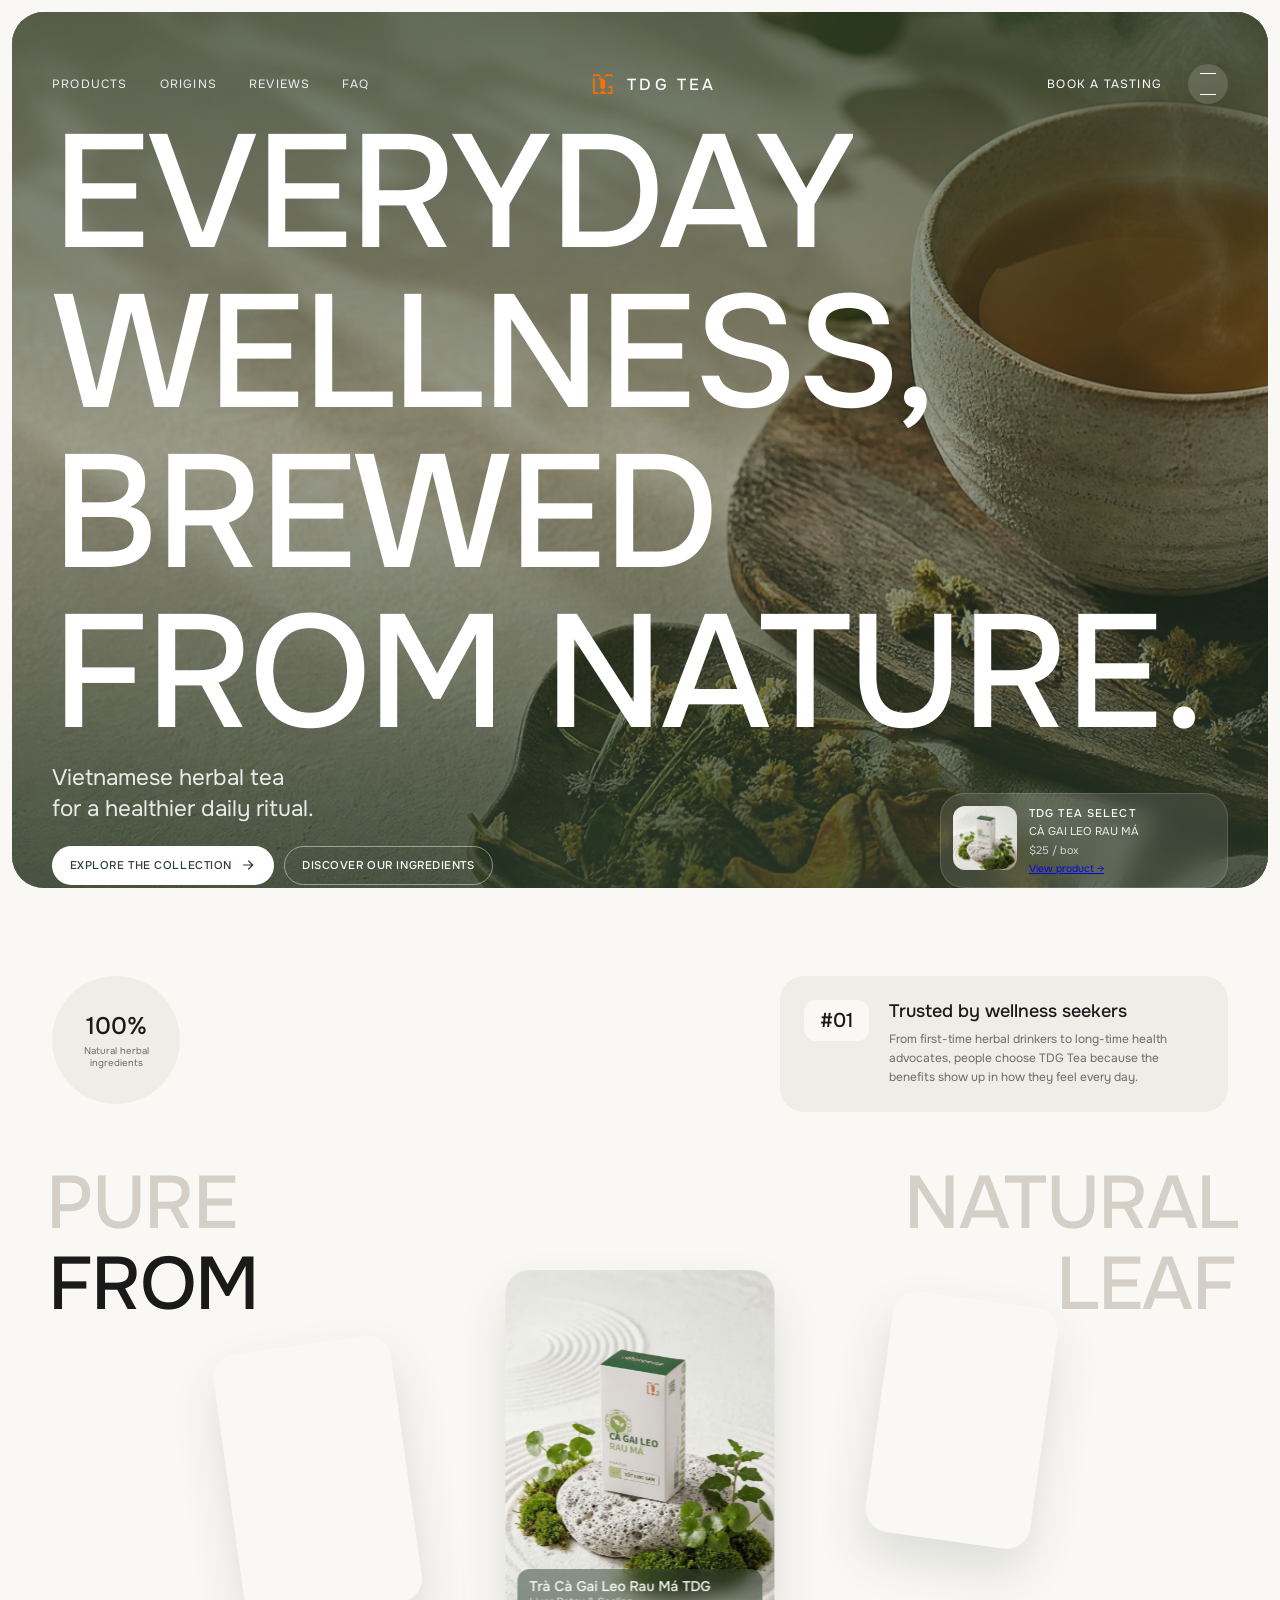
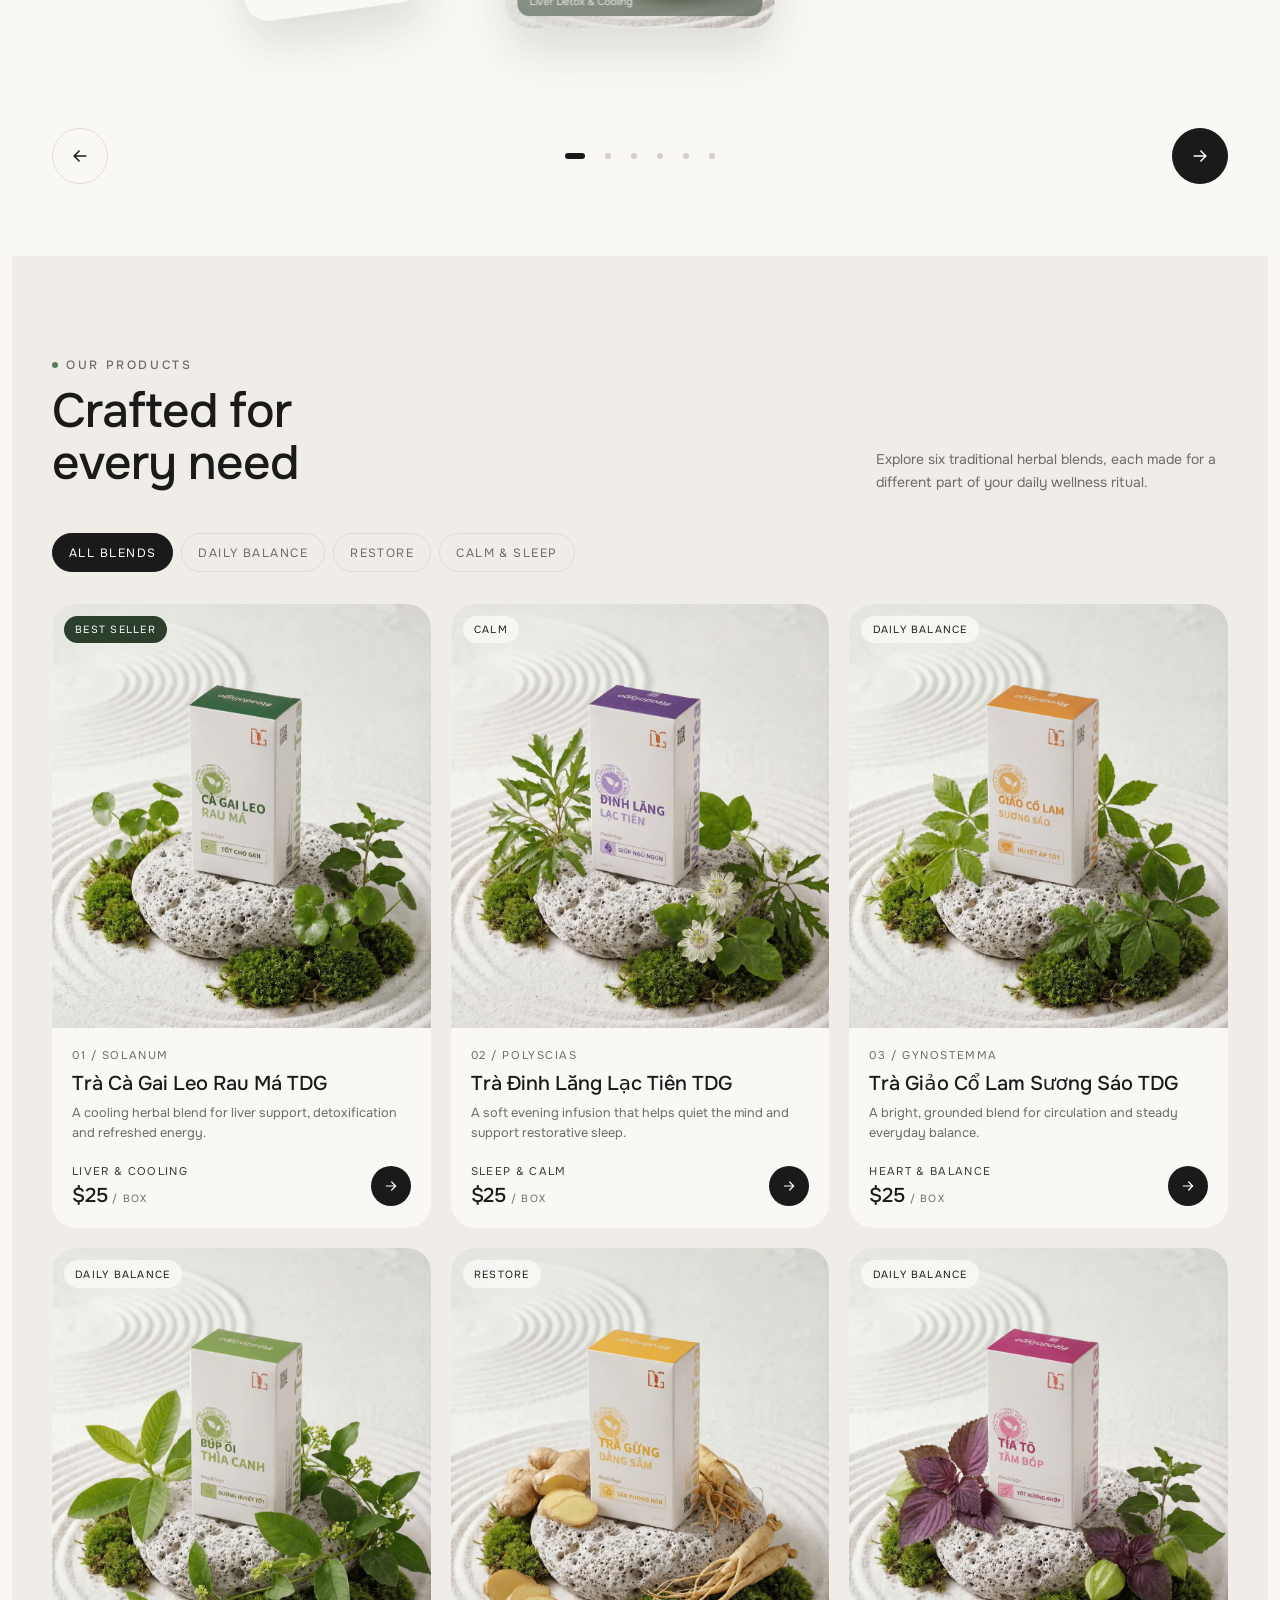
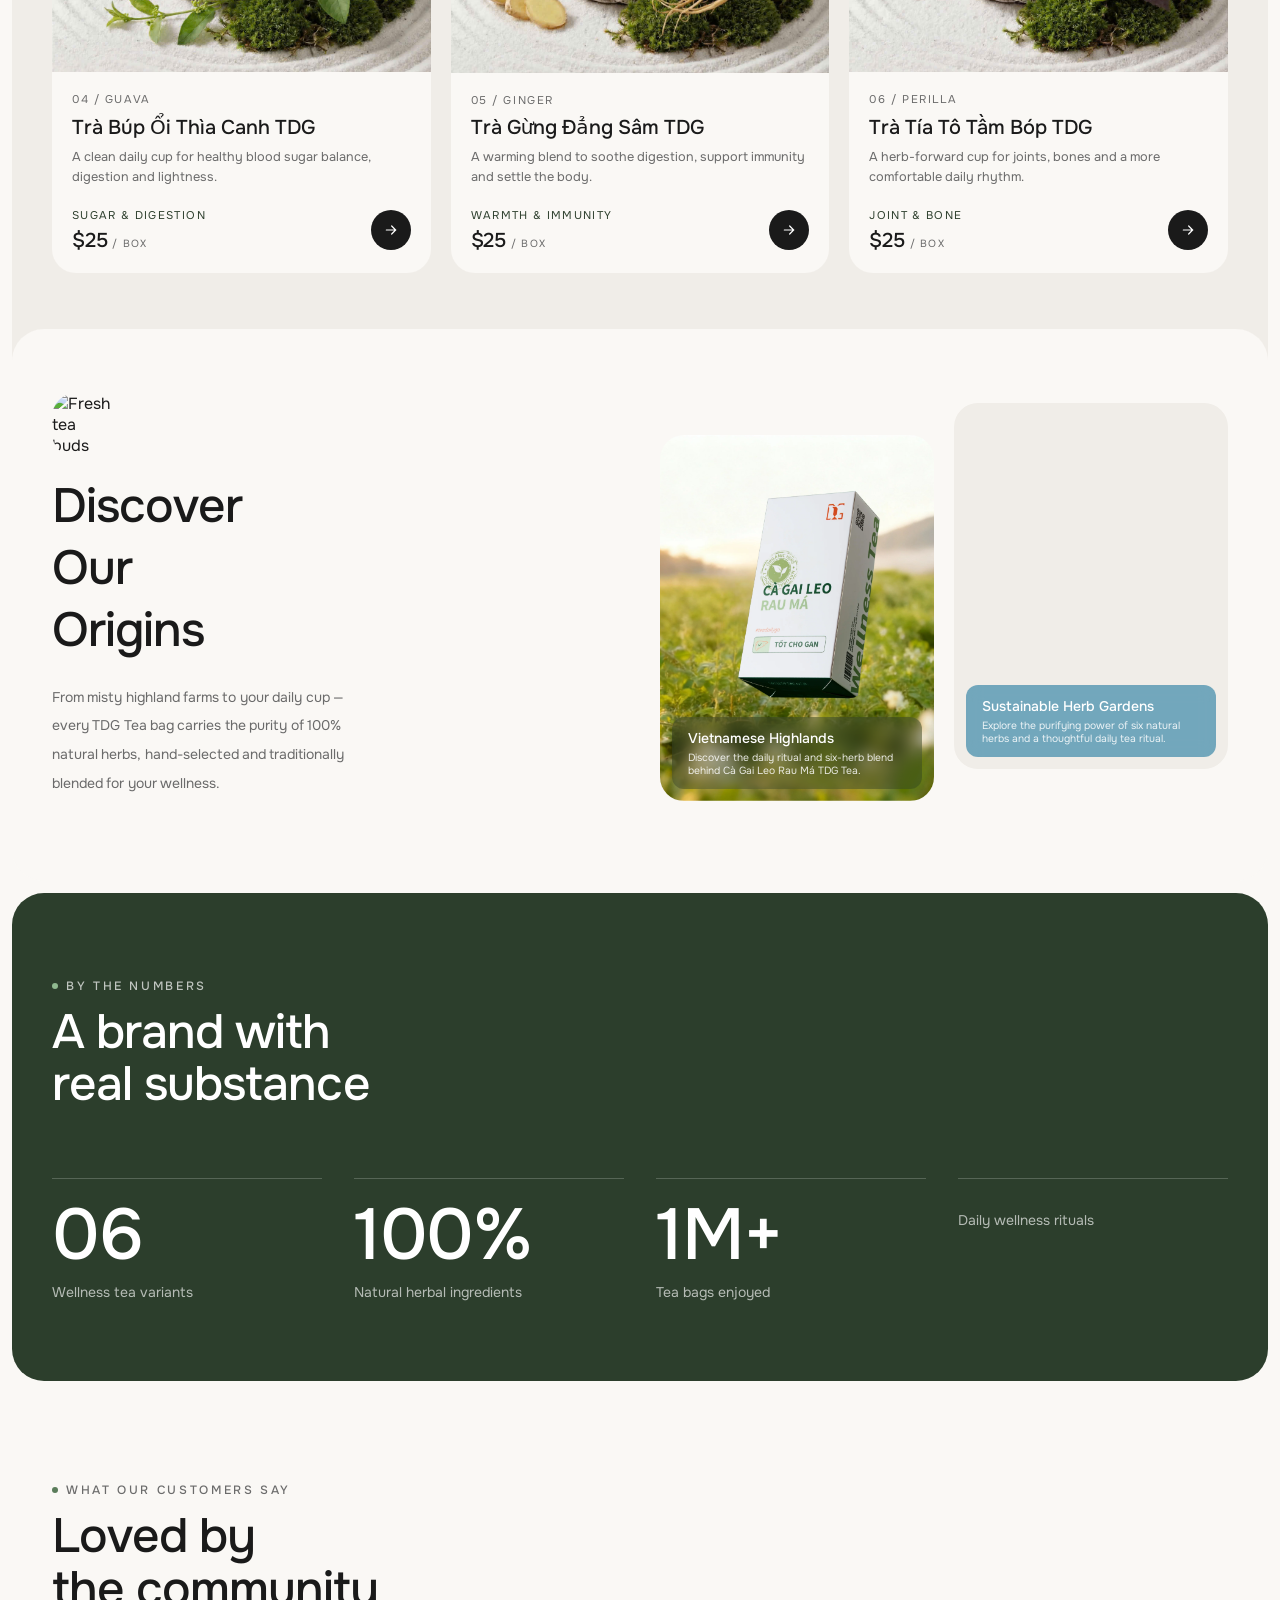
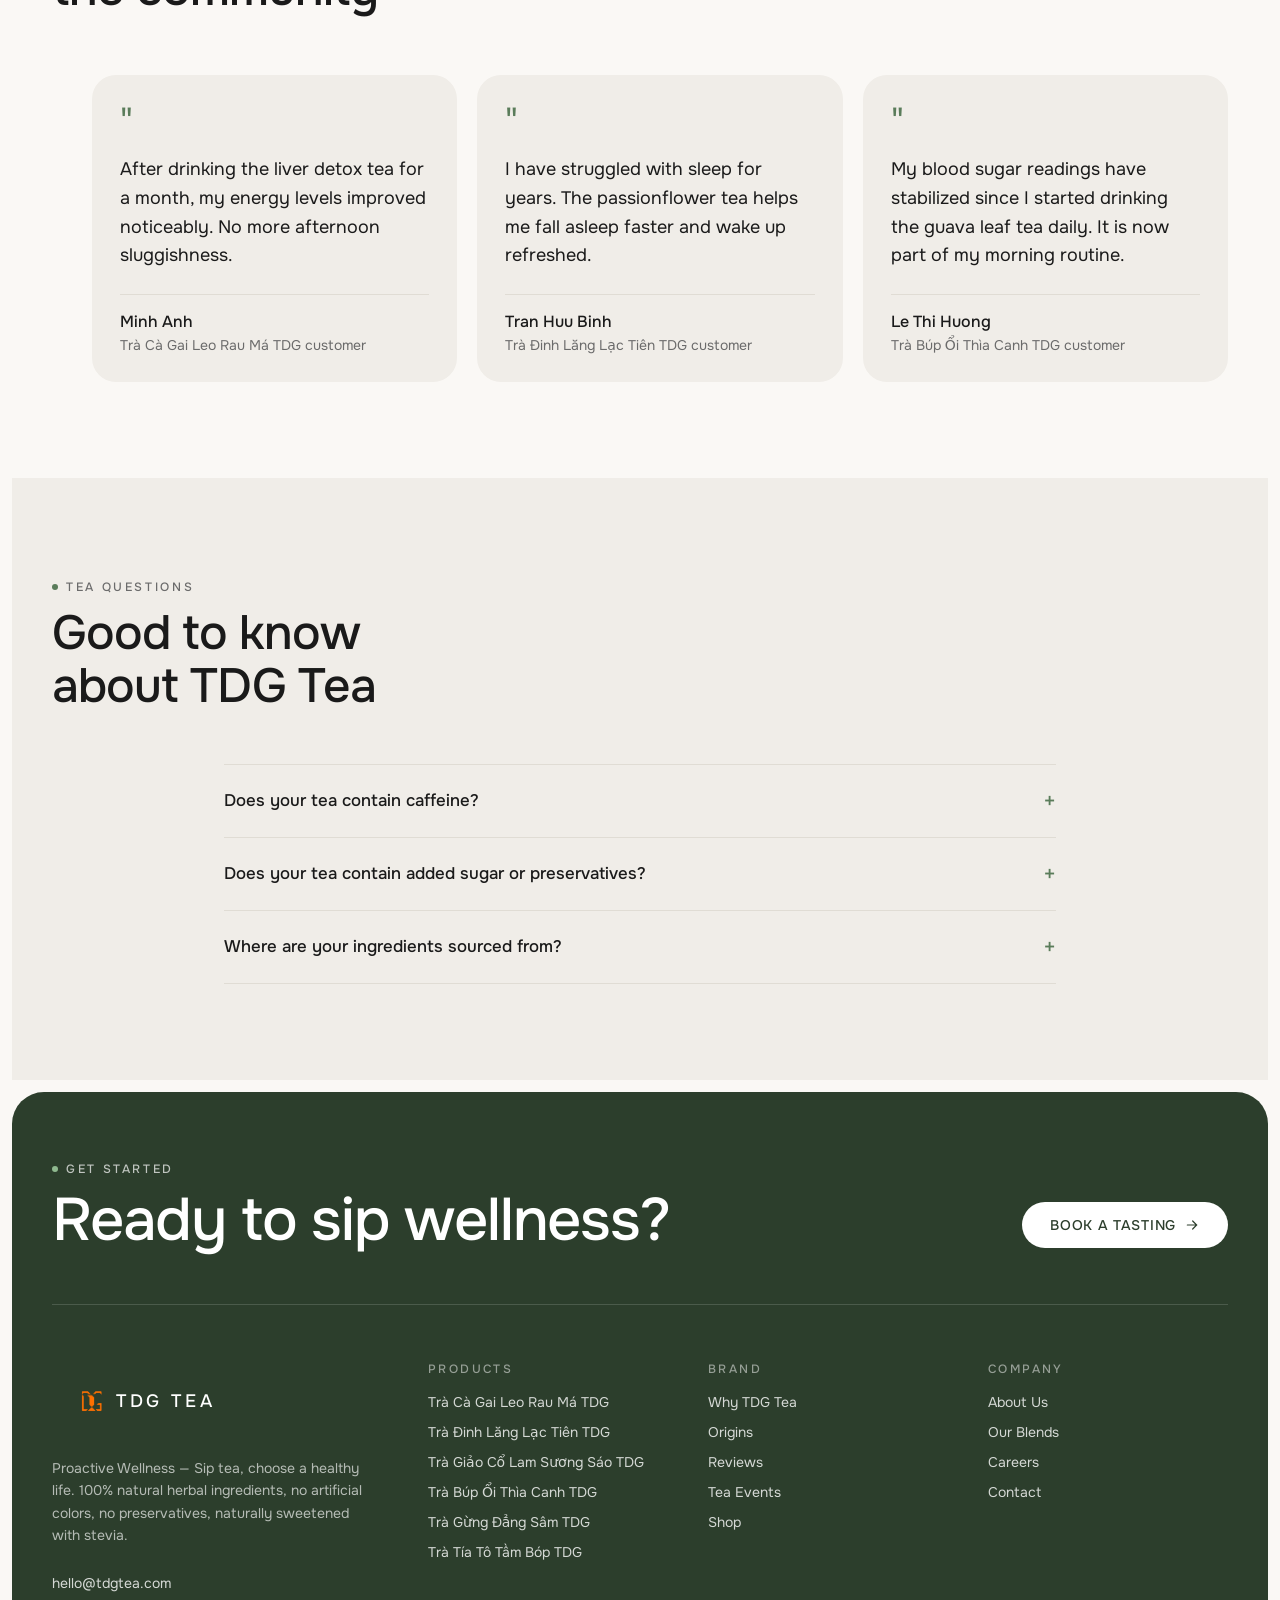
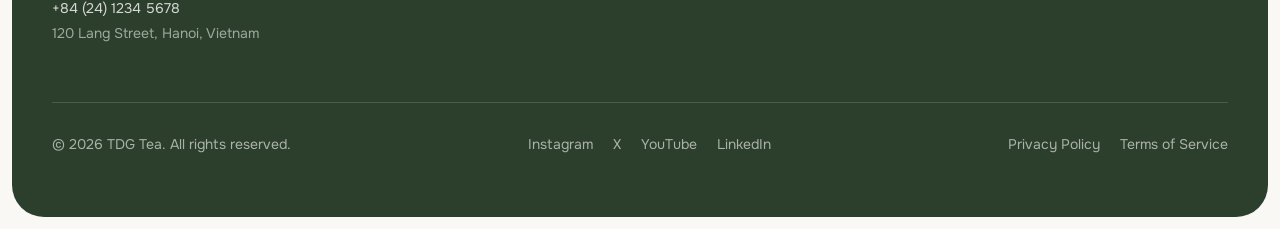
==== index.html @ d111a56c "Prepare GitHub Pages from root" ====
<!DOCTYPE html>
<html lang="en">
<head>
<meta charset="UTF-8">
<meta name="viewport" content="width=device-width, initial-scale=1.0">
<title>TDG Tea — Proactive Wellness, One Sip at a Time</title>
<link rel="preconnect" href="https://fonts.googleapis.com">
<link rel="preconnect" href="https://fonts.gstatic.com" crossorigin>
<link href="https://fonts.googleapis.com/css2?family=Onest:wght@400;500&display=swap" rel="stylesheet">
<script type="importmap">
{ "imports": { "lenis": "https://cdn.jsdelivr.net/npm/lenis@1.1.18/+esm" } }
</script>
<style>
*,*::before,*::after{box-sizing:border-box;margin:0}
img{display:block;max-width:100%}
html{font-size:16px}
@media (min-width:1921px){html{font-size:clamp(16px,0.833333vw,20px)}}
:root{
  --background:#faf8f5;
  --foreground:#1a1a1a;
  --brand:#5a7c5a;
  --brand-deep:#2c3e2c;
  --brand-light:#8fb98f;
  --accent-teal:#6b8e6b;
  --surface:#f0ede8;
  --surface-card:#ffffff;
  --ink:#1a1a1a;
  --ink-soft:#6b6b6b;
  --ghost:#d4d0c8;
  --hairline:#e0dcd4;
  --on-brand:#ffffff;
  --radius-card:1.5rem;
  --radius-card-lg:2rem;
  --radius-pill:62.5rem;
}
body{
  font-family:"Onest",system-ui,sans-serif;
  min-height:100vh;
  background:var(--background);
  color:var(--foreground);
  overflow-x:hidden;
}
button{cursor:pointer}
:focus-visible{outline:2px solid var(--brand-light);outline-offset:2px}
main{width:100%;overflow-x:clip;padding:0.5rem}
@media(min-width:640px){main{padding:0.75rem}}

/* Loader */
#loader{
  position:fixed;
  inset:0;
  z-index:200;
  background:var(--brand-deep);
  color:#fff;
  display:flex;
  flex-direction:column;
  align-items:center;
  justify-content:center;
  gap:2rem;
  transition:transform 850ms cubic-bezier(0.65,0,0.35,1);
}
#loader.hidden{transform:translateY(-105%)}
#loader .wordmark{display:flex;align-items:center;gap:0;font-size:1.5rem;font-weight:500;text-transform:uppercase;letter-spacing:0.2em;opacity:0;transform:translateY(16px)}#loader .wordmark img{width:5rem;height:5rem;object-fit:contain;flex:none;margin-right:-1rem}#loader .wordmark svg{width:5rem;height:5rem;background:url("LOGO/57%20(2).png") center/contain no-repeat;stroke:transparent;margin-right:-1rem}
#loader .wordmark.show{opacity:1;transform:translateY(0);transition:all 600ms cubic-bezier(0.22,1,0.36,1)}
#loader .track{width:10rem;height:1px;border-radius:var(--radius-pill);background:rgba(255,255,255,0.2);overflow:hidden}
#loader .fill{height:100%;background:#fff;transform:scaleX(0);transform-origin:left;transition:transform 1280ms cubic-bezier(0.65,0,0.35,1) 120ms}
#loader .fill.animate{transform:scaleX(1)}

/* Header */
.site-header{
  position:absolute;
  top:0;left:0;right:0;
  z-index:50;
  display:flex;
  align-items:center;
  justify-content:space-between;
  padding:1.5rem 1.5rem 0;
  font-size:0.75rem;
  color:#fff;
}
@media(min-width:640px){.site-header{padding:2rem 2.5rem 0}}
.site-header .left-nav,
.site-header .right-nav{display:none}
@media(min-width:1024px){
  .site-header .left-nav{display:flex;flex:1;gap:2rem}
  .site-header .right-nav{display:flex;flex:1;justify-content:flex-end;gap:1.25rem;align-items:center}
}
.site-header .left-nav a{color:rgba(255,255,255,0.9);text-decoration:none;text-transform:uppercase;letter-spacing:0.1em;transition:color 0.3s}
.site-header .left-nav a:hover{color:#fff}
.site-header .brand{display:flex;align-items:center;justify-content:center;gap:0;font-size:1rem;font-weight:500;text-transform:uppercase;letter-spacing:0.2em;flex:1}
.site-header .brand img{width:5rem;height:5rem;object-fit:contain;flex:none;margin-right:-1rem}.site-header .brand svg{width:5rem;height:5rem;background:url("LOGO/57%20(2).png") center/contain no-repeat;stroke:transparent;margin-right:-1rem}.site-header .brand svg path{stroke:transparent}
.site-header > .burger{display:grid}
@media(min-width:1024px){.site-header > .burger{display:none}}
.site-header .book-btn{
  background:none;border:none;color:#fff;text-transform:uppercase;letter-spacing:0.1em;font-size:0.75rem;font-family:inherit;text-decoration:underline transparent;transition:text-decoration 0.3s;
}
.site-header .book-btn:hover{text-decoration:underline}
.burger{
  width:2.5rem;height:2.5rem;border-radius:var(--radius-pill);
  background:rgba(255,255,255,0.15);backdrop-filter:blur(8px);border:none;
  display:grid;place-items:center;gap:5px;transition:background 0.3s;
}
.burger:hover{background:rgba(255,255,255,0.25)}
.burger span{display:block;width:1rem;height:1px;background:#fff}

/* Hero */
.hero{
  position:relative;
  isolation:isolate;
  overflow:hidden;
  border-radius:var(--radius-card-lg);
  background:var(--brand-deep);
  color:#fff;
  height:calc(100svh - 1rem);
  min-height:36rem;
  display:flex;
  flex-direction:column;
}
@media(min-width:640px){.hero{height:calc(100svh - 1.5rem)}}
.hero-bg{
  position:absolute;
  inset:0;
  z-index:-10;
}
.hero-bg .parallax-layer{
  position:absolute;
  left:0;right:0;top:-16%;height:132%;width:100%;
}
.hero-bg img{
  width:100%;height:100%;object-fit:cover;
}
.hero-bg .overlay{
  position:absolute;inset:0;
  background:linear-gradient(to bottom, rgba(44,62,44,0.7), rgba(44,62,44,0.4), rgba(44,62,44,0.8));
}
.hero-title{
  padding:1rem 1.5rem 0;
  font-size:clamp(3rem,12.5vw,12rem);
  font-weight:500;
  text-transform:uppercase;
  line-height:0.88;
  letter-spacing:-0.02em;
  max-width:100%;
  margin-top:6rem;
}
@media(max-width:639px){
  .hero-title{font-size:clamp(3rem,15vw,5.5rem);line-height:0.9}
  .hero-title .word-clip{display:block}
}
@media(min-width:640px){
  .hero-title{padding:1rem 2.5rem 0}
  .hero-title .word-clip{white-space:nowrap}
}
.hero-title .word-clip{
  display:inline-block;
  overflow:hidden;
  padding-bottom:0.12em;
  vertical-align:bottom;
}
.hero-title .word-clip span{
  display:inline-block;
  transform:translateY(115%);
  opacity:0;
}
.hero-title.revealed .word-clip span{
  transform:translateY(0);
  opacity:1;
  transition:transform 1100ms cubic-bezier(0.16,1,0.3,1), opacity 1100ms cubic-bezier(0.16,1,0.3,1);
}
.hero-bottom{
  margin-top:auto;
  padding:0 1.5rem 2rem;
  display:flex;
  flex-direction:column;
  gap:1.5rem;
}
@media(min-width:640px){
  .hero-bottom{
    flex-direction:row;
    justify-content:space-between;
    align-items:flex-end;
    padding:0 2.5rem 2.5rem;
  }
}
.hero-copy{display:flex;flex-direction:column;align-items:flex-start;gap:1.25rem}
.tagline{
  max-width:25rem;font-size:clamp(1rem,1.8vw,1.4rem);
  font-weight:500;
  text-transform:uppercase;
  line-height:0.95;
  letter-spacing:-0.02em;
  color:rgba(255,255,255,0.85);
}
.tagline .line-clip{
  display:block;
  overflow:hidden;
  padding-bottom:0.14em;
}
.tagline .line-clip span{
  display:block;
  transform:translateY(115%);
  opacity:0;
}
.tagline.revealed .line-clip span{
  transform:translateY(0);
  opacity:1;
  transition:transform 900ms cubic-bezier(0.16,1,0.3,1), opacity 900ms cubic-bezier(0.16,1,0.3,1);
}
.right-cluster{
  display:flex;
  align-items:flex-end;
  gap:1rem;
}
.collection-slider{
  display:none;
}
@media(min-width:768px){
  .collection-slider{
    display:flex;
    flex-direction:column;
    width:16rem;
    gap:0.75rem;
  }
}
.collection-card{
  display:flex;
  gap:0.75rem;
  border-radius:var(--radius-card);
  border:1px solid rgba(255,255,255,0.15);
  background:rgba(255,255,255,0.1);
  padding:0.75rem;
  box-shadow:0 4px 24px rgba(44,62,44,0.2);
  backdrop-filter:blur(12px);
  opacity:0;
  transform:translateY(28px);
}
.collection-card.show{
  opacity:1;
  transform:translateY(0);
  transition:all 800ms cubic-bezier(0.22,1,0.36,1) 650ms;
}
.collection-card img{
  width:3.5rem;height:3.5rem;border-radius:0.75rem;object-fit:cover;flex-shrink:0;
}
.collection-card .info{display:flex;flex-direction:column;gap:0.25rem}
.collection-card .brand{font-size:0.7rem;font-weight:500;text-transform:uppercase;letter-spacing:0.1em}
.collection-card .title{font-size:0.7rem;text-transform:uppercase;opacity:0.8}
.collection-card .cta{font-size:0.65rem;text-decoration:underline;opacity:0.9}
.carousel-dots{display:flex;gap:0.5rem;justify-content:center}
.carousel-dots button{padding:0.375rem;background:none;border:none}
.carousel-dots .dot{
  height:0.375rem;border-radius:var(--radius-pill);background:rgba(255,255,255,0.4);transition:all 0.4s;
}
.carousel-dots .dot.active{width:1.25rem;background:#fff}
.carousel-dots .dot:not(.active){width:0.375rem}

.tagline{font-weight:400;text-transform:none;line-height:1.25;letter-spacing:0;color:rgba(255,255,255,0.88)}
.hero-actions{display:flex;flex-wrap:wrap;gap:0.625rem;opacity:0;transform:translateY(18px)}
.hero-actions.show{opacity:1;transform:translateY(0);transition:all 800ms cubic-bezier(0.22,1,0.36,1) 520ms}
.hero-actions .pill-btn{padding:0.7rem 1.1rem;font-size:0.7rem}
.hero-actions .pill-btn.ghost{border:1px solid rgba(255,255,255,0.45);background:transparent;color:#fff}
.hero-actions .pill-btn.ghost:hover{border-color:#fff;background:rgba(255,255,255,0.12)}
.hero-trust-line{display:flex;flex-wrap:wrap;gap:0.5rem 0.8rem;color:rgba(255,255,255,0.72);font-size:0.65rem;text-transform:uppercase;letter-spacing:0.08em;opacity:0;transform:translateY(16px)}
.hero-trust-line.show{opacity:1;transform:translateY(0);transition:all 800ms cubic-bezier(0.22,1,0.36,1) 640ms}
.hero-trust-line span{display:inline-flex;align-items:center;gap:0.8rem}
.hero-trust-line span:not(:last-child)::after{content:"";width:0.2rem;height:0.2rem;border-radius:50%;background:rgba(255,255,255,0.55)}
.collection-slider{width:18rem}
.collection-card img{width:4rem;height:4rem}
.collection-card .info{gap:0.3rem;min-width:0}
.collection-card .title{line-height:1.2;opacity:0.9}
.collection-card .price{font-size:0.68rem;opacity:0.72}
@media(max-width:639px){.hero-copy{gap:1rem}.hero-actions{width:100%}.hero-actions .pill-btn{flex:1;justify-content:center}.hero-trust-line{font-size:0.58rem;letter-spacing:0.04em}}

/* Trust Section */
.trust{
  position:relative;
  isolation:isolate;
  overflow:hidden;
  background:var(--background);
  padding:4rem 1.5rem 3.5rem;
}
@media(min-width:640px){.trust{padding:5.5rem 2.5rem 4.5rem}}
.trust-top{
  position:relative;
  z-index:20;
  display:flex;
  flex-direction:column;
  gap:1.5rem;
  justify-content:space-between;
}
@media(min-width:640px){.trust-top{flex-direction:row;align-items:flex-start}}
.percent-badge{
  width:7rem;height:7rem;border-radius:var(--radius-pill);
  background:var(--surface);display:flex;flex-direction:column;
  align-items:center;justify-content:center;text-align:center;
  opacity:0;transform:scale(0.9);
}
@media(min-width:640px){.percent-badge{width:8rem;height:8rem}}
.percent-badge.show{opacity:1;transform:scale(1);transition:all 800ms cubic-bezier(0.22,1,0.36,1)}
.percent-badge .num{font-size:1.5rem;font-weight:500}
.percent-badge .cap{font-size:0.6rem;color:var(--ink-soft);max-width:7em;margin-top:0.25rem}
.badge-card{
  max-width:28rem;display:flex;gap:1rem;align-items:flex-start;
  border-radius:var(--radius-card);background:var(--surface);
  padding:1.25rem;
  opacity:0;transform:translateY(24px);
}
@media(min-width:640px){.badge-card{padding:1.5rem;gap:1.25rem}}
.badge-card.show{opacity:1;transform:translateY(0);transition:all 800ms cubic-bezier(0.22,1,0.36,1) 120ms}
.badge-card .chip{
  border-radius:0.75rem;background:var(--background);
  padding:0.5rem 1rem;font-size:1.25rem;font-weight:500;flex-shrink:0;
}
.badge-card h3{font-size:1.125rem;font-weight:500}
.badge-card p{font-size:0.75rem;color:var(--ink-soft);line-height:1.6;margin-top:0.5rem}
.ghost-heading{
  pointer-events:none;user-select:none;
  max-width:88rem;margin:3.5rem auto 0;
  font-size:clamp(2rem,5.8vw,6.5rem);font-weight:500;text-transform:uppercase;
  line-height:0.98;letter-spacing:-0.02em;
  position:relative;z-index:2;
  transition:opacity 250ms ease;
}
.ghost-row{display:flex;justify-content:space-between;gap:1rem}
.ghost-word{display:inline-block;overflow:hidden;padding-bottom:0.12em}
.ghost-word span{display:inline-block;transform:translateY(115%);opacity:0;transition:transform 700ms cubic-bezier(0.16,1,0.3,1), opacity 700ms cubic-bezier(0.16,1,0.3,1)}
.ghost-word.revealed span{transform:translateY(0);opacity:1}
.ghost-heading.is-switching{opacity:0.7}
.ghost-heading.is-switching .ghost-word span{transform:translateY(35%);opacity:0;transition-duration:260ms}
.ghost-word.ink{color:var(--ink)}
.ghost-word.ghost{color:var(--ghost)}
.product-showcase{
  position:relative;z-index:1;
  width:min(82vw,24rem);height:min(103vw,30rem);margin:2.5rem auto 0;
  transform:rotate(4deg);
  border-radius:var(--radius-card);
  background:transparent;overflow:visible;
  opacity:0;
}
@media(min-width:900px){
  .product-showcase{
    position:absolute;left:50%;top:58%;transform:translate(-50%,-50%);
    width:clamp(38rem,68vw,72rem);height:clamp(22rem,32vw,34rem);margin:0;
  }
}
.product-showcase.show{opacity:1;transform:rotate(4deg) translateY(0);transition:opacity 1000ms cubic-bezier(0.22,1,0.36,1)}
@media(min-width:900px){
  .product-showcase.show{transform:translate(-50%,-50%)}
}
.showcase-track{position:relative;width:100%;height:100%}
.showcase-slide{
  position:absolute;
  opacity:0;pointer-events:none;
  margin:0;border-radius:var(--radius-card);overflow:hidden;
  box-shadow:0 1.5rem 3rem rgba(44,62,44,0.14);
  transform:translate(-50%,-50%) scale(0.9) rotate(0deg);
  transition:opacity 620ms cubic-bezier(0.22,1,0.36,1), transform 760ms cubic-bezier(0.22,1,0.36,1);
  will-change:opacity,transform;
}
.showcase-slide.active{opacity:1;pointer-events:auto}
.showcase-slide.is-leaving{opacity:0;pointer-events:none;animation:showcase-leave 340ms cubic-bezier(0.65,0,0.35,1) both;z-index:3}
.showcase-slide.is-entering{animation:showcase-enter 760ms cubic-bezier(0.22,1,0.36,1) both;z-index:4}
@keyframes showcase-enter{
  from{opacity:0;transform:translate(-50%,-50%) scale(0.88) rotate(3deg)}
  to{opacity:1;transform:var(--slot-transform)}
}
@keyframes showcase-leave{
  from{opacity:1;transform:var(--slot-transform)}
  to{opacity:0;transform:translate(-50%,-50%) scale(0.94) rotate(-3deg)}
}
.showcase-slide.is-leaving{animation-duration:260ms}
/* Each product state has its own entrance direction while sharing stable slots. */
.product-showcase[data-state="solanum"]{--primary-enter:translate(-50%,-50%) scale(0.94) rotate(-1deg);--left-enter:translate(-80%,-50%) scale(0.94) rotate(-14deg);--right-enter:translate(-20%,-50%) scale(0.94) rotate(14deg);--gallery-duration:680ms}
.product-showcase[data-state="polyscias"]{--primary-enter:translate(-50%,-50%) scale(0.97) rotate(0deg);--high-enter:translate(-50%,calc(-50% - 22px)) scale(0.92) rotate(-4deg);--low-enter:translate(-50%,calc(-50% + 22px)) scale(0.92) rotate(4deg);--gallery-duration:760ms}
.product-showcase[data-state="gynostemma"]{--primary-enter:translate(-50%,-50%) translateX(-18px) scale(0.96);--left-enter:translate(-76%,-50%) scale(0.96) rotate(-10deg);--right-enter:translate(-24%,-50%) scale(0.96) rotate(10deg);--gallery-duration:720ms}
.product-showcase[data-state="guava"]{--primary-enter:translate(-50%,-50%) scale(0.97);--high-enter:translate(-50%,calc(-50% - 18px)) scale(0.95) rotate(-3deg);--low-enter:translate(-50%,calc(-50% + 18px)) scale(0.95) rotate(3deg);--gallery-duration:560ms}
.product-showcase[data-state="ginger"]{--primary-enter:translate(-42%,calc(-50% + 16px)) scale(1.04) rotate(2deg);--left-enter:translate(-82%,calc(-50% + 16px)) scale(0.94) rotate(-12deg);--right-enter:translate(-18%,calc(-50% - 16px)) scale(0.94) rotate(12deg);--gallery-duration:680ms}
.product-showcase[data-state="perilla"]{--primary-enter:translate(-44%,-50%) scale(1.02) rotate(1deg);--high-enter:translate(-50%,calc(-50% - 14px)) scale(0.95) rotate(-5deg);--low-enter:translate(-50%,calc(-50% + 14px)) scale(0.95) rotate(5deg);--gallery-duration:820ms}
.product-showcase.is-transitioning .showcase-slide.slot-primary{filter:saturate(1.08) contrast(1.02)}
.product-showcase.is-transitioning .showcase-slide.slot-left,.product-showcase.is-transitioning .showcase-slide.slot-high{filter:brightness(0.96)}
.product-showcase.is-transitioning .showcase-slide.slot-right,.product-showcase.is-transitioning .showcase-slide.slot-low{filter:brightness(0.92)}
.product-showcase[data-state="solanum"] .showcase-slide.is-entering.slot-primary,.product-showcase[data-state="polyscias"] .showcase-slide.is-entering.slot-primary,.product-showcase[data-state="gynostemma"] .showcase-slide.is-entering.slot-primary,.product-showcase[data-state="guava"] .showcase-slide.is-entering.slot-primary,.product-showcase[data-state="ginger"] .showcase-slide.is-entering.slot-primary,.product-showcase[data-state="perilla"] .showcase-slide.is-entering.slot-primary{animation:trust-primary-enter var(--gallery-duration) cubic-bezier(0.22,1,0.36,1) both}
.product-showcase[data-state="solanum"] .showcase-slide.is-entering.slot-left,.product-showcase[data-state="gynostemma"] .showcase-slide.is-entering.slot-left,.product-showcase[data-state="ginger"] .showcase-slide.is-entering.slot-left{animation:trust-left-enter var(--gallery-duration) cubic-bezier(0.22,1,0.36,1) 70ms both}
.product-showcase[data-state="solanum"] .showcase-slide.is-entering.slot-right,.product-showcase[data-state="gynostemma"] .showcase-slide.is-entering.slot-right,.product-showcase[data-state="ginger"] .showcase-slide.is-entering.slot-right{animation:trust-right-enter var(--gallery-duration) cubic-bezier(0.22,1,0.36,1) 110ms both}
.product-showcase[data-state="polyscias"] .showcase-slide.is-entering.slot-high,.product-showcase[data-state="guava"] .showcase-slide.is-entering.slot-high,.product-showcase[data-state="perilla"] .showcase-slide.is-entering.slot-high{animation:trust-high-enter var(--gallery-duration) cubic-bezier(0.22,1,0.36,1) 70ms both}
.product-showcase[data-state="polyscias"] .showcase-slide.is-entering.slot-low,.product-showcase[data-state="guava"] .showcase-slide.is-entering.slot-low,.product-showcase[data-state="perilla"] .showcase-slide.is-entering.slot-low{animation:trust-low-enter var(--gallery-duration) cubic-bezier(0.22,1,0.36,1) 110ms both}
@keyframes trust-primary-enter{from{opacity:0;transform:var(--primary-enter)}to{opacity:1;transform:var(--slot-transform)}}
@keyframes trust-left-enter{from{opacity:0;transform:var(--left-enter)}to{opacity:1;transform:var(--slot-transform)}}
@keyframes trust-right-enter{from{opacity:0;transform:var(--right-enter)}to{opacity:1;transform:var(--slot-transform)}}
@keyframes trust-high-enter{from{opacity:0;transform:var(--high-enter)}to{opacity:1;transform:var(--slot-transform)}}
@keyframes trust-low-enter{from{opacity:0;transform:var(--low-enter)}to{opacity:1;transform:var(--slot-transform)}}
.showcase-slide.is-entering.slot-primary .caption{animation:trust-caption-enter 420ms cubic-bezier(0.22,1,0.36,1) 360ms both}
@keyframes trust-caption-enter{from{opacity:0;transform:translateY(0.5rem)}to{opacity:1;transform:none}}
@media(min-width:900px){
  .showcase-slide.active:not(.is-entering):not(.is-leaving).slot-primary{animation:showcase-idle-primary 5.6s ease-in-out infinite alternate}
  .showcase-slide.active:not(.is-entering):not(.is-leaving).slot-left,.showcase-slide.active:not(.is-entering):not(.is-leaving).slot-high{animation:showcase-idle-left 5.2s ease-in-out infinite alternate}
  .showcase-slide.active:not(.is-entering):not(.is-leaving).slot-right,.showcase-slide.active:not(.is-entering):not(.is-leaving).slot-low{animation:showcase-idle-right 5.8s ease-in-out infinite alternate}
}
@keyframes showcase-idle-primary{from{transform:var(--slot-transform)}to{transform:translate(-50%,-50%) translateY(-5px) scale(1.012) rotate(0deg)}}
@keyframes showcase-idle-left{from{transform:var(--slot-transform)}to{transform:translate(-50%,-50%) translateY(4px) rotate(-9deg)}}
@keyframes showcase-idle-right{from{transform:var(--slot-transform)}to{transform:translate(-50%,-50%) translateY(-4px) rotate(9deg)}}
.showcase-slide.slot-primary{
  z-index:3;left:50%;top:50%;
  width:clamp(15rem,21vw,23rem);height:clamp(18rem,28vw,29rem);
  --slot-transform:translate(-50%,-50%) scale(1) rotate(0deg);
  transform:var(--slot-transform);
}
.showcase-slide.slot-left{
  z-index:2;left:13%;top:57%;
  width:clamp(10rem,14vw,15rem);height:clamp(13rem,21vw,22rem);
  --slot-transform:translate(-50%,-50%) scale(1) rotate(-8deg);
  transform:var(--slot-transform);
}
.showcase-slide.slot-right{
  z-index:2;left:87%;top:43%;
  width:clamp(10rem,13vw,14rem);height:clamp(12rem,19vw,20rem);
  --slot-transform:translate(-50%,-50%) scale(1) rotate(8deg);
  transform:var(--slot-transform);
}
.showcase-slide.slot-high{
  z-index:2;left:17%;top:27%;
  width:clamp(9rem,12vw,13rem);height:clamp(11rem,17vw,18rem);
  --slot-transform:translate(-50%,-50%) scale(1) rotate(-7deg);
  transform:var(--slot-transform);
}
.showcase-slide.slot-low{
  z-index:2;left:83%;top:73%;
  width:clamp(9rem,12vw,13rem);height:clamp(11rem,17vw,18rem);
  --slot-transform:translate(-50%,-50%) scale(1) rotate(7deg);
  transform:var(--slot-transform);
}
.showcase-slide:not(.active){transform:translate(-50%,-50%) scale(0.88) rotate(0deg)}
.showcase-slide img{width:100%;height:100%;object-fit:cover}
.showcase-slide .caption{
  position:absolute;inset-inline:0.75rem;bottom:0.75rem;
  border-radius:0.75rem;background:rgba(44,62,44,0.5);
  color:#fff;backdrop-filter:blur(8px);
  padding:0.5rem 0.75rem;
  transition:opacity 400ms ease,transform 400ms ease;
}
.showcase-slide:not(.slot-primary) .caption{opacity:0;transform:translateY(0.5rem)}
.showcase-slide .caption .name{font-size:0.875rem;font-weight:500}
.showcase-slide .caption .role{font-size:0.65rem;opacity:0.8}
@media(max-width:899px){
  .showcase-slide:not(.slot-primary),.showcase-slide.active:not(.slot-primary){opacity:0!important;pointer-events:none}
  .showcase-slide.slot-primary{left:50%;top:50%;width:100%;height:100%;transform:translate(-50%,-50%) scale(1) rotate(0deg)}
  .showcase-slide.slot-primary .caption{opacity:1;transform:none}
}
.trust-controls{
  position:relative;z-index:20;
  display:flex;justify-content:space-between;align-items:center;
  margin-top:3rem;
}
@media(min-width:900px){.trust-controls{margin-top:clamp(22rem,31vw,32rem)}}

/* Programs Section */
.programs{
  background:var(--surface);
  padding:6rem 1.5rem;
}
@media(min-width:640px){.programs{padding:6rem 2.5rem}}
.product-selector-head{display:flex;flex-direction:column;gap:1.5rem;align-items:flex-start}
@media(min-width:768px){.product-selector-head{flex-direction:row;justify-content:space-between;align-items:flex-end;gap:2rem}}
.product-selector-note{max-width:22rem;font-size:0.875rem;line-height:1.6;color:var(--ink-soft)}
.product-filters{display:flex;flex-wrap:wrap;gap:0.5rem;margin-top:2.5rem}
.product-filter{border:1px solid var(--hairline);background:transparent;color:var(--ink-soft);border-radius:var(--radius-pill);padding:0.65rem 1rem;font:inherit;font-size:0.75rem;text-transform:uppercase;letter-spacing:0.12em;transition:all 0.3s}
.product-filter:hover,.product-filter[aria-pressed="true"]{background:var(--ink);border-color:var(--ink);color:#fff}
.product-grid{display:grid;grid-template-columns:1fr;gap:1rem;margin-top:2rem}
@media(min-width:640px){.product-grid{grid-template-columns:repeat(2,1fr);gap:1.25rem}}
@media(min-width:1100px){.product-grid{grid-template-columns:repeat(3,1fr)}}
.product-card{display:flex;flex-direction:column;min-width:0;background:var(--background);border-radius:var(--radius-card);overflow:hidden;text-decoration:none;color:inherit;opacity:0;transform:translateY(26px);transition:transform 0.45s,box-shadow 0.45s,opacity 0.8s cubic-bezier(0.22,1,0.36,1)}
.product-card.show{opacity:1;transform:translateY(0)}
.product-card:hover{transform:translateY(-6px);box-shadow:0 1rem 2.5rem rgba(44,62,44,0.12)}
.product-card[hidden]{display:none}
.product-card-media{position:relative;aspect-ratio:1/1.12;overflow:hidden;background:var(--surface)}
.product-card-media img{width:100%;height:100%;object-fit:cover;transition:transform 0.7s cubic-bezier(0.22,1,0.36,1)}
.product-card:hover .product-card-media img{transform:scale(1.04)}
.product-card-tag{position:absolute;left:0.75rem;top:0.75rem;background:rgba(250,248,245,0.88);backdrop-filter:blur(8px);border-radius:var(--radius-pill);padding:0.45rem 0.7rem;font-size:0.65rem;text-transform:uppercase;letter-spacing:0.12em}
.product-card-tag.seller{background:var(--brand-deep);color:#fff}
.product-card-content{display:flex;flex:1;flex-direction:column;padding:1.25rem}
.product-card-index{font-size:0.7rem;color:var(--ink-soft);letter-spacing:0.14em}
.product-card-name{font-size:1.25rem;font-weight:500;line-height:1.1;margin-top:0.65rem}
.product-card-desc{font-size:0.8rem;line-height:1.55;color:var(--ink-soft);margin-top:0.6rem}
.product-card-footer{display:flex;align-items:center;justify-content:space-between;gap:1rem;margin-top:auto;padding-top:1.25rem}
.product-card-benefit{font-size:0.7rem;text-transform:uppercase;letter-spacing:0.12em;color:var(--brand-deep)}
.product-card-footer-col{display:flex;flex-direction:column;gap:0.35rem}
.product-card-price{font-size:1.25rem;font-weight:500;letter-spacing:-0.01em;color:var(--ink)}
.product-card-price small{font-size:0.65rem;font-weight:400;text-transform:uppercase;letter-spacing:0.12em;color:var(--ink-soft)}
.product-card-arrow{width:2.5rem;height:2.5rem;border-radius:var(--radius-pill);display:grid;place-items:center;background:var(--ink);color:#fff;flex-shrink:0}
.product-card-arrow svg{width:1rem;height:1rem;transition:transform 0.35s}
.product-card:hover .product-card-arrow svg{transform:translateX(3px)}
.product-empty{padding:2rem 0;border-top:1px solid var(--hairline);color:var(--ink-soft);font-size:0.875rem}
.eyebrow{
  display:inline-flex;align-items:center;gap:0.5rem;
  font-size:0.75rem;font-weight:500;text-transform:uppercase;
  letter-spacing:0.22em;
}
.eyebrow .dot{width:0.375rem;height:0.375rem;border-radius:var(--radius-pill)}
.eyebrow.dark{color:var(--ink-soft)}.eyebrow.dark .dot{background:var(--brand)}
.eyebrow.light{color:rgba(255,255,255,0.7)}.eyebrow.light .dot{background:var(--brand-light)}
.stacked-title{
  font-size:3rem;font-weight:500;line-height:0.95;letter-spacing:-0.02em;
  margin-top:1rem;
}
.stacked-title .line-clip{display:block;overflow:hidden;padding-bottom:0.14em}
.stacked-title .line-clip span{display:block;transform:translateY(115%);opacity:0;transition:transform 950ms cubic-bezier(0.16,1,0.3,1), opacity 950ms cubic-bezier(0.16,1,0.3,1)}
.stacked-title.revealed .line-clip span{transform:translateY(0);opacity:1}
.program-list{list-style:none;margin-top:3.5rem;padding:0}
.program-item{
  display:flex;gap:1.5rem;align-items:center;
  padding:1.75rem 0;border-top:1px solid var(--hairline);
  text-decoration:none;color:inherit;
  opacity:0;transform:translateY(26px);
}
.program-item:last-child{border-bottom:1px solid var(--hairline)}
.program-item.show{opacity:1;transform:translateY(0);transition:all 800ms cubic-bezier(0.22,1,0.36,1)}
.program-item:focus{background:var(--background)}
.program-item .idx{width:2.5rem;font-size:0.875rem;font-weight:500;color:var(--ink-soft);flex-shrink:0}
.program-item .name{font-size:1.5rem;font-weight:500;letter-spacing:-0.02em}
@media(min-width:640px){.program-item .name{font-size:1.875rem}}
.program-item .desc{font-size:0.875rem;color:var(--ink-soft);margin-top:0.25rem}
.program-item .arrow{
  width:2.75rem;height:2.75rem;border-radius:var(--radius-pill);
  border:1px solid var(--hairline);display:grid;place-items:center;
  margin-left:auto;flex-shrink:0;transition:transform 0.4s, opacity 0.4s;
}
.program-item:hover .arrow{transform:translateX(8px);opacity:1}
.program-item .arrow svg{width:1.25rem;height:1.25rem}

/* Facilities Section */
.facilities{
  background:var(--background);
  border-radius:var(--radius-card-lg);
  margin-top:-2.5rem;
  padding:4rem 1.5rem 5rem;
  position:relative;z-index:2;
}
@media(min-width:640px){.facilities{padding:4rem 2.5rem 5rem}}
.facilities-grid{
  display:grid;gap:2.5rem;align-items:end;
}
@media(min-width:768px){.facilities-grid{grid-template-columns:1fr 1fr}}
.facilities-intro{max-width:24rem}
.facilities-intro .icon-img{
  width:4rem;height:4rem;border-radius:var(--radius-card);object-fit:cover;
  opacity:0;transform:scale(0.85);
}
.facilities-intro .icon-img.show{opacity:1;transform:scale(1);transition:all 800ms cubic-bezier(0.22,1,0.36,1)}
.facilities-intro .body{
  font-size:0.875rem;color:var(--ink-soft);max-width:20rem;margin-top:1.5rem;line-height:1.6;
}
.facilities-intro .body .word-clip{display:inline-block;overflow:hidden}
.facilities-intro .body .word-clip span{display:inline-block;transform:translateY(18px);opacity:0;transition:transform 700ms cubic-bezier(0.25,1,0.5,1), opacity 700ms cubic-bezier(0.25,1,0.5,1)}
.facilities-intro .body.revealed .word-clip span{transform:translateY(0);opacity:1}
.court-cards{display:flex;align-items:flex-end;gap:1.25rem}
.court-card{
  flex:1;border-radius:var(--radius-card);overflow:hidden;
  background:var(--surface);aspect-ratio:3/4;position:relative;
  opacity:0;transform:translateY(48px);color:#fff;text-decoration:none;
}
.court-card:nth-child(2){margin-bottom:2rem}
.court-card.show{opacity:1;transform:translateY(0);transition:all 1000ms cubic-bezier(0.22,1,0.36,1)}
.court-card img{width:100%;height:100%;object-fit:cover;transition:transform 0.6s}
.court-card:hover img{transform:scale(1.03)}
.court-card .caption{
  position:absolute;inset-inline:0.75rem;bottom:0.75rem;
  border-radius:0.75rem;backdrop-filter:blur(8px);
  color:#fff;padding:0.75rem 1rem;
}
.court-card .caption .name{font-size:0.875rem;font-weight:500}
.court-card .caption .desc{font-size:0.65rem;opacity:0.85;margin-top:0.25rem}
.court-card.tone-clay .caption{background:rgba(44,62,44,0.4)}
.court-card.tone-blue .caption{background:rgba(11,110,151,0.55)}

/* Stats Section */
.stats{
  background:var(--brand-deep);color:#fff;
  border-radius:var(--radius-card-lg);
  margin-top:0.75rem;
  padding:5rem 1.5rem;
}
@media(min-width:640px){.stats{padding:5rem 2.5rem}}
.stats-grid{
  display:grid;grid-template-columns:repeat(2,1fr);
  gap:2rem 2rem;margin-top:4rem;
}
@media(min-width:1024px){.stats-grid{grid-template-columns:repeat(4,1fr)}}
.stat-cell{
  border-top:1px solid rgba(255,255,255,0.2);
  padding-top:1.25rem;
  opacity:0;transform:translateY(30px);
}
.stat-cell.show{opacity:1;transform:translateY(0);transition:all 900ms cubic-bezier(0.22,1,0.36,1)}
.stat-cell .value{font-size:3.75rem;font-weight:500;line-height:1;letter-spacing:-0.02em}
@media(min-width:640px){.stat-cell .value{font-size:4.5rem}}
.stat-cell .label{font-size:0.875rem;color:rgba(255,255,255,0.65);margin-top:0.75rem}

/* Testimonials */
.testimonials{
  background:var(--background);
  padding:5rem 1.5rem;
}
@media(min-width:640px){.testimonials{padding:6rem 2.5rem}}
.testimonial-grid{
  display:grid;gap:1.25rem;margin-top:3.5rem;
}
@media(min-width:768px){.testimonial-grid{grid-template-columns:repeat(3,1fr)}}
.testimonial-card{
  display:flex;flex-direction:column;justify-content:space-between;
  height:100%;border-radius:var(--radius-card);background:var(--surface);
  padding:1.75rem;transition:transform 0.5s;
  opacity:0;transform:translateY(40px);
}
.testimonial-card.show{opacity:1;transform:translateY(0);transition:all 900ms cubic-bezier(0.22,1,0.36,1)}
.testimonial-card:hover{transform:translateY(-8px)}
.testimonial-card .quote-mark{font-size:2.25rem;color:var(--brand);line-height:1}
.testimonial-card blockquote{font-size:1.125rem;line-height:1.6;color:var(--ink);margin-top:1rem}
.testimonial-card figcaption{
  border-top:1px solid var(--hairline);padding-top:1rem;margin-top:1.5rem;
}
.testimonial-card .name{font-weight:500}
.testimonial-card .role{font-size:0.875rem;color:var(--ink-soft);margin-top:0.25rem}

/* FAQ */
.faq-section{
  background:var(--surface);
  padding:5rem 1.5rem;
}
@media(min-width:640px){.faq-section{padding:6rem 2.5rem}}
.faq-intro{max-width:34rem}
.faq-list{max-width:52rem;margin:3rem auto 0;border-top:1px solid var(--hairline)}
.faq-item{border-bottom:1px solid var(--hairline)}
.faq-item summary{
  cursor:pointer;list-style:none;display:flex;align-items:center;gap:1.5rem;
  padding:1.5rem 0;font-size:1.05rem;font-weight:500;color:var(--ink);
}
.faq-item summary::-webkit-details-marker{display:none}
.faq-item summary::after{
  content:'+';font-size:1.5rem;font-weight:400;line-height:1;margin-left:auto;
  color:var(--brand);transition:transform 0.3s ease;
}
.faq-item[open] summary::after{transform:rotate(45deg)}
.faq-item summary:focus-visible{outline:2px solid var(--brand);outline-offset:4px}
.faq-answer{max-width:46rem;padding:0 3rem 1.5rem 0;color:var(--ink-soft);font-size:0.95rem;line-height:1.7}

/* Footer */
.footer{
  background:var(--brand-deep);color:#fff;
  border-radius:var(--radius-card-lg);
  margin-top:0.75rem;
  padding:3.5rem 1.5rem;
}
@media(min-width:640px){.footer{padding:4rem 2.5rem}}
.footer-cta{
  border-bottom:1px solid rgba(255,255,255,0.15);
  padding-bottom:3.5rem;
  display:flex;flex-direction:column;gap:2rem;
}
@media(min-width:640px){.footer-cta{flex-direction:row;justify-content:space-between;align-items:flex-end}}
.footer-cta .cta-text{font-size:clamp(2.5rem,6vw,3.75rem);font-weight:500;line-height:0.92;letter-spacing:-0.02em;margin-top:1rem}
.pill-btn{
  display:inline-flex;align-items:center;gap:0.5rem;
  border-radius:var(--radius-pill);padding:0.875rem 1.75rem;
  font-size:0.875rem;font-weight:500;text-transform:uppercase;
  letter-spacing:0.05em;text-decoration:none;transition:all 0.3s;
  border:none;font-family:inherit;cursor:pointer;
}
.pill-btn.light{background:#fff;color:var(--brand-deep)}
.pill-btn.light:hover{background:var(--brand-light);color:#fff}
.pill-btn.solid{background:var(--ink);color:#fff}
.pill-btn.solid:hover{background:var(--brand-deep)}
.pill-btn svg{width:1rem;height:1rem;transition:transform 0.4s}
.pill-btn:hover svg{transform:translateX(5px)}
.footer-columns{
  display:grid;gap:2.5rem;padding:3.5rem 0;
}
@media(min-width:768px){.footer-columns{grid-template-columns:1.4fr 1fr 1fr 1fr}}
.footer-brand{max-width:20rem}
.footer-brand .brand-row{display:flex;align-items:center;gap:0;font-size:1.125rem;font-weight:500;text-transform:uppercase;letter-spacing:0.2em}.footer-brand .brand-row img{width:5rem;height:5rem;object-fit:contain;flex:none;margin-right:-1rem}.footer-brand .brand-row svg{width:5rem;height:5rem;background:url("LOGO/57%20(2).png") center/contain no-repeat;stroke:transparent;margin-right:-1rem}.footer-brand .brand-row svg path{stroke:transparent}
.footer-brand p{font-size:0.875rem;color:rgba(255,255,255,0.65);margin-top:1rem;line-height:1.6}
.footer-brand address{font-style:normal;margin-top:1.5rem;font-size:0.875rem;color:rgba(255,255,255,0.8);line-height:1.8}
.footer-brand address a{color:inherit;text-decoration:none}
.footer-brand address .muted{color:rgba(255,255,255,0.55)}
.footer-nav h4{font-size:0.75rem;font-weight:500;text-transform:uppercase;letter-spacing:0.2em;color:rgba(255,255,255,0.5);margin-bottom:1rem}
.footer-nav ul{list-style:none;padding:0;font-size:0.875rem;color:rgba(255,255,255,0.8);display:flex;flex-direction:column;gap:0.75rem}
.footer-nav a{color:inherit;text-decoration:none;transition:color 0.3s}
.footer-nav a:hover{color:#fff}
.footer-bottom{
  border-top:1px solid rgba(255,255,255,0.15);
  padding-top:2rem;
  display:flex;flex-direction:column;gap:1rem;
  font-size:0.875rem;color:rgba(255,255,255,0.6);
}
@media(min-width:640px){.footer-bottom{flex-direction:row;justify-content:space-between;align-items:center}}
.footer-bottom .social,.footer-bottom .legal{display:flex;gap:1.25rem}
.footer-bottom a{color:inherit;text-decoration:none;transition:color 0.3s}
.footer-bottom a:hover{color:#fff}

/* Arrow buttons */
.arrow-btn{
  width:3rem;height:3rem;border-radius:var(--radius-pill);
  display:grid;place-items:center;border:none;background:none;
  transition:all 0.3s;
}
@media(min-width:640px){.arrow-btn{width:3.5rem;height:3.5rem}}
.arrow-btn.outline{border:1px solid var(--hairline);color:var(--ink)}
.arrow-btn.outline:hover{border-color:var(--ink)}
.arrow-btn.solid{background:var(--ink);border:1px solid var(--ink);color:#fff}
.arrow-btn.solid:hover{background:var(--brand-deep)}
.arrow-btn svg{width:1.25rem;height:1.25rem;transition:transform 0.4s}
.arrow-btn:hover svg{transform:scale(1.15)}

/* Modal */
#modal{
  position:fixed;inset:0;z-index:90;
  display:flex;align-items:flex-end;justify-content:center;
  padding:0.75rem;pointer-events:none;visibility:hidden;
}
@media(min-width:640px){#modal{align-items:center;padding:1.5rem}}
#modal.active{pointer-events:auto;visibility:visible}
#modal .backdrop{
  position:absolute;inset:0;background:rgba(44,62,44,0.4);backdrop-filter:blur(8px);opacity:0;transition:opacity 0.5s;
}
#modal.active .backdrop{opacity:1}
#modal .panel{
  position:relative;background:var(--surface-card);color:var(--ink);
  border-radius:var(--radius-card-lg);padding:1.5rem;
  max-width:32rem;width:100%;max-height:92svh;overflow-y:auto;
  box-shadow:0 24px 64px rgba(44,62,44,0.3);
  opacity:0;transform:translateY(28px) scale(0.96);transition:all 0.5s cubic-bezier(0.22,1,0.36,1);
}
@media(min-width:640px){#modal .panel{padding:2rem}}
#modal.active .panel{opacity:1;transform:translateY(0) scale(1)}
#modal .close-btn{
  position:absolute;top:1rem;right:1rem;
  width:2.5rem;height:2.5rem;border-radius:var(--radius-pill);
  background:var(--surface);border:none;display:grid;place-items:center;
  transition:background 0.3s;
}
#modal .close-btn:hover{background:var(--hairline)}
#modal .close-btn svg{width:1.25rem;height:1.25rem;transition:transform 0.4s}
#modal .close-btn:hover svg{transform:rotate(90deg)}
#modal form{display:flex;flex-direction:column;gap:1rem;margin-top:1.75rem}
#modal label{font-size:0.75rem;font-weight:500;text-transform:uppercase;letter-spacing:0.18em;color:var(--ink-soft)}
#modal input,#modal textarea{
  width:100%;border-radius:0.75rem;border:1px solid var(--hairline);
  background:var(--background);padding:0.75rem 1rem;font-size:0.875rem;font-family:inherit;resize:vertical;
}
#modal input:focus,#modal textarea:focus{border-color:var(--brand-light);outline:none}
#modal .success-panel{
  margin-top:2rem;border-radius:var(--radius-card);background:var(--surface);
  padding:1.5rem;text-align:center;display:none;
}
#modal .success-panel.show{display:block}
#modal .success-icon{
  width:3rem;height:3rem;border-radius:var(--radius-pill);
  background:var(--brand);color:#fff;display:grid;place-items:center;margin:0 auto;
}
#modal .success-icon svg{width:1.5rem;height:1.5rem}

/* Menu Overlay */
#menu{
  position:fixed;inset:0;z-index:70;
  display:flex;flex-direction:column;
  pointer-events:none;visibility:hidden;
}
#menu.active{pointer-events:auto;visibility:visible}
@media(prefers-reduced-motion:reduce){
  *,*::before,*::after{scroll-behavior:auto!important;animation-duration:0.01ms!important;animation-delay:0ms!important;animation-iteration-count:1!important;transition-duration:0.01ms!important}
}
#menu .menu-backdrop{
  position:absolute;inset:0;background:var(--brand-deep);opacity:0;transition:opacity 0.5s;
}
#menu.active .menu-backdrop{opacity:1}
#menu .menu-panel{
  position:relative;height:100%;padding:0.5rem;
  display:flex;flex-direction:column;
  opacity:0;transform:translateY(-24px);transition:all 0.5s cubic-bezier(0.22,1,0.36,1);
}
@media(min-width:640px){#menu .menu-panel{padding:0.75rem}}
#menu.active .menu-panel{opacity:1;transform:translateY(0)}
#menu .menu-inner{
  flex:1;background:var(--brand-deep);border-radius:var(--radius-card-lg);
  padding:1.5rem;display:flex;flex-direction:column;
}
@media(min-width:640px){#menu .menu-inner{padding:2.5rem}}
#menu .menu-top{display:flex;justify-content:space-between;align-items:center}
#menu .menu-brand{display:flex;align-items:center;gap:0;color:#fff;font-size:1rem;font-weight:500;text-transform:uppercase;letter-spacing:0.2em}#menu .menu-brand img{width:5rem;height:5rem;object-fit:contain;flex:none;margin-right:-1rem}#menu .menu-brand svg{width:5rem;height:5rem;background:url("LOGO/57%20(2).png") center/contain no-repeat;stroke:transparent;margin-right:-1rem}#menu .menu-brand svg path{stroke:transparent}
#menu .menu-nav{flex:1;display:flex;flex-direction:column;justify-content:center;gap:0.5rem;margin-top:2rem}
#menu .menu-nav a{display:block;font-size:3rem;font-weight:500;line-height:1.1;color:#fff;text-decoration:none;transition:color 0.3s;opacity:0;transform:translateY(28px)}
@media(min-width:640px){#menu .menu-nav a{font-size:4.5rem}}
#menu.active .menu-nav a{opacity:1;transform:translateY(0);transition:all 0.6s cubic-bezier(0.22,1,0.36,1)}
#menu.active .menu-nav a:nth-child(1){transition-delay:120ms}
#menu.active .menu-nav a:nth-child(2){transition-delay:190ms}
#menu.active .menu-nav a:nth-child(3){transition-delay:260ms}
#menu.active .menu-nav a:nth-child(4){transition-delay:330ms}
#menu .menu-nav a:hover{color:var(--brand-light)}
#menu .menu-bottom{
  border-top:1px solid rgba(255,255,255,0.15);padding-top:2rem;
  display:flex;flex-direction:column;gap:1.5rem;
}
@media(min-width:640px){#menu .menu-bottom{flex-direction:row;justify-content:space-between;align-items:center}}
#menu .menu-social{display:flex;gap:1.5rem}
#menu .menu-social a{color:rgba(255,255,255,0.7);text-decoration:none;font-size:0.875rem;transition:color 0.3s}
#menu .menu-social a:hover{color:#fff}

/* Utility */
.sr-only{position:absolute;width:1px;height:1px;padding:0;margin:-1px;overflow:hidden;clip:rect(0,0,0,0);white-space:nowrap;border:0}
</style>
</head>
<body>

<!-- Loader -->
<div id="loader">
  <div class="wordmark" id="loader-wordmark">
    <img src="LOGO/57%20(2).png" alt="TDG Tea logo">
    TDG Tea
  </div>
  <div class="track"><div class="fill" id="loader-fill"></div></div>
</div>

<main>

<!-- Hero -->
<section class="hero" id="hero">
  <div class="hero-bg">
    <div class="parallax-layer" id="hero-parallax">
      <img fetchpriority="high" decoding="async" src="[data-uri]" alt="Lush green tea hills in morning mist" fetchpriority="high">
    </div>
    <div class="overlay"></div>
  </div>

  <header class="site-header">
    <nav class="left-nav">
      <a href="#products">Products</a>
      <a href="#origins">Origins</a>
      <a href="#testimonials">Reviews</a>
      <a href="#faq">FAQ</a>
    </nav>
    <div class="brand">
      <svg viewBox="0 0 24 24" fill="none" stroke="currentColor" stroke-width="1.8" stroke-linecap="round"><path d="M12 2C6.5 2 2 6.5 2 12s4.5 10 10 10 10-4.5 10-10S17.5 2 12 2z"/><path d="M12 2c-3 3-3 7 0 10s7 3 10 0"/><path d="M12 22c3-3 3-7 0-10s-7-3-10 0"/></svg>
      TDG Tea
    </div>
    <div class="right-nav">
      <button class="book-btn" onclick="openModal()">Book a Tasting</button>
      <button class="burger" onclick="openMenu()" aria-label="Open menu" aria-controls="menu" aria-expanded="false">
        <span></span><span></span>
      </button>
    </div>
    <button class="burger" style="margin-left:auto" onclick="openMenu()" aria-label="Open menu" aria-controls="menu" aria-expanded="false">
      <span></span><span></span>
    </button>
  </header>

  <h1 class="hero-title" id="hero-title">
    <span class="word-clip"><span>Everyday</span></span>
    <span class="word-clip"><span>Wellness,</span></span>
    <span class="word-clip"><span>Brewed</span></span>
    <span class="word-clip"><span>From Nature.</span></span>
  </h1>

  <div class="hero-bottom">
    <div class="hero-copy"><p class="tagline" id="tagline">
      <span class="line-clip"><span>Vietnamese herbal tea</span></span>
      <span class="line-clip"><span>for a healthier daily ritual.</span></span>
    </p>
    <div class="hero-actions" id="hero-actions">
       <a class="pill-btn light" href="#products">Explore the collection <svg viewBox="0 0 24 24" fill="none" stroke="currentColor" stroke-width="1.8" stroke-linecap="round"><path d="M5 12h14M13 6l6 6-6 6"/></svg></a>
       <a class="pill-btn ghost" href="#origins">Discover our ingredients</a>
     </div>
     <div class="hero-trust-line" id="hero-trust-line">
       <span>100% natural ingredients</span>
       <span>No preservatives</span>
       <span>$25 / box</span>
     </div>
   </div>
         <div class="right-cluster">
      <div class="collection-slider" id="collection-slider">
        <div class="collection-card" id="collection-card">
          <img loading="lazy" decoding="async" src="CÀ GAI LEO RAU MÁ/anh-trung-tam.jpg" alt="Trà Cà Gai Leo Rau Má TDG" id="collection-img">
          <div class="info">
            <div class="brand" id="collection-brand">TDG Tea Select</div>
            <div class="title" id="collection-title">Cà Gai Leo Rau Má</div>
            <div class="price" id="collection-price">$25 / box</div>
            <a href="product.html#solanum" class="cta" id="collection-cta">View product →</a>
          </div>
        </div>
        <div class="carousel-dots" id="collection-dots">
          <button onclick="goToSlide(0)" aria-label="Slide 1"><div class="dot active" data-index="0"></div></button>
          <button onclick="goToSlide(1)" aria-label="Slide 2"><div class="dot" data-index="1"></div></button>
          <button onclick="goToSlide(2)" aria-label="Slide 3"><div class="dot" data-index="2"></div></button>
        </div>
      </div>
    </div>
  </div>
</section>

<!-- Trust Section -->
<section class="trust" id="trust">
  <div class="trust-top">
    <div class="percent-badge" id="percent-badge">
      <div class="num">100%</div>
      <div class="cap">Natural herbal ingredients</div>
    </div>
    <article class="badge-card" id="badge-card">
      <div class="chip">#01</div>
      <div>
        <h3>Trusted by wellness seekers</h3>
        <p>From first-time herbal drinkers to long-time health advocates, people choose TDG Tea because the benefits show up in how they feel every day.</p>
      </div>
    </article>
  </div>

  <h2 class="ghost-heading" id="trust-title">
    <div class="ghost-row">
      <span class="ghost-word ghost"><span id="gw0">Pure</span></span>
      <span class="ghost-word ghost"><span id="gw1">Natural</span></span>
    </div>
    <div class="ghost-row">
      <span class="ghost-word ink"><span id="gw2">From</span></span>
      <span class="ghost-word ghost"><span id="gw3">Leaf</span></span>
    </div>
  </h2>

  <div class="product-showcase" id="product-showcase" data-state="solanum">
    <div class="showcase-track" id="showcase-track">
      <figure class="showcase-slide active" data-index="0">
        <img loading="lazy" decoding="async" src="CÀ GAI LEO RAU MÁ/anh-trung-tam.jpg" alt="Trà Cà Gai Leo Rau Má TDG">
        <figcaption class="caption">
          <div class="name">Trà Cà Gai Leo Rau Má TDG</div>
          <div class="role">Liver Detox & Cooling</div>
        </figcaption>
      </figure>
      <figure class="showcase-slide" data-index="1">
        <img loading="lazy" decoding="async" src="CÀ GAI LEO RAU MÁ/1787418125705_782858532156012973_5036044504419502227_d899a767d02516fbbb0852e1a683fb05.jpg" alt="Trà Cà Gai Leo Rau Má TDG detail">
        <figcaption class="caption"><div class="name">Trà Cà Gai Leo Rau Má TDG</div><div class="role">Liver Detox & Cooling</div></figcaption>
      </figure>
      <figure class="showcase-slide" data-index="2">
        <img loading="lazy" decoding="async" src="CÀ GAI LEO RAU MÁ/1787418666975_782858532156012973_5036044504419502227_ec23755755889ce769f3e1f934ccc509.jpg" alt="Trà Cà Gai Leo Rau Má TDG detail">
        <figcaption class="caption"><div class="name">Trà Cà Gai Leo Rau Má TDG</div><div class="role">Liver Detox & Cooling</div></figcaption>
      </figure>
      <figure class="showcase-slide" data-index="3">
        <img loading="lazy" decoding="async" src="ĐINH LĂNG LẠC TIÊN/anh-trung-tam.jpg" alt="Trà Đinh Lăng Lạc Tiên TDG">
        <figcaption class="caption"><div class="name">Trà Đinh Lăng Lạc Tiên TDG</div><div class="role">Sleep & Relaxation</div></figcaption>
      </figure>
      <figure class="showcase-slide" data-index="4">
        <img loading="lazy" decoding="async" src="ĐINH LĂNG LẠC TIÊN/1787418125727_782858532156012973_5036044504419502227_3919650fddb055c032e5fc595b9ede4b.jpg" alt="Trà Đinh Lăng Lạc Tiên TDG detail">
        <figcaption class="caption"><div class="name">Trà Đinh Lăng Lạc Tiên TDG</div><div class="role">Sleep & Relaxation</div></figcaption>
      </figure>
      <figure class="showcase-slide" data-index="5">
        <img loading="lazy" decoding="async" src="ĐINH LĂNG LẠC TIÊN/1787418667014_782858532156012973_5036044504419502227_a49785225074b9a02533fd71a9169115.jpg" alt="Trà Đinh Lăng Lạc Tiên TDG detail">
        <figcaption class="caption"><div class="name">Trà Đinh Lăng Lạc Tiên TDG</div><div class="role">Sleep & Relaxation</div></figcaption>
      </figure>
      <figure class="showcase-slide" data-index="6">
        <img loading="lazy" decoding="async" src="GẢO CỔ LAM SƯƠNG SÁO/anh-trung-tam.jpg" alt="Trà Giảo Cổ Lam Sương Sáo TDG">
        <figcaption class="caption"><div class="name">Trà Giảo Cổ Lam Sương Sáo TDG</div><div class="role">Cardiovascular Health</div></figcaption>
      </figure>
      <figure class="showcase-slide" data-index="7">
        <img loading="lazy" decoding="async" src="GẢO CỔ LAM SƯƠNG SÁO/1787418125740_782858532156012973_5036044504419502227_dba8e1f691924e50c18b139a1e661b1a.jpg" alt="Trà Giảo Cổ Lam Sương Sáo TDG detail">
        <figcaption class="caption"><div class="name">Trà Giảo Cổ Lam Sương Sáo TDG</div><div class="role">Cardiovascular Health</div></figcaption>
      </figure>
      <figure class="showcase-slide" data-index="8">
        <img loading="lazy" decoding="async" src="GẢO CỔ LAM SƯƠNG SÁO/1787418667041_782858532156012973_5036044504419502227_54bcdb2cd4bd3a3e25e8c6a3c245f349.jpg" alt="Trà Giảo Cổ Lam Sương Sáo TDG detail">
        <figcaption class="caption"><div class="name">Trà Giảo Cổ Lam Sương Sáo TDG</div><div class="role">Cardiovascular Health</div></figcaption>
      </figure>
      <figure class="showcase-slide" data-index="9">
        <img loading="lazy" decoding="async" src="BÚP ỔI THÌA CANH/anh-trung-tam.jpg" alt="Trà Búp Ổi Thìa Canh TDG">
        <figcaption class="caption"><div class="name">Trà Búp Ổi Thìa Canh TDG</div><div class="role">Blood Sugar Support</div></figcaption>
      </figure>
      <figure class="showcase-slide" data-index="10">
        <img loading="lazy" decoding="async" src="BÚP ỔI THÌA CANH/1787418125751_782858532156012973_5036044504419502227_32055fd500e54c3a0bc2d8465a6afad8.jpg" alt="Trà Búp Ổi Thìa Canh TDG detail">
        <figcaption class="caption"><div class="name">Trà Búp Ổi Thìa Canh TDG</div><div class="role">Blood Sugar Support</div></figcaption>
      </figure>
      <figure class="showcase-slide" data-index="11">
        <img loading="lazy" decoding="async" src="BÚP ỔI THÌA CANH/1787418667022_782858532156012973_5036044504419502227_2754fceb69f74cebf14e2c8e4efa865f.jpg" alt="Trà Búp Ổi Thìa Canh TDG detail">
        <figcaption class="caption"><div class="name">Trà Búp Ổi Thìa Canh TDG</div><div class="role">Blood Sugar Support</div></figcaption>
      </figure>
      <figure class="showcase-slide" data-index="12">
        <img loading="lazy" decoding="async" src="TRÀ GỪNG ĐẶNG SÂM/anh-trung-tam.jpg" alt="Trà Gừng Đẳng Sâm TDG">
        <figcaption class="caption"><div class="name">Trà Gừng Đẳng Sâm TDG</div><div class="role">Immunity & Warmth</div></figcaption>
      </figure>
      <figure class="showcase-slide" data-index="13">
        <img loading="lazy" decoding="async" src="TRÀ GỪNG ĐẶNG SÂM/1787418125759_782858532156012973_5036044504419502227_d056fdf99710013f937ee375c3040ea5.jpg" alt="Trà Gừng Đẳng Sâm TDG detail">
        <figcaption class="caption"><div class="name">Trà Gừng Đẳng Sâm TDG</div><div class="role">Immunity & Warmth</div></figcaption>
      </figure>
      <figure class="showcase-slide" data-index="14">
        <img loading="lazy" decoding="async" src="TRÀ GỪNG ĐẶNG SÂM/1787418667046_782858532156012973_5036044504419502227_347253da25b489b16e09ed130ab847b6.jpg" alt="Trà Gừng Đẳng Sâm TDG detail">
        <figcaption class="caption"><div class="name">Trà Gừng Đẳng Sâm TDG</div><div class="role">Immunity & Warmth</div></figcaption>
      </figure>
      <figure class="showcase-slide" data-index="15">
        <img loading="lazy" decoding="async" src="TÍA TÔ TẦM BÓP/anh-trung-tam.jpg" alt="Trà Tía Tô Tầm Bóp TDG">
        <figcaption class="caption"><div class="name">Trà Tía Tô Tầm Bóp TDG</div><div class="role">Joint & Bone Health</div></figcaption>
      </figure>
      <figure class="showcase-slide" data-index="16">
        <img loading="lazy" decoding="async" src="TÍA TÔ TẦM BÓP/1787418125767_782858532156012973_5036044504419502227_7bd013b4ca22b079b3eca2ac39da5ba2.jpg" alt="Trà Tía Tô Tầm Bóp TDG detail">
        <figcaption class="caption"><div class="name">Trà Tía Tô Tầm Bóp TDG</div><div class="role">Joint & Bone Health</div></figcaption>
      </figure>
      <figure class="showcase-slide" data-index="17">
        <img loading="lazy" decoding="async" src="TÍA TÔ TẦM BÓP/1787418667060_782858532156012973_5036044504419502227_c01105ee76426f6d95af7829f97698cd.jpg" alt="Trà Tía Tô Tầm Bóp TDG detail">
        <figcaption class="caption"><div class="name">Trà Tía Tô Tầm Bóp TDG</div><div class="role">Joint & Bone Health</div></figcaption>
      </figure>
    </div>
  </div>

  <div class="trust-controls">
    <button class="arrow-btn outline" onclick="prevTrustSlide()" aria-label="Previous">
      <svg viewBox="0 0 24 24" fill="none" stroke="currentColor" stroke-width="1.8" stroke-linecap="round" style="transform:scaleX(-1)"><path d="M5 12h14M13 6l6 6-6 6"/></svg>
    </button>
    <div class="carousel-dots" id="trust-dots">
      <button onclick="setTrustSlide(0)" aria-label="Gallery layout 1" aria-pressed="true"><div class="dot active" data-tindex="0" style="background:var(--ink)"></div></button>
      <button onclick="setTrustSlide(1)" aria-label="Gallery layout 2" aria-pressed="false"><div class="dot" data-tindex="1" style="background:var(--ghost)"></div></button>
      <button onclick="setTrustSlide(2)" aria-label="Gallery layout 3" aria-pressed="false"><div class="dot" data-tindex="2" style="background:var(--ghost)"></div></button>
      <button onclick="setTrustSlide(3)" aria-label="Gallery layout 4" aria-pressed="false"><div class="dot" data-tindex="3" style="background:var(--ghost)"></div></button>
      <button onclick="setTrustSlide(4)" aria-label="Gallery layout 5" aria-pressed="false"><div class="dot" data-tindex="4" style="background:var(--ghost)"></div></button>
      <button onclick="setTrustSlide(5)" aria-label="Gallery layout 6" aria-pressed="false"><div class="dot" data-tindex="5" style="background:var(--ghost)"></div></button>
    </div>
    <button class="arrow-btn solid" onclick="nextTrustSlide()" aria-label="Next">
      <svg viewBox="0 0 24 24" fill="none" stroke="currentColor" stroke-width="1.8" stroke-linecap="round"><path d="M5 12h14M13 6l6 6-6 6"/></svg>
    </button>
  </div>
</section>

<!-- Products Section -->
<section class="programs" id="products">
  <div class="product-selector-head">
    <div>
      <div class="eyebrow dark"><span class="dot"></span> Our Products</div>
      <h2 class="stacked-title" id="products-title">
        <span class="line-clip"><span>Crafted for</span></span>
        <span class="line-clip"><span>every need</span></span>
      </h2>
    </div>
    <p class="product-selector-note">Explore six traditional herbal blends, each made for a different part of your daily wellness ritual.</p>
  </div>
  <div class="product-filters" role="group" aria-label="Filter products">
    <button class="product-filter" type="button" data-filter="all" aria-pressed="true">All blends</button>
    <button class="product-filter" type="button" data-filter="daily" aria-pressed="false">Daily balance</button>
    <button class="product-filter" type="button" data-filter="restore" aria-pressed="false">Restore</button>
    <button class="product-filter" type="button" data-filter="calm" aria-pressed="false">Calm &amp; sleep</button>
  </div>
  <div class="product-grid" id="product-grid">
    <a class="product-card" href="product.html#solanum" data-category="restore" data-delay="0">
      <div class="product-card-media"><img loading="lazy" decoding="async" src="CÀ GAI LEO RAU MÁ/anh-trung-tam.jpg" alt="Trà Cà Gai Leo Rau Má TDG herbal tea"><span class="product-card-tag seller">Best Seller</span></div>
      <div class="product-card-content"><span class="product-card-index">01 / SOLANUM</span><h3 class="product-card-name">Trà Cà Gai Leo Rau Má TDG</h3><p class="product-card-desc">A cooling herbal blend for liver support, detoxification and refreshed energy.</p><div class="product-card-footer"><div class="product-card-footer-col"><span class="product-card-benefit">Liver &amp; cooling</span><span class="product-card-price">$25 <small>/ box</small></span></div><span class="product-card-arrow" aria-hidden="true"><svg viewBox="0 0 24 24" fill="none" stroke="currentColor" stroke-width="1.8" stroke-linecap="round"><path d="M5 12h14M13 6l6 6-6 6"/></svg></span></div></div>
    </a>
    <a class="product-card" href="product.html#polyscias" data-category="calm" data-delay="90">
      <div class="product-card-media"><img loading="lazy" decoding="async" src="ĐINH LĂNG LẠC TIÊN/anh-trung-tam.jpg" alt="Trà Đinh Lăng Lạc Tiên TDG herbal tea"><span class="product-card-tag">Calm</span></div>
      <div class="product-card-content"><span class="product-card-index">02 / POLYSCIAS</span><h3 class="product-card-name">Trà Đinh Lăng Lạc Tiên TDG</h3><p class="product-card-desc">A soft evening infusion that helps quiet the mind and support restorative sleep.</p><div class="product-card-footer"><div class="product-card-footer-col"><span class="product-card-benefit">Sleep &amp; calm</span><span class="product-card-price">$25 <small>/ box</small></span></div><span class="product-card-arrow" aria-hidden="true"><svg viewBox="0 0 24 24" fill="none" stroke="currentColor" stroke-width="1.8" stroke-linecap="round"><path d="M5 12h14M13 6l6 6-6 6"/></svg></span></div></div>
    </a>
    <a class="product-card" href="product.html#gynostemma" data-category="daily" data-delay="180">
      <div class="product-card-media"><img loading="lazy" decoding="async" src="GẢO CỔ LAM SƯƠNG SÁO/anh-trung-tam.jpg" alt="Trà Giảo Cổ Lam Sương Sáo TDG herbal tea"><span class="product-card-tag">Daily balance</span></div>
      <div class="product-card-content"><span class="product-card-index">03 / GYNOSTEMMA</span><h3 class="product-card-name">Trà Giảo Cổ Lam Sương Sáo TDG</h3><p class="product-card-desc">A bright, grounded blend for circulation and steady everyday balance.</p><div class="product-card-footer"><div class="product-card-footer-col"><span class="product-card-benefit">Heart &amp; balance</span><span class="product-card-price">$25 <small>/ box</small></span></div><span class="product-card-arrow" aria-hidden="true"><svg viewBox="0 0 24 24" fill="none" stroke="currentColor" stroke-width="1.8" stroke-linecap="round"><path d="M5 12h14M13 6l6 6-6 6"/></svg></span></div></div>
    </a>
    <a class="product-card" href="product.html#guava" data-category="daily" data-delay="270">
      <div class="product-card-media"><img loading="lazy" decoding="async" src="BÚP ỔI THÌA CANH/anh-trung-tam.jpg" alt="Trà Búp Ổi Thìa Canh TDG herbal tea"><span class="product-card-tag">Daily balance</span></div>
      <div class="product-card-content"><span class="product-card-index">04 / GUAVA</span><h3 class="product-card-name">Trà Búp Ổi Thìa Canh TDG</h3><p class="product-card-desc">A clean daily cup for healthy blood sugar balance, digestion and lightness.</p><div class="product-card-footer"><div class="product-card-footer-col"><span class="product-card-benefit">Sugar &amp; digestion</span><span class="product-card-price">$25 <small>/ box</small></span></div><span class="product-card-arrow" aria-hidden="true"><svg viewBox="0 0 24 24" fill="none" stroke="currentColor" stroke-width="1.8" stroke-linecap="round"><path d="M5 12h14M13 6l6 6-6 6"/></svg></span></div></div>
    </a>
    <a class="product-card" href="product.html#ginger" data-category="restore" data-delay="360">
      <div class="product-card-media"><img loading="lazy" decoding="async" src="TRÀ GỪNG ĐẶNG SÂM/anh-trung-tam.jpg" alt="Trà Gừng Đẳng Sâm TDG herbal tea"><span class="product-card-tag">Restore</span></div>
      <div class="product-card-content"><span class="product-card-index">05 / GINGER</span><h3 class="product-card-name">Trà Gừng Đẳng Sâm TDG</h3><p class="product-card-desc">A warming blend to soothe digestion, support immunity and settle the body.</p><div class="product-card-footer"><div class="product-card-footer-col"><span class="product-card-benefit">Warmth &amp; immunity</span><span class="product-card-price">$25 <small>/ box</small></span></div><span class="product-card-arrow" aria-hidden="true"><svg viewBox="0 0 24 24" fill="none" stroke="currentColor" stroke-width="1.8" stroke-linecap="round"><path d="M5 12h14M13 6l6 6-6 6"/></svg></span></div></div>
    </a>
    <a class="product-card" href="product.html#perilla" data-category="daily" data-delay="450">
      <div class="product-card-media"><img loading="lazy" decoding="async" src="TÍA TÔ TẦM BÓP/anh-trung-tam.jpg" alt="Trà Tía Tô Tầm Bóp TDG herbal tea"><span class="product-card-tag">Daily balance</span></div>
      <div class="product-card-content"><span class="product-card-index">06 / PERILLA</span><h3 class="product-card-name">Trà Tía Tô Tầm Bóp TDG</h3><p class="product-card-desc">A herb-forward cup for joints, bones and a more comfortable daily rhythm.</p><div class="product-card-footer"><div class="product-card-footer-col"><span class="product-card-benefit">Joint &amp; bone</span><span class="product-card-price">$25 <small>/ box</small></span></div><span class="product-card-arrow" aria-hidden="true"><svg viewBox="0 0 24 24" fill="none" stroke="currentColor" stroke-width="1.8" stroke-linecap="round"><path d="M5 12h14M13 6l6 6-6 6"/></svg></span></div></div>
    </a>
  </div>
  <p class="product-empty" id="product-empty" hidden>No blends found in this collection.</p>
</section>

<!-- Origins Section -->
<section class="facilities" id="origins">
  <div class="facilities-grid">
    <div class="facilities-intro">
      <img class="icon-img" src="https://images.unsplash.com/photo-1594631252845-29fc4cc8cde9?w=200&q=80" alt="Fresh tea buds being harvested">
      <h2 class="stacked-title" id="origins-title" style="margin-top:1.5rem;line-height:1.05">
        <span class="line-clip" style="margin-bottom:0.1em"><span>Discover</span></span>
        <span class="line-clip" style="margin-bottom:0.1em"><span>Our</span></span>
        <span class="line-clip"><span>Origins</span></span>
      </h2>
      <p class="body" id="origins-body">
        From misty highland farms to your daily cup — every TDG Tea bag carries the purity of 100% natural herbs, hand-selected and traditionally blended for your wellness.
      </p>
    </div>
    <div class="court-cards">
      <a class="court-card tone-clay" data-delay="0" href="blog.html#blog1" aria-label="Read the blog: Vietnamese Highlands">
        <img loading="lazy" decoding="async" src="BLOG1/anh-bia-blog-1.webp" alt="Vietnamese highland herbs for TDG Tea">
        <div class="caption">
          <div class="name">Vietnamese Highlands</div>
          <div class="desc">Discover the daily ritual and six-herb blend behind Cà Gai Leo Rau Má TDG Tea.</div>
        </div>
      </a>
      <a class="court-card tone-blue" data-delay="140" href="blog.html#blog2" aria-label="Read the blog: Sustainable Herb Gardens">
        <img loading="lazy" decoding="async" src="BLOG2/anh-bia-blog-2.webp" alt="Sustainable herb gardens for TDG Tea">
        <div class="caption">
          <div class="name">Sustainable Herb Gardens</div>
          <div class="desc">Explore the purifying power of six natural herbs and a thoughtful daily tea ritual.</div>
        </div>
      </a>
    </div>
  </div>
</section>

<!-- Stats Section -->
<section class="stats">
  <div class="eyebrow light"><span class="dot"></span> By the numbers</div>
  <h2 class="stacked-title" id="stats-title" style="color:#fff;margin-top:1rem">
    <span class="line-clip"><span>A brand with</span></span>
    <span class="line-clip"><span>real substance</span></span>
  </h2>
  <dl class="stats-grid">
    <div class="stat-cell" data-delay="0">
      <dt class="sr-only">Product variants</dt>
      <dd>
        <div class="value">06</div>
        <div class="label">Wellness tea variants</div>
      </dd>
    </div>
    <div class="stat-cell" data-delay="110">
      <dt class="sr-only">Natural ingredients</dt>
      <dd>
        <div class="value">100%</div>
        <div class="label">Natural herbal ingredients</div>
      </dd>
    </div>
    <div class="stat-cell" data-delay="220">
      <dt class="sr-only">Tea bags sold</dt>
      <dd>
        <div class="value">1M+</div>
        <div class="label">Tea bags enjoyed</div>
      </dd>
    </div>
    <div class="stat-cell" data-delay="330">
      <dt class="sr-only">Happy customers</dt>
      <dd>
        <div class="value"></div>
        <div class="label">Daily wellness rituals</div>
      </dd>
    </div>
  </dl>
</section>

<!-- Testimonials -->
<section class="testimonials" id="testimonials">
  <div class="eyebrow dark"><span class="dot"></span> What our customers say</div>
  <h2 class="stacked-title" id="testimonials-title" style="margin-top:1rem">
    <span class="line-clip"><span>Loved by</span></span>
    <span class="line-clip"><span>the community</span></span>
  </h2>
  <ul class="testimonial-grid">
    <li class="testimonial-card" data-delay="0" role="article">
      <div>
        <div class="quote-mark">"</div>
        <blockquote>After drinking the liver detox tea for a month, my energy levels improved noticeably. No more afternoon sluggishness.</blockquote>
      </div>
      <figcaption>
        <div class="name">Minh Anh</div>
        <div class="role">Trà Cà Gai Leo Rau Má TDG customer</div>
      </figcaption>
    </li>
    <li class="testimonial-card" data-delay="120" role="article">
      <div>
        <div class="quote-mark">"</div>
        <blockquote>I have struggled with sleep for years. The passionflower tea helps me fall asleep faster and wake up refreshed.</blockquote>
      </div>
      <figcaption>
        <div class="name">Tran Huu Binh</div>
        <div class="role">Trà Đinh Lăng Lạc Tiên TDG customer</div>
      </figcaption>
    </li>
    <li class="testimonial-card" data-delay="240" role="article">
      <div>
        <div class="quote-mark">"</div>
        <blockquote>My blood sugar readings have stabilized since I started drinking the guava leaf tea daily. It is now part of my morning routine.</blockquote>
      </div>
      <figcaption>
        <div class="name">Le Thi Huong</div>
        <div class="role">Trà Búp Ổi Thìa Canh TDG customer</div>
      </figcaption>
    </li>
  </ul>
</section>

<!-- FAQ -->
<section class="faq-section" id="faq" aria-labelledby="faq-title">
  <div class="faq-intro">
    <div class="eyebrow dark"><span class="dot"></span> Tea questions</div>
    <h2 class="stacked-title" id="faq-title" style="margin-top:1rem">
      <span class="line-clip"><span>Good to know</span></span>
      <span class="line-clip"><span>about TDG Tea</span></span>
    </h2>
  </div>
  <div class="faq-list">
    <details class="faq-item">
      <summary>Does your tea contain caffeine?</summary>
      <p class="faq-answer">Not at all. All TDG Tea products are completely caffeine-free (100% caffeine-free), making them suitable for daily consumption, even in the evening or for those sensitive to caffeine.</p>
    </details>
    <details class="faq-item">
      <summary>Does your tea contain added sugar or preservatives?</summary>
      <p class="faq-answer">Absolutely not. All of our teas are made from natural herbs with no added sugar, preservatives, or artificial flavorings, strictly adhering to our &ldquo;Sugar-Free Tea Enjoyment&rdquo; principle.</p>
    </details>
    <details class="faq-item">
      <summary>Where are your ingredients sourced from?</summary>
      <p class="faq-answer">Our herbs and Shan Tuyet tea are harvested from the northern highlands of Vietnam, including Phinh Ho, a region renowned for its pristine air, ancient tea trees, and native medicinal plants.</p>
    </details>
  </div>
</section>

<!-- Footer -->
<footer class="footer" id="contact">
  <div class="footer-cta">
    <div>
      <div class="eyebrow light"><span class="dot"></span> Get started</div>
      <p class="cta-text" id="footer-cta-title">
        <span class="line-clip"><span>Ready to</span></span>
        <span class="line-clip"><span>sip wellness?</span></span>
      </p>
    </div>
    <button class="pill-btn light" onclick="openModal()" id="footer-cta-btn">
      Book a Tasting
      <svg viewBox="0 0 24 24" fill="none" stroke="currentColor" stroke-width="1.8" stroke-linecap="round"><path d="M5 12h14M13 6l6 6-6 6"/></svg>
    </button>
  </div>

  <div class="footer-columns">
    <div class="footer-brand">
      <div class="brand-row">
        <svg width="1.5rem" height="1.5rem" viewBox="0 0 24 24" fill="none" stroke="currentColor" stroke-width="1.8" stroke-linecap="round"><path d="M12 2C6.5 2 2 6.5 2 12s4.5 10 10 10 10-4.5 10-10S17.5 2 12 2z"/><path d="M12 2c-3 3-3 7 0 10s7 3 10 0"/><path d="M12 22c3-3 3-7 0-10s-7-3-10 0"/></svg>
        TDG Tea
      </div>
      <p>Proactive Wellness — Sip tea, choose a healthy life. 100% natural herbal ingredients, no artificial colors, no preservatives, naturally sweetened with stevia.</p>
      <address>
        <a href="mailto:hello@tdgtea.com">hello@tdgtea.com</a><br>
        <a href="tel:+842412345678">+84 (24) 1234 5678</a><br>
        <span class="muted">120 Lang Street, Hanoi, Vietnam</span>
      </address>
    </div>
    <nav class="footer-nav">
      <h4>Products</h4>
      <ul>
        <li><a href="product.html#solanum">Trà Cà Gai Leo Rau Má TDG</a></li>
        <li><a href="product.html#polyscias">Trà Đinh Lăng Lạc Tiên TDG</a></li>
        <li><a href="product.html#gynostemma">Trà Giảo Cổ Lam Sương Sáo TDG</a></li>
        <li><a href="product.html#guava">Trà Búp Ổi Thìa Canh TDG</a></li>
        <li><a href="product.html#ginger">Trà Gừng Đẳng Sâm TDG</a></li>
        <li><a href="product.html#perilla">Trà Tía Tô Tầm Bóp TDG</a></li>
      </ul>
    </nav>
    <nav class="footer-nav">
      <h4>Brand</h4>
      <ul>
        <li><a href="#trust">Why TDG Tea</a></li>
        <li><a href="#origins">Origins</a></li>
         <li><a href="#testimonials">Reviews</a></li>
        <li><a href="#contact">Tea Events</a></li>
        <li><a href="#products">Shop</a></li>
      </ul>
    </nav>
    <nav class="footer-nav">
      <h4>Company</h4>
      <ul>
        <li><a href="#origins">About Us</a></li>
        <li><a href="#products">Our Blends</a></li>
        <li><a href="#contact">Careers</a></li>
        <li><a href="#contact">Contact</a></li>
      </ul>
    </nav>
  </div>

  <div class="footer-bottom">
    <div>© 2026 TDG Tea. All rights reserved.</div>
    <nav class="social">
      <a href="https://www.instagram.com/" target="_blank" rel="noreferrer">Instagram</a>
      <a href="https://x.com/" target="_blank" rel="noreferrer">X</a>
      <a href="https://www.youtube.com/" target="_blank" rel="noreferrer">YouTube</a>
      <a href="https://www.linkedin.com/" target="_blank" rel="noreferrer">LinkedIn</a>
    </nav>
    <nav class="legal">
      <a href="#contact">Privacy Policy</a>
      <a href="#contact">Terms of Service</a>
    </nav>
  </div>
</footer>

</main>

<!-- Contact Modal -->
<div id="modal" aria-hidden="true">
  <div class="backdrop" onclick="closeModal()"></div>
  <div class="panel" role="dialog" aria-modal="true" aria-labelledby="modal-title" tabindex="-1">
    <button class="close-btn" onclick="closeModal()" aria-label="Close">
      <svg viewBox="0 0 24 24" fill="none" stroke="currentColor" stroke-width="1.8" stroke-linecap="round"><path d="M6 6l12 12M18 6L6 18"/></svg>
    </button>
    <div class="eyebrow dark"><span class="dot"></span> Book a tasting</div>
    <h2 class="stacked-title" id="modal-title" style="margin-top:0.75rem;font-size:2.25rem">
      <span class="line-clip"><span>Come visit</span></span>
      <span class="line-clip"><span>our tea space</span></span>
    </h2>
    <form id="contact-form" onsubmit="handleSubmit(event)">
      <div>
        <label for="form-name">Full name</label>
        <input type="text" name="name" placeholder="Alex Nguyen" id="form-name" autocomplete="name" required>
      </div>
      <div>
        <label for="form-email">Email</label>
        <input type="email" name="email" placeholder="you@email.com" id="form-email" autocomplete="email" required>
      </div>
      <div>
        <label for="form-msg">What would you like to experience?</label>
        <textarea name="message" rows="3" placeholder="I would love to try a tea tasting session..." id="form-msg"></textarea>
      </div>
      <button type="submit" class="pill-btn solid" id="submit-btn" style="justify-content:center">
        Request a visit
        <svg viewBox="0 0 24 24" fill="none" stroke="currentColor" stroke-width="1.8" stroke-linecap="round"><path d="M5 12h14M13 6l6 6-6 6"/></svg>
      </button>
    </form>
    <div class="success-panel" id="success-panel">
      <div class="success-icon"><svg viewBox="0 0 24 24" fill="none" stroke="currentColor" stroke-width="2" stroke-linecap="round"><path d="M5 13l4 4L19 7"/></svg></div>
      <div style="font-size:1.125rem;font-weight:500;margin-top:1rem">Request received</div>
      <div style="font-size:0.875rem;color:var(--ink-soft);margin-top:0.5rem" id="success-msg">Thank you — our team will be in touch to confirm your appointment.</div>
      <button class="pill-btn solid" onclick="closeModal()" style="margin-top:1.5rem">Done</button>
    </div>
  </div>
</div>

<!-- Menu Overlay -->
<div id="menu" aria-hidden="true" role="dialog" aria-modal="true" aria-label="Site menu">
  <div class="menu-backdrop" onclick="closeMenu()"></div>
  <div class="menu-panel">
    <div class="menu-inner">
      <div class="menu-top">
        <div class="menu-brand">
          <img src="LOGO/57%20(2).png" alt="TDG Tea logo">
          TDG Tea
        </div>
        <button class="close-btn" onclick="closeMenu()" aria-label="Close menu" style="background:rgba(255,255,255,0.15);color:#fff;border:none;width:2.5rem;height:2.5rem;border-radius:var(--radius-pill);display:grid;place-items:center;transition:background 0.3s" onmouseover="this.style.background='rgba(255,255,255,0.25)'" onmouseout="this.style.background='rgba(255,255,255,0.15)'">
          <svg viewBox="0 0 24 24" fill="none" stroke="currentColor" stroke-width="1.8" stroke-linecap="round" style="width:1.25rem;height:1.25rem"><path d="M6 6l12 12M18 6L6 18"/></svg>
        </button>
      </div>
      <nav class="menu-nav">
        <a href="#products" onclick="closeMenu();setTimeout(()=>document.getElementById('products').scrollIntoView({behavior:'smooth'}),300)">Products</a>
        <a href="#origins" onclick="closeMenu();setTimeout(()=>document.getElementById('origins').scrollIntoView({behavior:'smooth'}),300)">Origins</a>
        <a href="#testimonials" onclick="closeMenu();setTimeout(()=>document.getElementById('testimonials').scrollIntoView({behavior:'smooth'}),300)">Reviews</a>
        <a href="#faq" onclick="closeMenu();setTimeout(()=>document.getElementById('faq').scrollIntoView({behavior:'smooth'}),300)">FAQ</a>
         <a href="blog.html#blog1" onclick="closeMenu()">Blog</a>
        <a href="#contact" onclick="closeMenu();setTimeout(()=>document.getElementById('contact').scrollIntoView({behavior:'smooth'}),300)">Contact</a>
      </nav>
      <div class="menu-bottom">
        <button class="pill-btn light" onclick="closeMenu();setTimeout(openModal,400)">Book a Tasting</button>
        <nav class="menu-social">
          <a href="https://www.instagram.com/" target="_blank" rel="noreferrer">Instagram</a>
          <a href="https://x.com/" target="_blank" rel="noreferrer">X</a>
          <a href="https://www.youtube.com/" target="_blank" rel="noreferrer">YouTube</a>
          <a href="https://www.linkedin.com/" target="_blank" rel="noreferrer">LinkedIn</a>
        </nav>
      </div>
    </div>
  </div>
</div>

<script type="module">
let lenis = { start(){}, stop(){}, raf(){} };
const scrollLocks = new Set();
const lenisImport = Promise.race([
  import('lenis'),
  new Promise((_, reject) => setTimeout(() => reject(new Error('Lenis import timed out')), 3000))
]);
lenisImport.then(({ default: Lenis }) => {
  lenis = new Lenis({ smoothWheel: true });
  if(scrollLocks.size) lenis.stop();
}).catch(error => {
  console.warn('Smooth scrolling unavailable; using native scrolling.', error);
});
function raf(t){ lenis.raf(t); requestAnimationFrame(raf); }
requestAnimationFrame(raf);

window.scrollTo(0,0);

function lockScroll(source){
  scrollLocks.add(source);
  lenis.stop();
  document.documentElement.style.overflow = 'hidden';
  document.documentElement.style.height = '100%';
}
function unlockScroll(source){
  scrollLocks.delete(source);
  if(scrollLocks.size === 0){
    lenis.start();
    document.documentElement.style.overflow = '';
    document.documentElement.style.height = '';
  }
}

// Loader
const MIN_VISIBLE = 1400, MAX_VISIBLE = 2600, EXIT = 850;
const loaderStartedAt = performance.now();
let ready = false;
lockScroll('loader');

setTimeout(() => {
  document.getElementById('loader-wordmark').classList.add('show');
  document.getElementById('loader-fill').classList.add('animate');
}, 50);

function finishLoader(){
  if(ready) return;
  ready = true;
  unlockScroll('loader');
  const loader = document.getElementById('loader');
  loader.classList.add('hidden');
  setTimeout(() => {
    loader.style.display = 'none';
    revealHero();
  }, EXIT);
}

const loadTimer = setTimeout(finishLoader, MIN_VISIBLE);
window.addEventListener('load', () => {
  clearTimeout(loadTimer);
  setTimeout(finishLoader, Math.max(0, MIN_VISIBLE - (performance.now() - loaderStartedAt)));
});
setTimeout(finishLoader, MAX_VISIBLE);

// Hero reveal
function revealHero(){
  const title = document.getElementById('hero-title');
  title.classList.add('revealed');
  title.querySelectorAll('.word-clip').forEach((w,i) => {
    w.querySelector('span').style.transitionDelay = (i * 140) + 'ms';
  });

  const tagline = document.getElementById('tagline');
  tagline.classList.add('revealed');
  tagline.querySelectorAll('.line-clip').forEach((l,i) => {
    l.querySelector('span').style.transitionDelay = (350 + i * 110) + 'ms';
  });

  document.getElementById('collection-card').classList.add('show');
  document.getElementById('hero-actions').classList.add('show');
  document.getElementById('hero-trust-line').classList.add('show');
  startCollectionAutoplay();
}

// Collection slider
const collections = [
  {img:'CÀ GAI LEO RAU MÁ/anh-trung-tam.jpg', brand:'TDG Tea Select', title:'Cà Gai Leo Rau Má', price:'$25 / box', cta:'View product', href:'product.html#solanum'},
  {img:'ĐINH LĂNG LẠC TIÊN/anh-trung-tam.jpg', brand:'TDG Tea Select', title:'Đinh Lăng Lạc Tiên', price:'$25 / box', cta:'View product', href:'product.html#polyscias'},
  {img:'GẢO CỔ LAM SƯƠNG SÁO/anh-trung-tam.jpg', brand:'TDG Tea Select', title:'Giảo Cổ Lam Sương Sáo', price:'$25 / box', cta:'View product', href:'product.html#gynostemma'}
];
let cIdx = 0;
function goToSlide(i){
  cIdx = i;
  const card = document.getElementById('collection-card');
  card.style.opacity = '0';
  card.style.transform = 'translateY(16px) scale(0.96)';
  setTimeout(() => {
    document.getElementById('collection-img').src = collections[i].img;
    document.getElementById('collection-brand').textContent = collections[i].brand;
    document.getElementById('collection-title').textContent = collections[i].title;
     document.getElementById('collection-price').textContent = collections[i].price;
     document.getElementById('collection-cta').href = collections[i].href;
    document.getElementById('collection-cta').textContent = collections[i].cta + ' →';
    card.style.transition = 'all 600ms cubic-bezier(0.22,1,0.36,1)';
    card.style.opacity = '1';
    card.style.transform = 'translateY(0) scale(1)';
  }, 300);
  document.querySelectorAll('#collection-dots .dot').forEach((d,di) => {
    d.classList.toggle('active', di === i);
  });
}
function startCollectionAutoplay(){
  setInterval(() => {
    goToSlide((cIdx + 1) % collections.length);
  }, 3800);
}
window.goToSlide = goToSlide;

// Trust gallery: each desktop state shows one hero image and two supporting images.
const trustSlides = [
  {words:['Pure','Natural','From','Leaf'], ink:2},
  {words:['Hand','Crafted','With','Care'], ink:2},
  {words:['Wellness','In','Every','Cup'], ink:2},
  {words:['Herbal','Power','For','You'], ink:2},
  {words:['Sip','Daily','Feel','Great'], ink:2},
  {words:['Nature','Heals','One','Cup'], ink:2}
];
const galleryLayouts = [
  [{index:0,slot:'slot-primary'},{index:1,slot:'slot-left'},{index:2,slot:'slot-right'}],
  [{index:3,slot:'slot-primary'},{index:4,slot:'slot-high'},{index:5,slot:'slot-low'}],
  [{index:6,slot:'slot-primary'},{index:7,slot:'slot-left'},{index:8,slot:'slot-right'}],
  [{index:9,slot:'slot-primary'},{index:10,slot:'slot-high'},{index:11,slot:'slot-low'}],
  [{index:12,slot:'slot-primary'},{index:13,slot:'slot-left'},{index:14,slot:'slot-right'}],
  [{index:15,slot:'slot-primary'},{index:16,slot:'slot-high'},{index:17,slot:'slot-low'}]
];
const showcaseTotal = galleryLayouts.length;
const showcaseSlides = [...document.querySelectorAll('.showcase-slide')];
const trustHeading = document.getElementById('trust-title');
let tIdx = 0;
let trustTransitioning = false;
let trustTransitionTimer = null;
function applyTrustSlide(i, entering){
  const slide = trustSlides[i];
  const stateNames = ['solanum','polyscias','gynostemma','guava','ginger','perilla'];
  const showcase = document.getElementById('product-showcase');
  showcase.dataset.state = stateNames[i];
  document.getElementById('gw0').textContent = slide.words[0];
  document.getElementById('gw1').textContent = slide.words[1];
  document.getElementById('gw2').textContent = slide.words[2];
  document.getElementById('gw3').textContent = slide.words[3];
  document.querySelectorAll('.ghost-word').forEach((gw,gi) => {
    gw.classList.remove('ink','ghost','revealed');
    gw.classList.add(gi === slide.ink ? 'ink' : 'ghost');
    void gw.offsetWidth;
    setTimeout(() => gw.classList.add('revealed'), entering ? 220 + gi * 70 : gi * 80);
  });

  const activeImages = new Map(galleryLayouts[i].map(item => [item.index, item.slot]));
  showcaseSlides.forEach((showcaseSlide, imageIndex) => {
    showcaseSlide.classList.remove('active','is-leaving','is-entering','slot-primary','slot-left','slot-right','slot-high','slot-low');
    const slot = activeImages.get(imageIndex);
    if(slot){
      showcaseSlide.classList.add('active', slot);
      if(entering) showcaseSlide.classList.add('is-entering');
    }
  });
  document.querySelectorAll('#trust-dots button').forEach((button,di) => {
    const active = di === i;
    button.setAttribute('aria-pressed', String(active));
    const dot = button.querySelector('.dot');
    dot.classList.toggle('active', active);
    dot.style.background = active ? 'var(--ink)' : 'var(--ghost)';
  });
}
let trustAutoplayTimer = null;
let trustPaused = false;
let trustTouchStartX = 0;
function setTrustSlide(i, immediate = false){
  const nextIndex = (i + showcaseTotal) % showcaseTotal;
  clearTimeout(trustAutoplayTimer);
  if(!immediate && (trustTransitioning || nextIndex === tIdx)) return;
  clearTimeout(trustTransitionTimer);
  if(immediate){
    tIdx = nextIndex;
    applyTrustSlide(tIdx, false);
    return;
  }

  trustTransitioning = true;
  trustShowcase.classList.add('is-transitioning');
  trustHeading.classList.add('is-switching');
  showcaseSlides.forEach(showcaseSlide => {
    if(showcaseSlide.classList.contains('active')) showcaseSlide.classList.add('is-leaving');
  });
  tIdx = nextIndex;
  trustTransitionTimer = setTimeout(() => {
    applyTrustSlide(tIdx, true);
    trustHeading.classList.remove('is-switching');
    trustTransitionTimer = setTimeout(() => {
      showcaseSlides.forEach(showcaseSlide => showcaseSlide.classList.remove('is-entering','is-leaving'));
      trustShowcase.classList.remove('is-transitioning');
      trustTransitioning = false;
      resetTrustAutoplay();
    }, 980);
  }, 260);
}
function nextTrustSlide(){ setTrustSlide(tIdx + 1); }
function prevTrustSlide(){ setTrustSlide(tIdx - 1); }
window.setTrustSlide = setTrustSlide;
window.nextTrustSlide = nextTrustSlide;
window.prevTrustSlide = prevTrustSlide;

function resetTrustAutoplay(){
  clearTimeout(trustAutoplayTimer);
  if(!trustPaused && !window.matchMedia('(prefers-reduced-motion: reduce)').matches){
    trustAutoplayTimer = setTimeout(() => nextTrustSlide(), 3800);
  }
}
function pauseTrustAutoplay(){
  trustPaused = true;
  clearTimeout(trustAutoplayTimer);
}
function resumeTrustAutoplay(){
  trustPaused = false;
  resetTrustAutoplay();
}
const trustShowcase = document.getElementById('product-showcase');
const trustControls = document.querySelector('.trust-controls');
trustControls.addEventListener('mouseenter', pauseTrustAutoplay);
trustControls.addEventListener('mouseleave', resumeTrustAutoplay);
trustControls.addEventListener('focusin', pauseTrustAutoplay);
trustControls.addEventListener('focusout', event => {
  if(!trustControls.contains(event.relatedTarget)) resumeTrustAutoplay();
});
trustShowcase.addEventListener('focusin', pauseTrustAutoplay);
trustShowcase.addEventListener('focusout', event => {
  if(!trustShowcase.contains(event.relatedTarget)) resumeTrustAutoplay();
});
trustShowcase.addEventListener('touchstart', event => {
  trustTouchStartX = event.changedTouches[0].clientX;
  pauseTrustAutoplay();
}, {passive:true});
trustShowcase.addEventListener('touchend', event => {
  const distance = event.changedTouches[0].clientX - trustTouchStartX;
  if(Math.abs(distance) > 42) setTrustSlide(tIdx + (distance > 0 ? -1 : 1));
  resumeTrustAutoplay();
}, {passive:true});
document.addEventListener('visibilitychange', () => {
  if(document.hidden) pauseTrustAutoplay();
  else resumeTrustAutoplay();
});
const trustViewportObserver = new IntersectionObserver(entries => {
  if(entries[0].isIntersecting) resumeTrustAutoplay();
  else pauseTrustAutoplay();
}, {threshold:0.25});
trustViewportObserver.observe(trustShowcase);

// Intersection Observer for reveals
const observer = new IntersectionObserver((entries) => {
  entries.forEach(entry => {
    if(entry.isIntersecting){
      const el = entry.target;
      const delay = parseInt(el.dataset.delay || '0');
      setTimeout(() => el.classList.add('show'), delay);
      observer.unobserve(el);
    }
  });
}, { threshold: 0.15 });

document.querySelectorAll('.percent-badge, .badge-card, .product-showcase, .program-item, .icon-img, .court-card, .stat-cell, .testimonial-card').forEach(el => observer.observe(el));

// Stacked titles reveal
document.querySelectorAll('.stacked-title').forEach(title => {
  const obs = new IntersectionObserver((entries) => {
    entries.forEach(e => {
      if(e.isIntersecting){
        e.target.classList.add('revealed');
        e.target.querySelectorAll('.line-clip').forEach((l,i) => {
          l.querySelector('span').style.transitionDelay = (i * 120) + 'ms';
        });
        obs.unobserve(e.target);
      }
    });
  }, {threshold:0.2});
  obs.observe(title);
});

// Product selector
const productFilters = [...document.querySelectorAll('.product-filter')];
const productCards = [...document.querySelectorAll('.product-card')];
const productEmpty = document.getElementById('product-empty');
function filterProducts(filter){
  let visible = 0;
  productFilters.forEach(button => button.setAttribute('aria-pressed', String(button.dataset.filter === filter)));
  productCards.forEach((card, index) => {
    const matches = filter === 'all' || card.dataset.category === filter;
    card.hidden = !matches;
    if(matches){
      visible += 1;
      card.style.transitionDelay = `${Math.min(index * 45, 220)}ms`;
      requestAnimationFrame(() => card.classList.add('show'));
    } else {
      card.classList.remove('show');
    }
  });
  productEmpty.hidden = visible !== 0;
}
productFilters.forEach(button => button.addEventListener('click', () => filterProducts(button.dataset.filter)));
filterProducts('all');

// Origins body word reveal
document.querySelectorAll('.facilities-intro .body').forEach(body => {
  const text = body.textContent.trim();
  body.innerHTML = '';
  const words = text.split(/\s+/).filter(Boolean);
  words.forEach((word,i) => {
    const clip = document.createElement('span');
    clip.className = 'word-clip';
    clip.style.marginRight = i === words.length - 1 ? '0' : '0.24em';
    const span = document.createElement('span');
    span.textContent = word;
    span.style.transitionDelay = (250 + i * 28) + 'ms';
    clip.appendChild(span);
    body.appendChild(clip);
  });
  const obs = new IntersectionObserver((entries) => {
    entries.forEach(e => {
      if(e.isIntersecting){ e.target.classList.add('revealed'); obs.unobserve(e.target); }
    });
  }, {threshold:0.3});
  obs.observe(body);
});

// Parallax
window.addEventListener('scroll', () => {
  const scrollY = window.scrollY;
  const hero = document.querySelector('.hero');
  if(hero){
    const rect = hero.getBoundingClientRect();
    const progress = Math.max(0, Math.min(1, -rect.top / rect.height));
    document.getElementById('hero-parallax').style.transform = `translateY(${progress * 12}%)`;
  }
  // Ghost word parallax
  const trust = document.querySelector('.trust');
  if(trust){
    const rect = trust.getBoundingClientRect();
    const p = Math.max(0, Math.min(1, 1 - (rect.top + rect.height) / (window.innerHeight + rect.height)));
    const pairs = [[-3,3],[3,-3],[-2,4],[4,-3]];
    document.querySelectorAll('.ghost-word').forEach((gw,i) => {
      if(pairs[i]){
        const x = pairs[i][0] + (pairs[i][1] - pairs[i][0]) * p;
        gw.style.transform = `translateX(${x}%)`;
      }
    });
  }
});

// Modal
let lastFocusedElement = null;
let lastMenuTrigger = null;
const submitButtonMarkup = document.getElementById('submit-btn').innerHTML;
function trapFocus(container, event){
  if(event.key !== 'Tab') return;
  const focusable = [...container.querySelectorAll('button:not([disabled]), a[href], input, textarea, [tabindex]:not([tabindex="-1"])')];
  if(!focusable.length) return;
  const first = focusable[0];
  const last = focusable[focusable.length - 1];
  if(event.shiftKey && document.activeElement === first){
    event.preventDefault();
    last.focus();
  } else if(!event.shiftKey && document.activeElement === last){
    event.preventDefault();
    first.focus();
  }
}
window.openModal = function(){
  lastFocusedElement = document.activeElement;
  const modal = document.getElementById('modal');
  modal.classList.add('active');
  modal.setAttribute('aria-hidden','false');
  lockScroll('modal');
  setTimeout(() => {
    const name = document.getElementById('form-name');
    if(name) name.focus();
    document.getElementById('modal-title').classList.add('revealed');
  }, 120);
};
window.closeModal = function(){
  const modal = document.getElementById('modal');
  modal.classList.remove('active');
  modal.setAttribute('aria-hidden','true');
  unlockScroll('modal');
  setTimeout(() => {
    document.getElementById('contact-form').reset();
    document.getElementById('contact-form').style.display = 'flex';
    document.getElementById('success-panel').classList.remove('show');
    const submitButton = document.getElementById('submit-btn');
    submitButton.innerHTML = submitButtonMarkup;
    submitButton.disabled = false;
    if(lastFocusedElement && typeof lastFocusedElement.focus === 'function') lastFocusedElement.focus();
  }, 350);
};
window.handleSubmit = function(e){
  e.preventDefault();
  const btn = document.getElementById('submit-btn');
  btn.textContent = 'Sending…';
  btn.disabled = true;
  setTimeout(() => {
    document.getElementById('contact-form').style.display = 'none';
    const firstName = document.getElementById('form-name').value.split(' ')[0] || 'there';
    document.getElementById('success-msg').textContent = `Thank you ${firstName} — our team will be in touch to confirm your appointment.`;
    document.getElementById('success-panel').classList.add('show');
  }, 1200);
};

// Menu
const menuTriggers = document.querySelectorAll('[aria-controls="menu"]');
window.openMenu = function(){
  lastMenuTrigger = document.activeElement;
  const menu = document.getElementById('menu');
  menu.classList.add('active');
  menu.setAttribute('aria-hidden','false');
  menuTriggers.forEach(trigger => trigger.setAttribute('aria-expanded','true'));
  lockScroll('menu');
  setTimeout(() => menu.querySelector('.close-btn')?.focus(), 120);
};
window.closeMenu = function(){
  const menu = document.getElementById('menu');
  menu.classList.remove('active');
  menu.setAttribute('aria-hidden','true');
  menuTriggers.forEach(trigger => trigger.setAttribute('aria-expanded','false'));
  unlockScroll('menu');
  if(lastMenuTrigger && typeof lastMenuTrigger.focus === 'function') lastMenuTrigger.focus();
};

// Escape key and focus management
window.addEventListener('keydown', (e) => {
  const modal = document.getElementById('modal');
  const menu = document.getElementById('menu');
  if(modal.classList.contains('active')){
    if(e.key === 'Escape') closeModal();
    else trapFocus(modal, e);
  } else if(menu.classList.contains('active')){
    if(e.key === 'Escape') closeMenu();
    else trapFocus(menu, e);
  }
});

// Footer CTA reveal
const ctaObs = new IntersectionObserver((entries) => {
  entries.forEach(e => {
    if(e.isIntersecting){
      document.getElementById('footer-cta-btn').classList.add('show');
      ctaObs.unobserve(e.target);
    }
  });
}, {threshold:0.3});
ctaObs.observe(document.querySelector('.footer-cta'));

// Init ghost words and first gallery layout
setTrustSlide(0, true);
resetTrustAutoplay();
setTimeout(() => {
  if(!document.hidden && !window.matchMedia('(prefers-reduced-motion: reduce)').matches){
    applyTrustSlide(tIdx, true);
  }
}, 420);
</script>
</body>
</html>
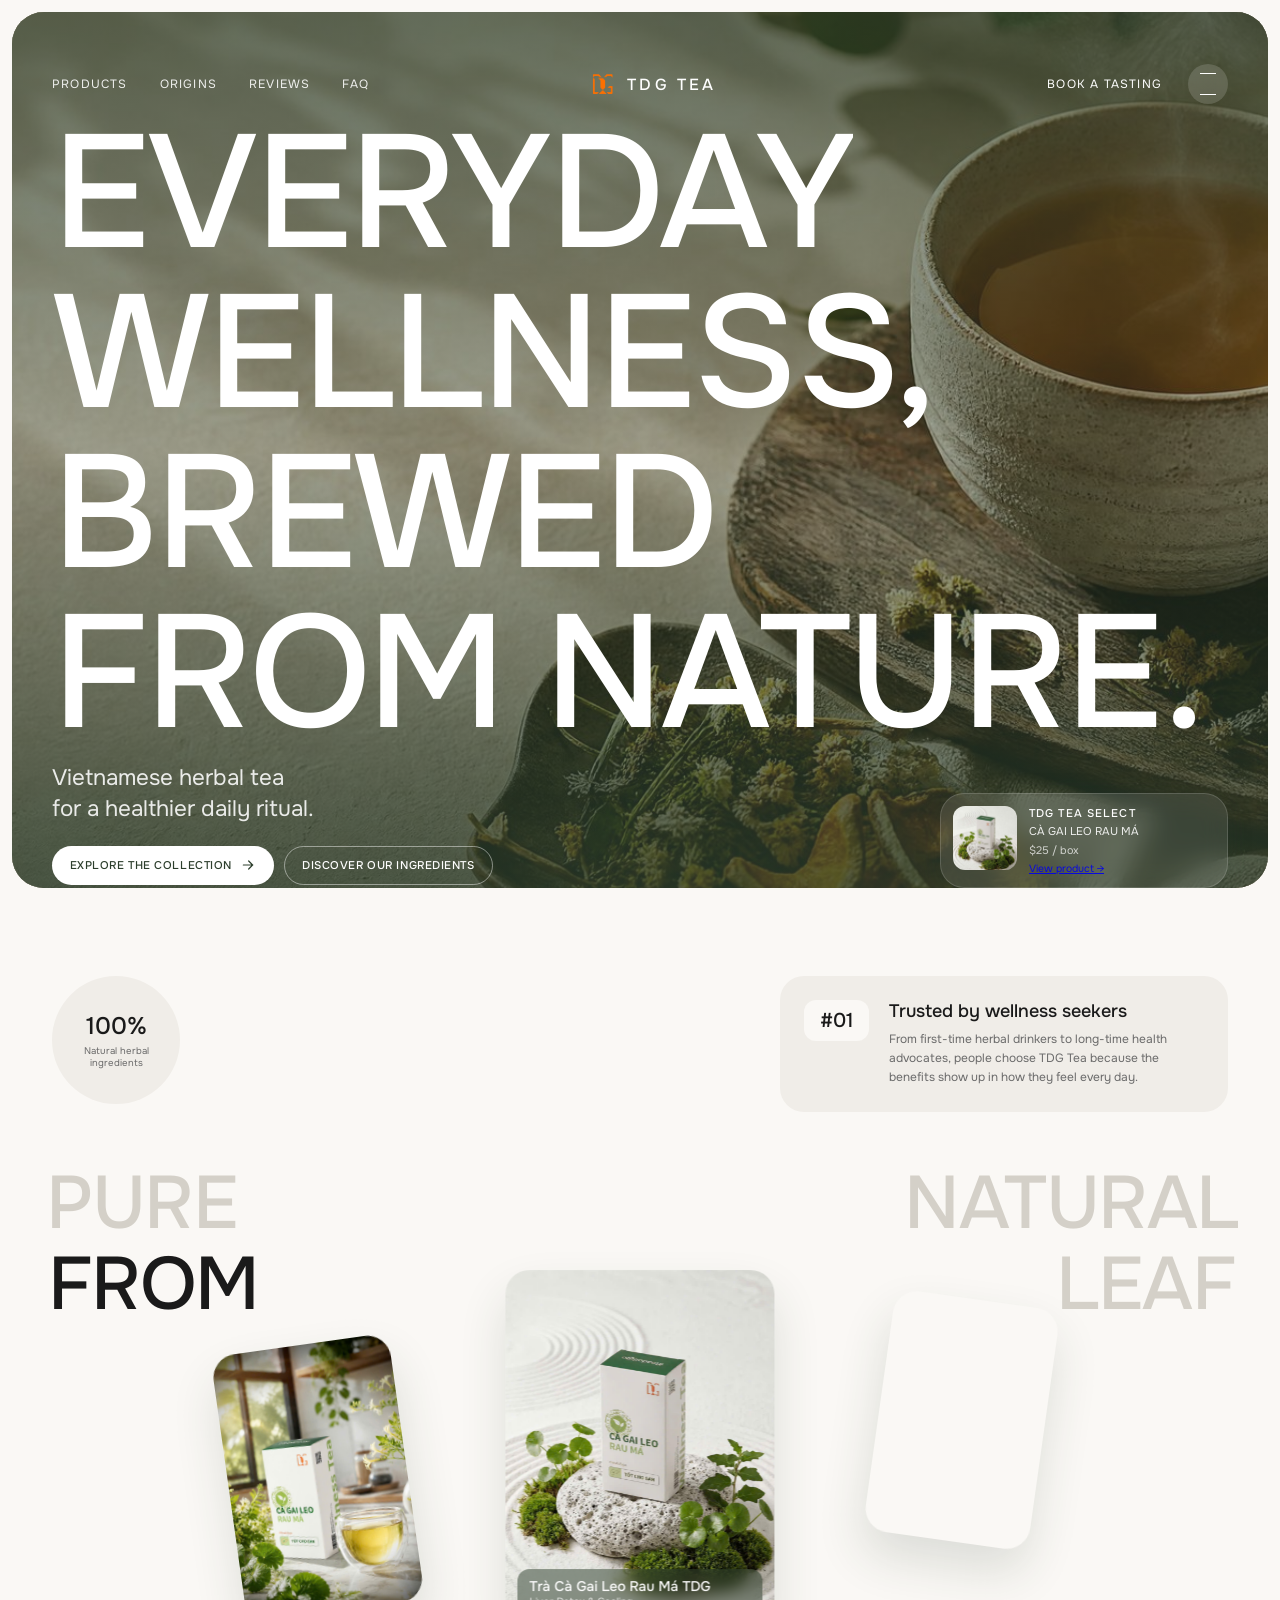
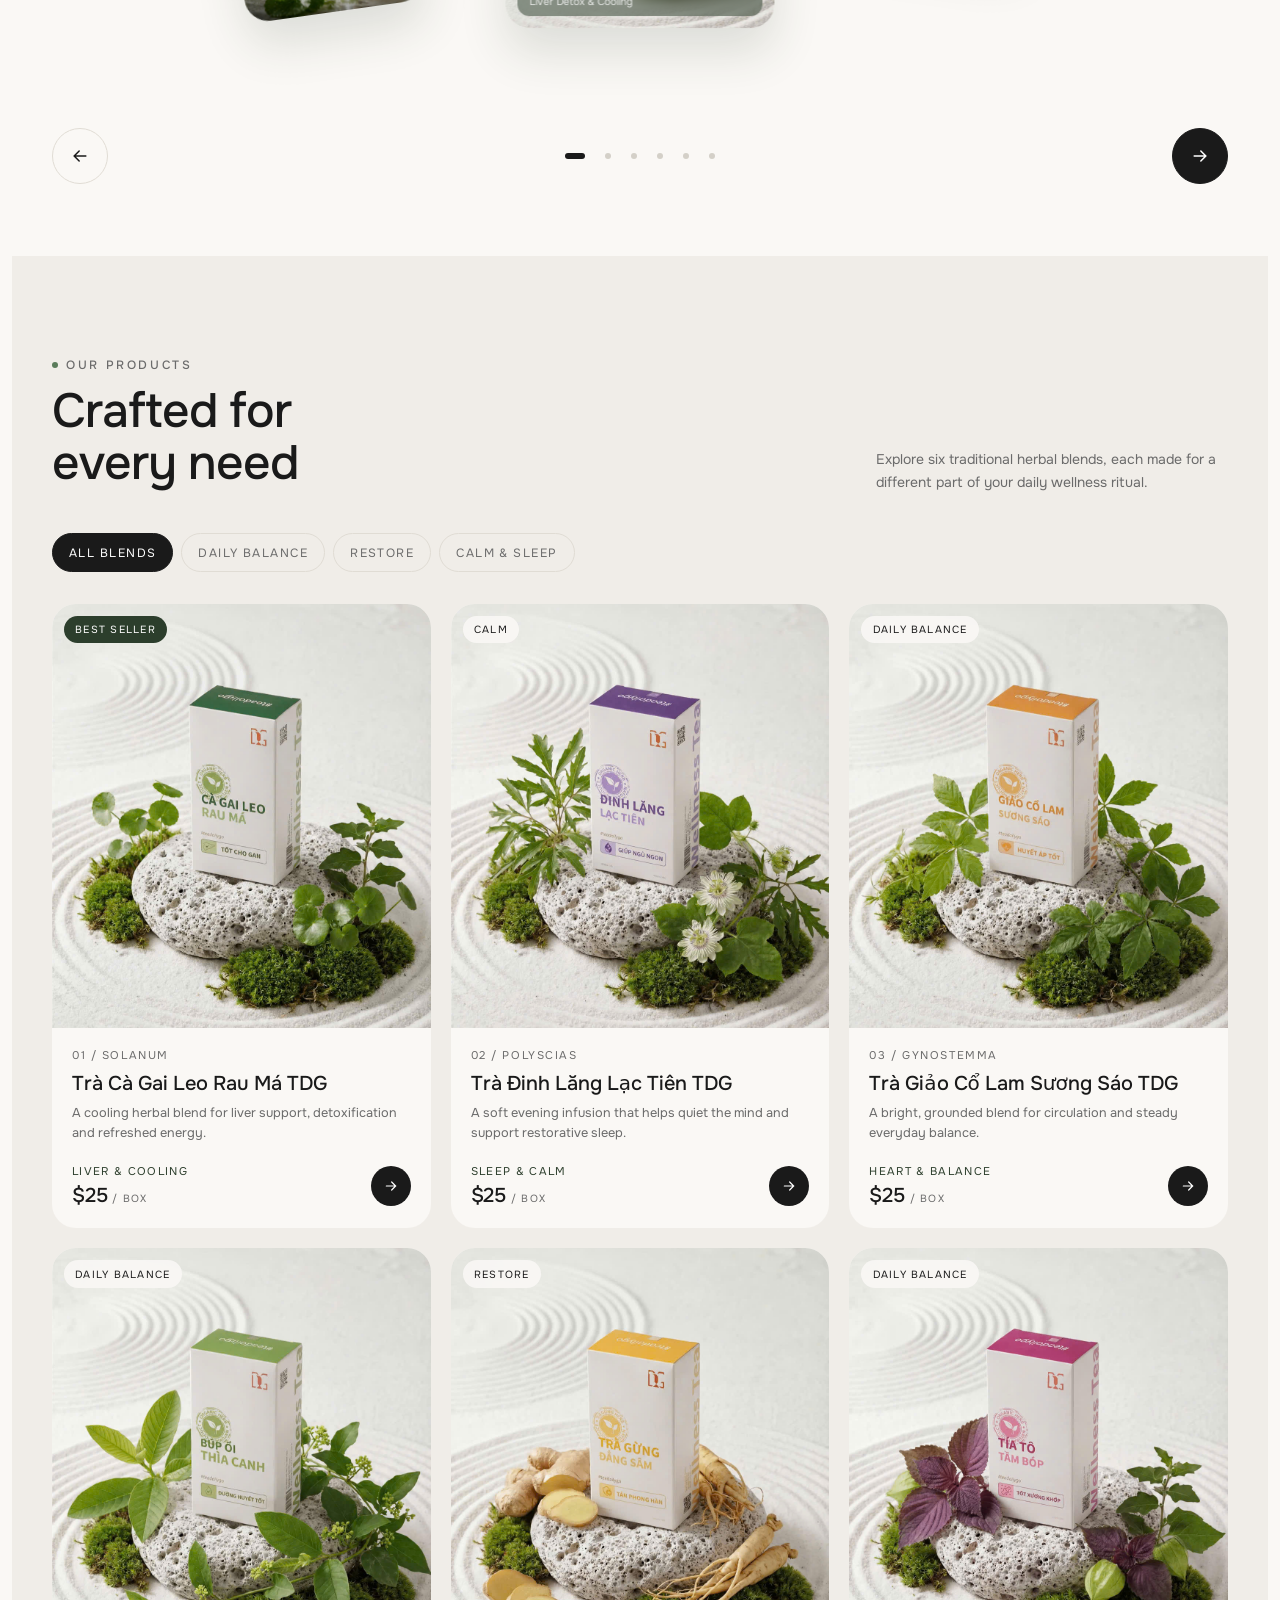
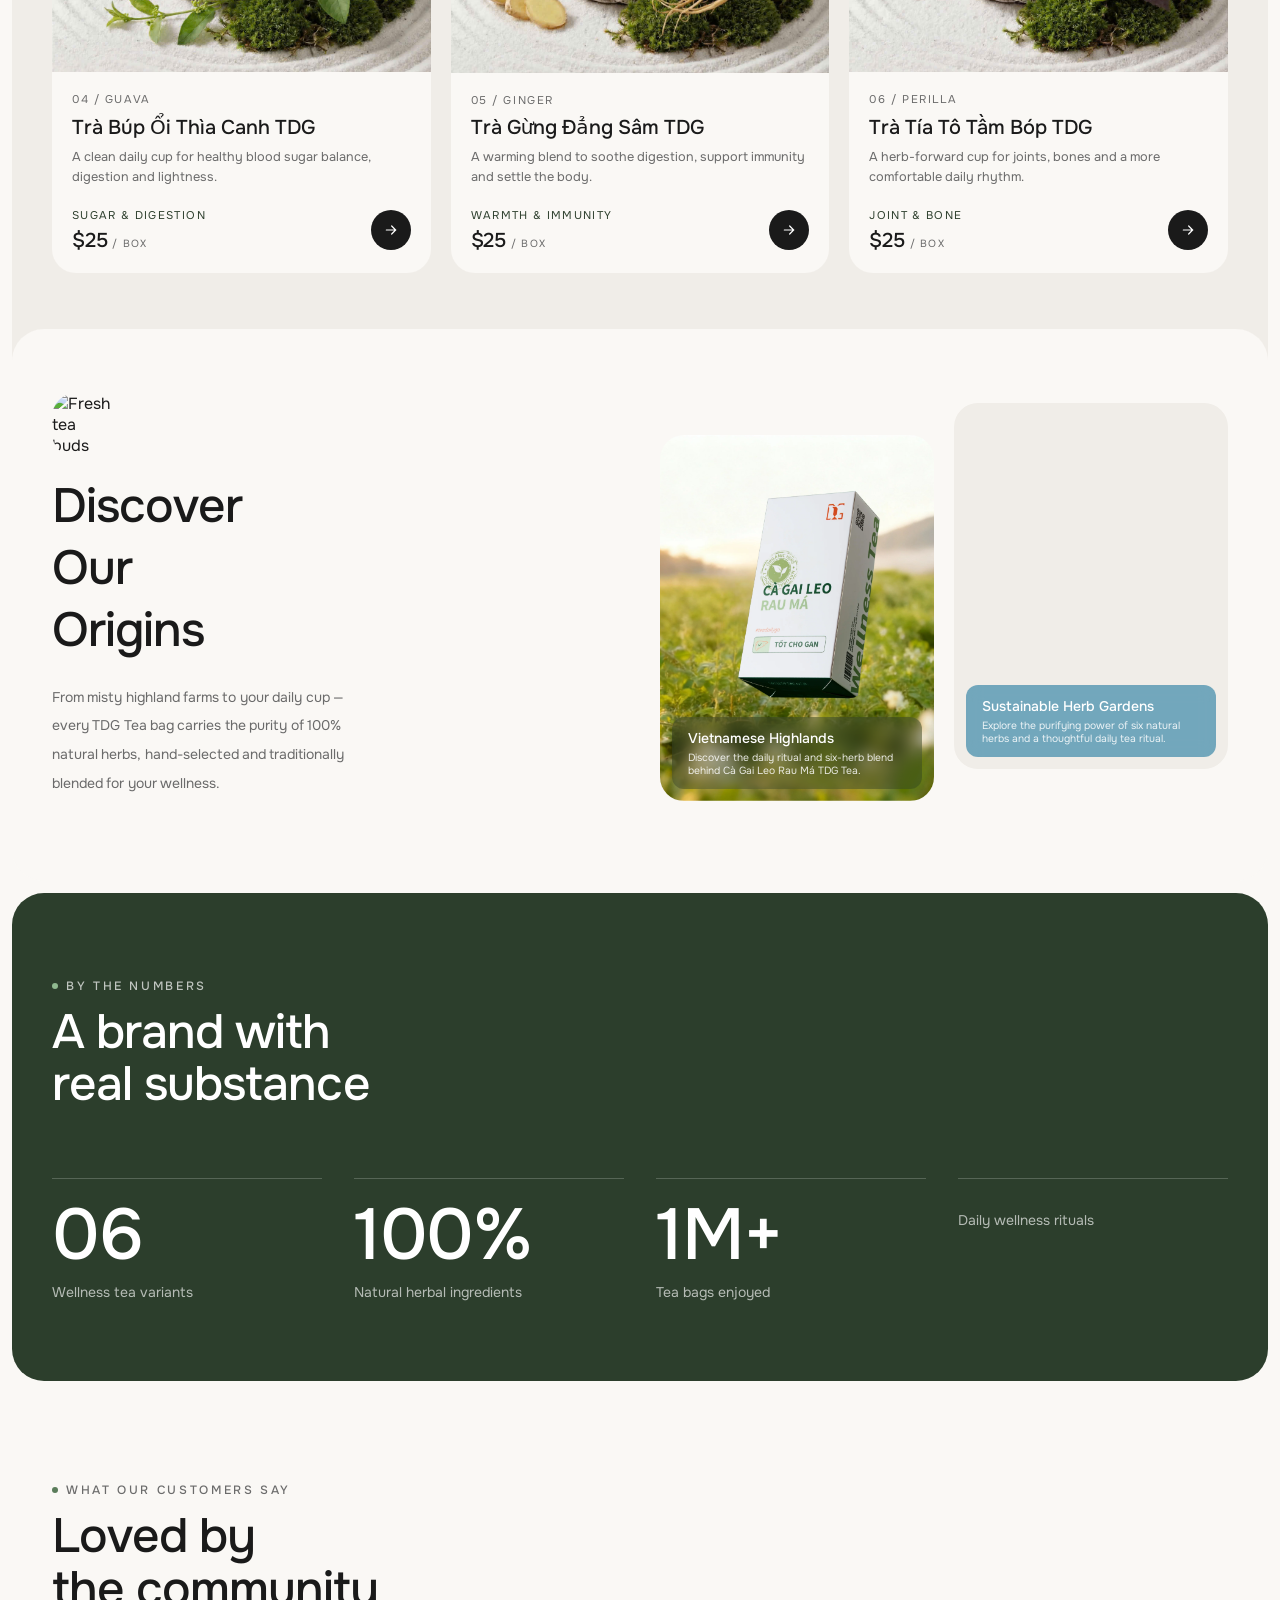
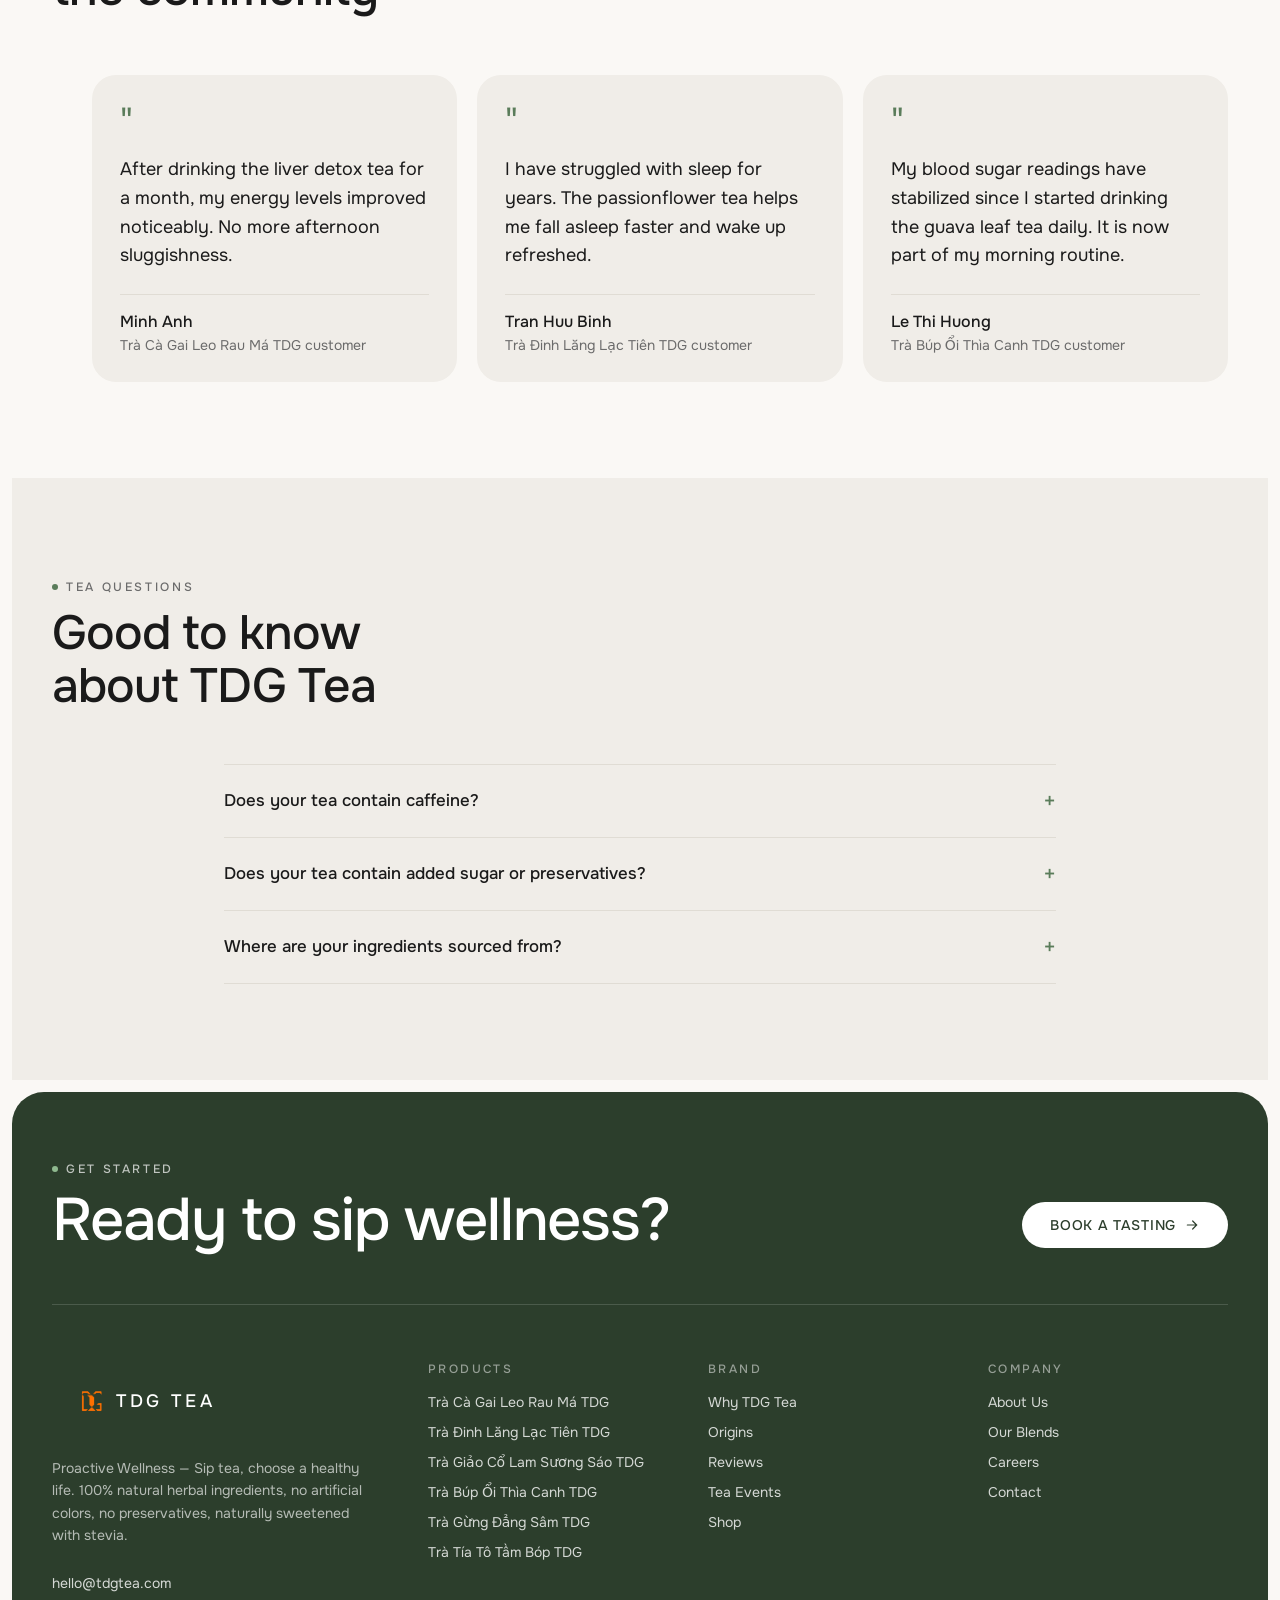
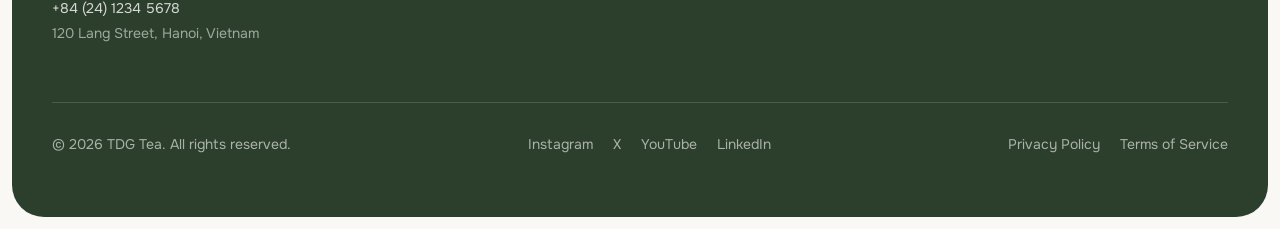
==== commit f53151dd: "feat(seo): add meta tags, OG, JSON-LD to index.html Co-authored-by: virouter-api <270796503+virouter" ====
--- a/index.html
+++ b/index.html
@@ -4,6 +4,29 @@
 <meta charset="UTF-8">
 <meta name="viewport" content="width=device-width, initial-scale=1.0">
 <title>TDG Tea — Proactive Wellness, One Sip at a Time</title>
+<!-- TDG Tea — SEO Meta Tags for US Market -->
+<!-- Add these tags inside <head> after <title> on each page -->
+<meta name="description" content="TDG Tea — Premium Vietnamese herbal wellness teas. Six caffeine-free blends, 100% natural ingredients, traditionally crafted for daily wellness. Shop now for $25/box.">
+<meta name="keywords" content="herbal tea, wellness tea, Vietnamese herbs, natural tea, caffeine-free tea, TDG Tea, liver detox tea, sleep tea, blood sugar support, joint health tea">
+<meta name="author" content="TDG Tea">
+<meta name="robots" content="index, follow">
+<link rel="canonical" href="https://tdgtea.com/">
+<meta property="og:type" content="website">
+<meta property="og:title" content="TDG Tea — Proactive Wellness, One Sip at a Time">
+<meta property="og:description" content="Premium Vietnamese herbal wellness teas. Six caffeine-free blends, 100% natural ingredients, traditionally crafted for daily wellness.">
+<meta property="og:image" content="https://tdgtea.com/og-cover.jpg">
+<meta property="og:url" content="https://tdgtea.com/">
+<meta property="og:site_name" content="TDG Tea">
+<meta name="twitter:card" content="summary_large_image">
+<meta name="twitter:title" content="TDG Tea — Proactive Wellness, One Sip at a Time">
+<meta name="twitter:description" content="Premium Vietnamese herbal wellness teas. Six caffeine-free blends, 100% natural ingredients.">
+<meta name="twitter:image" content="https://tdgtea.com/og-cover.jpg">
+<script type="application/ld+json">
+{"@context":"https://schema.org","@type":"Organization","name":"TDG Tea","url":"https://tdgtea.com","logo":"https://tdgtea.com/LOGO/57%20(2).png","description":"Premium Vietnamese herbal wellness teas. Six caffeine-free blends, 100% natural ingredients.","sameAs":["https://www.instagram.com/","https://x.com/","https://www.youtube.com/","https://www.linkedin.com/"]}
+</script>
+<script type="application/ld+json">
+{"@context":"https://schema.org","@type":"Product","name":"TDG Tea Herbal Wellness Collection","description":"Six traditional Vietnamese herbal tea blends for daily wellness — caffeine-free, 100% natural ingredients.","brand":{"@type":"Brand","name":"TDG Tea"},"offers":{"@type":"AggregateOffer","priceCurrency":"USD","lowPrice":"25","highPrice":"25","offerCount":6,"availability":"https://schema.org/InStock"}}
+</script>
 <link rel="preconnect" href="https://fonts.googleapis.com">
 <link rel="preconnect" href="https://fonts.gstatic.com" crossorigin>
 <link href="https://fonts.googleapis.com/css2?family=Onest:wght@400;500&display=swap" rel="stylesheet">
@@ -1827,4 +1850,3 @@
 </body>
 </html>
 
-
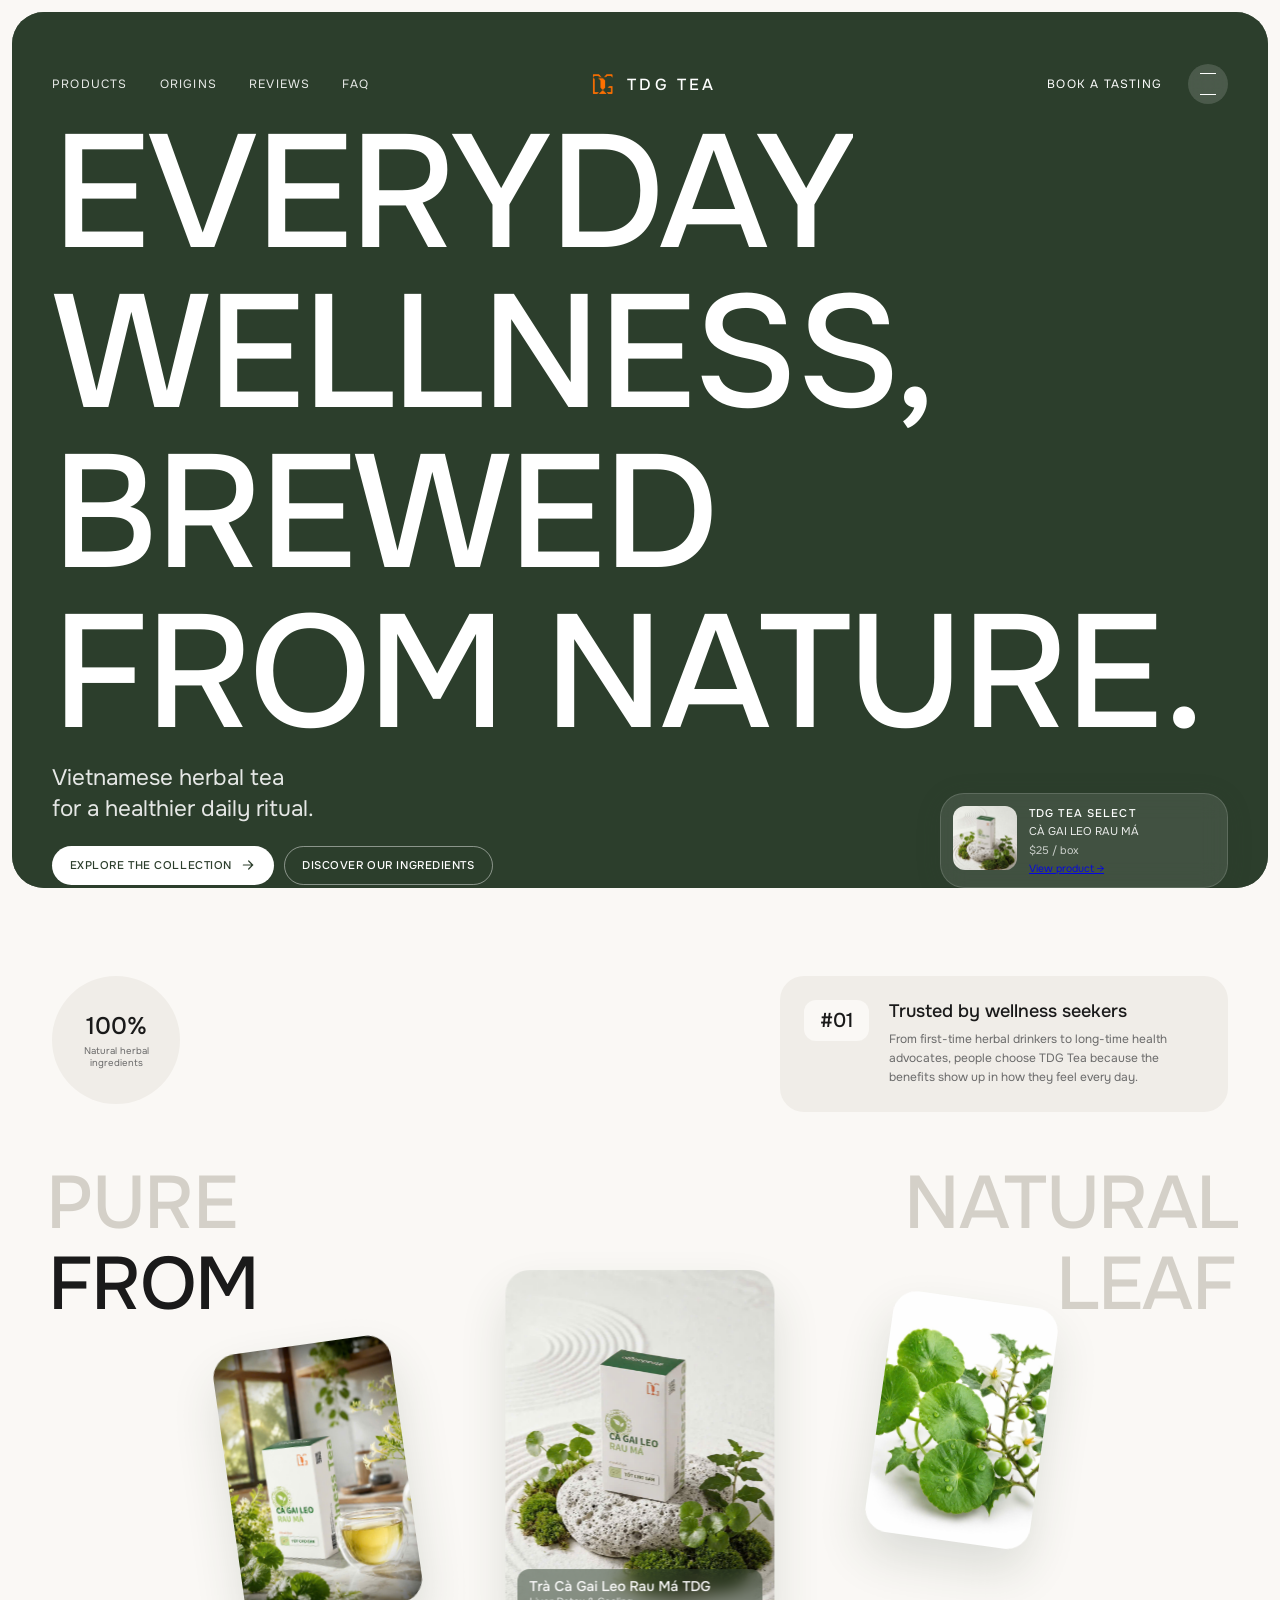
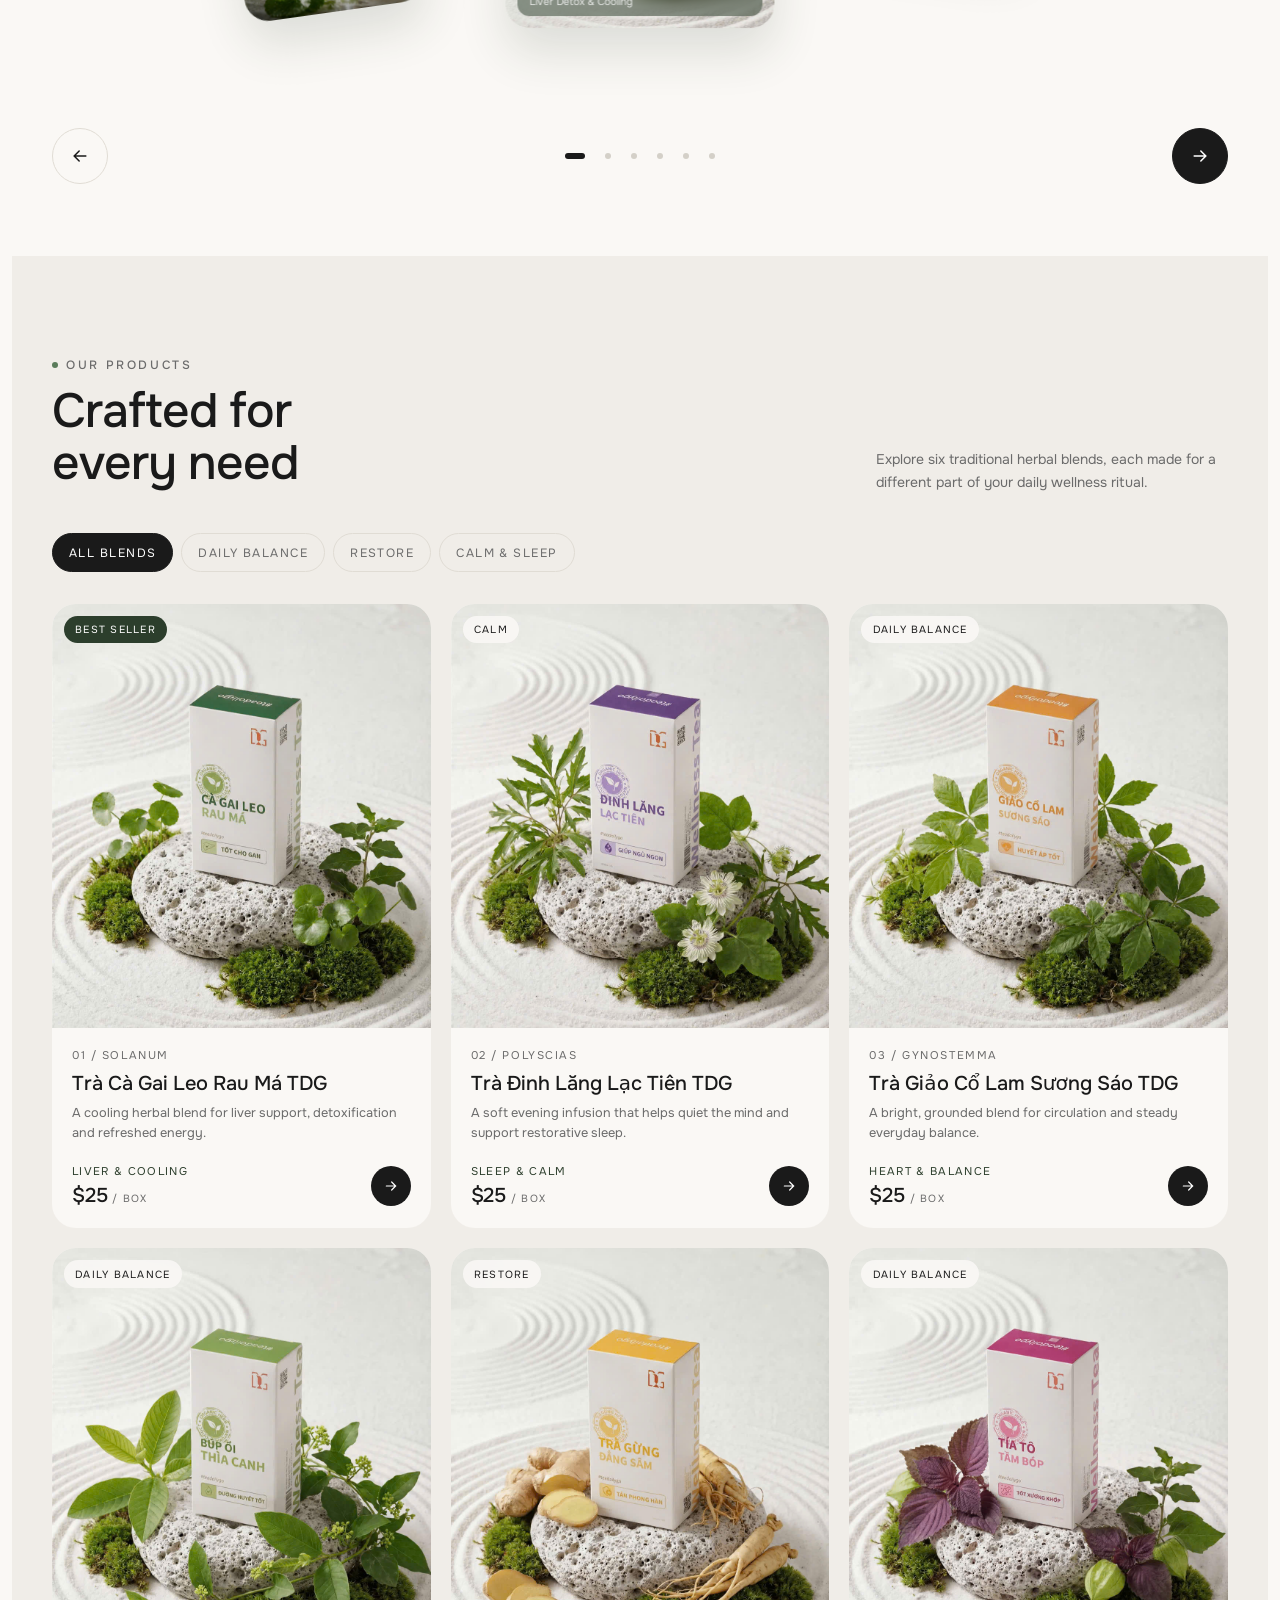
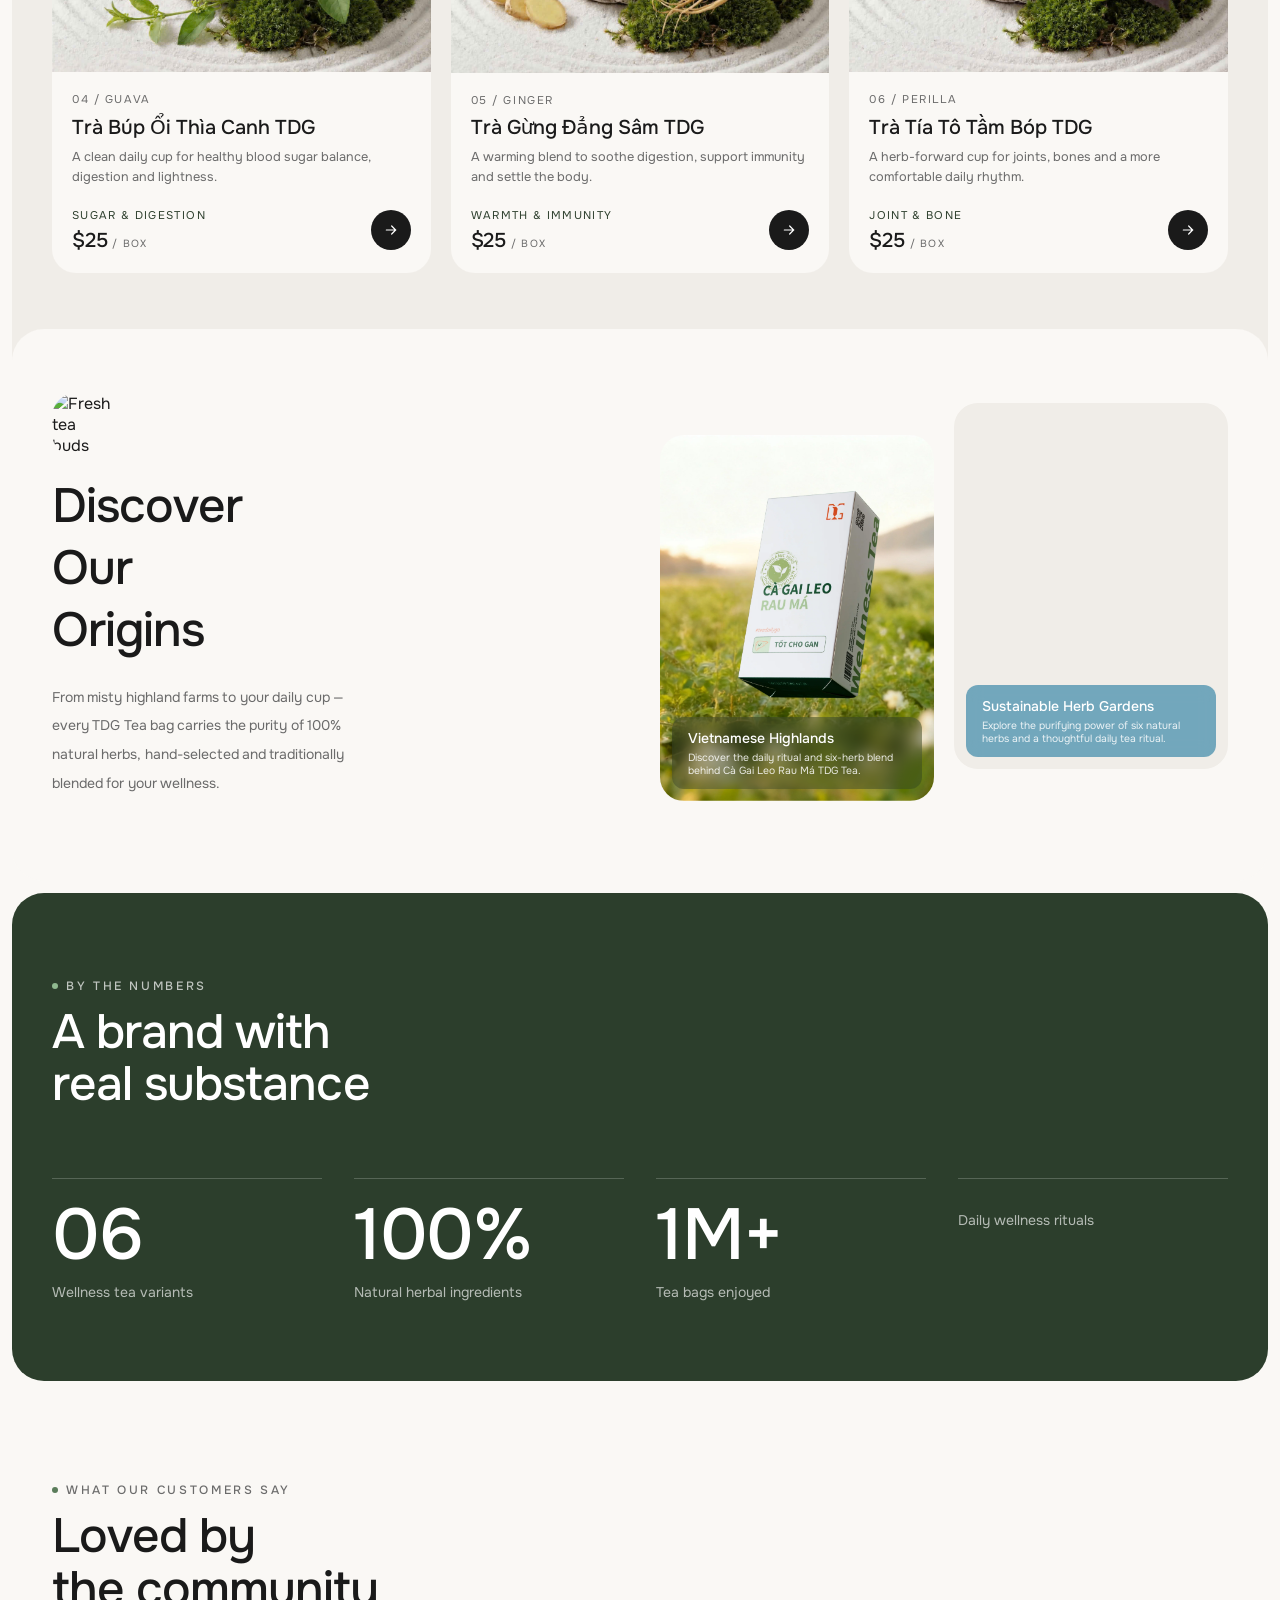
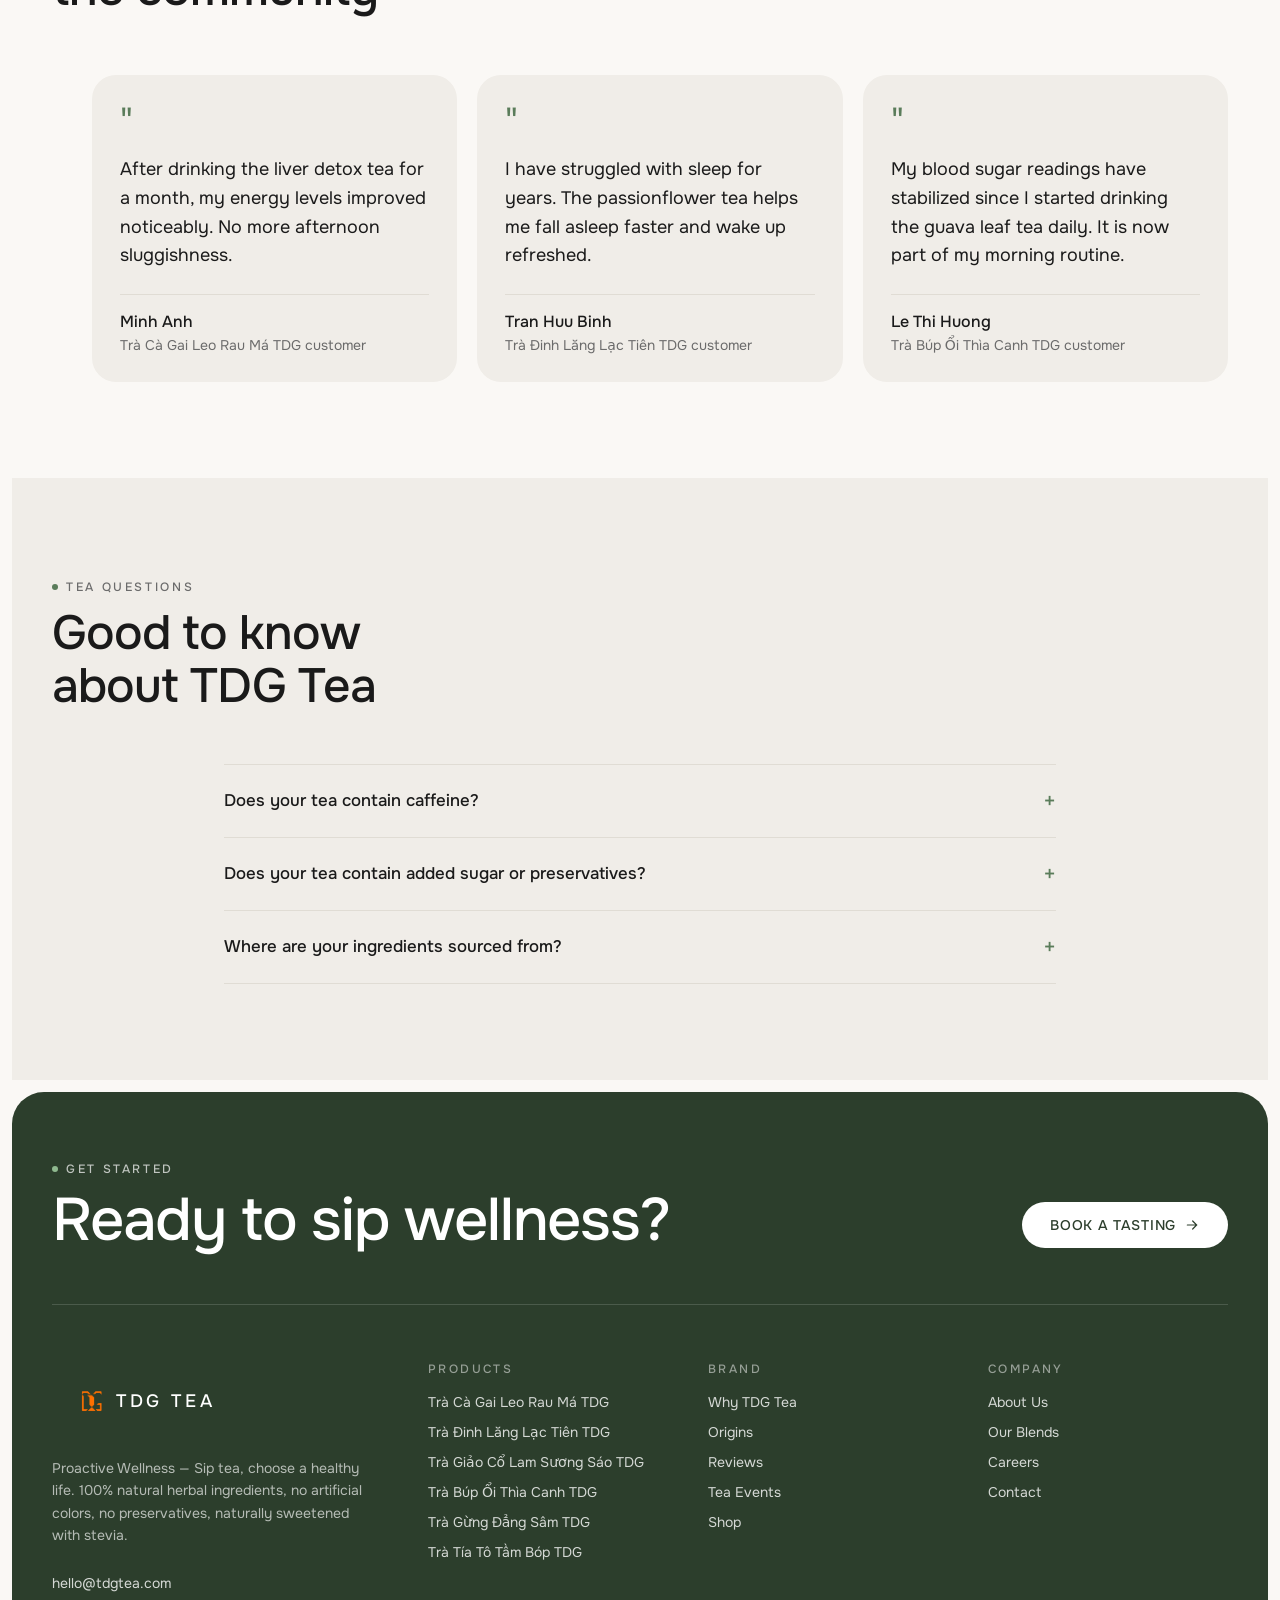
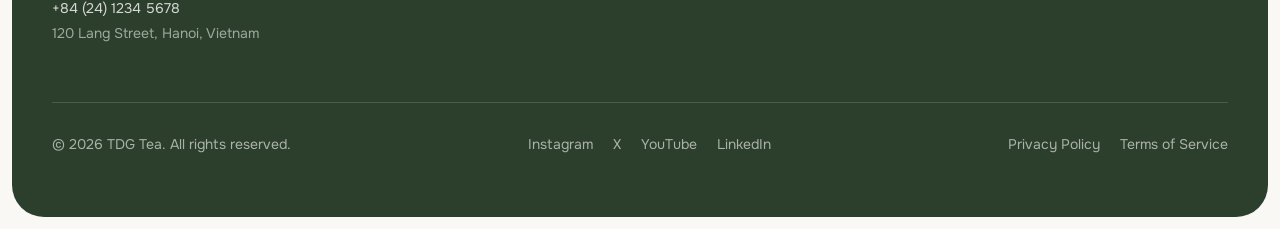
==== commit e028767a: "feat(hero): replace inline base64 hero image with BLOG1/hero.webp Co-authored-by: virouter-api <2707" ====
--- a/index.html
+++ b/index.html
@@ -848,7 +848,7 @@
 <section class="hero" id="hero">
   <div class="hero-bg">
     <div class="parallax-layer" id="hero-parallax">
-      <img fetchpriority="high" decoding="async" src="[data-uri]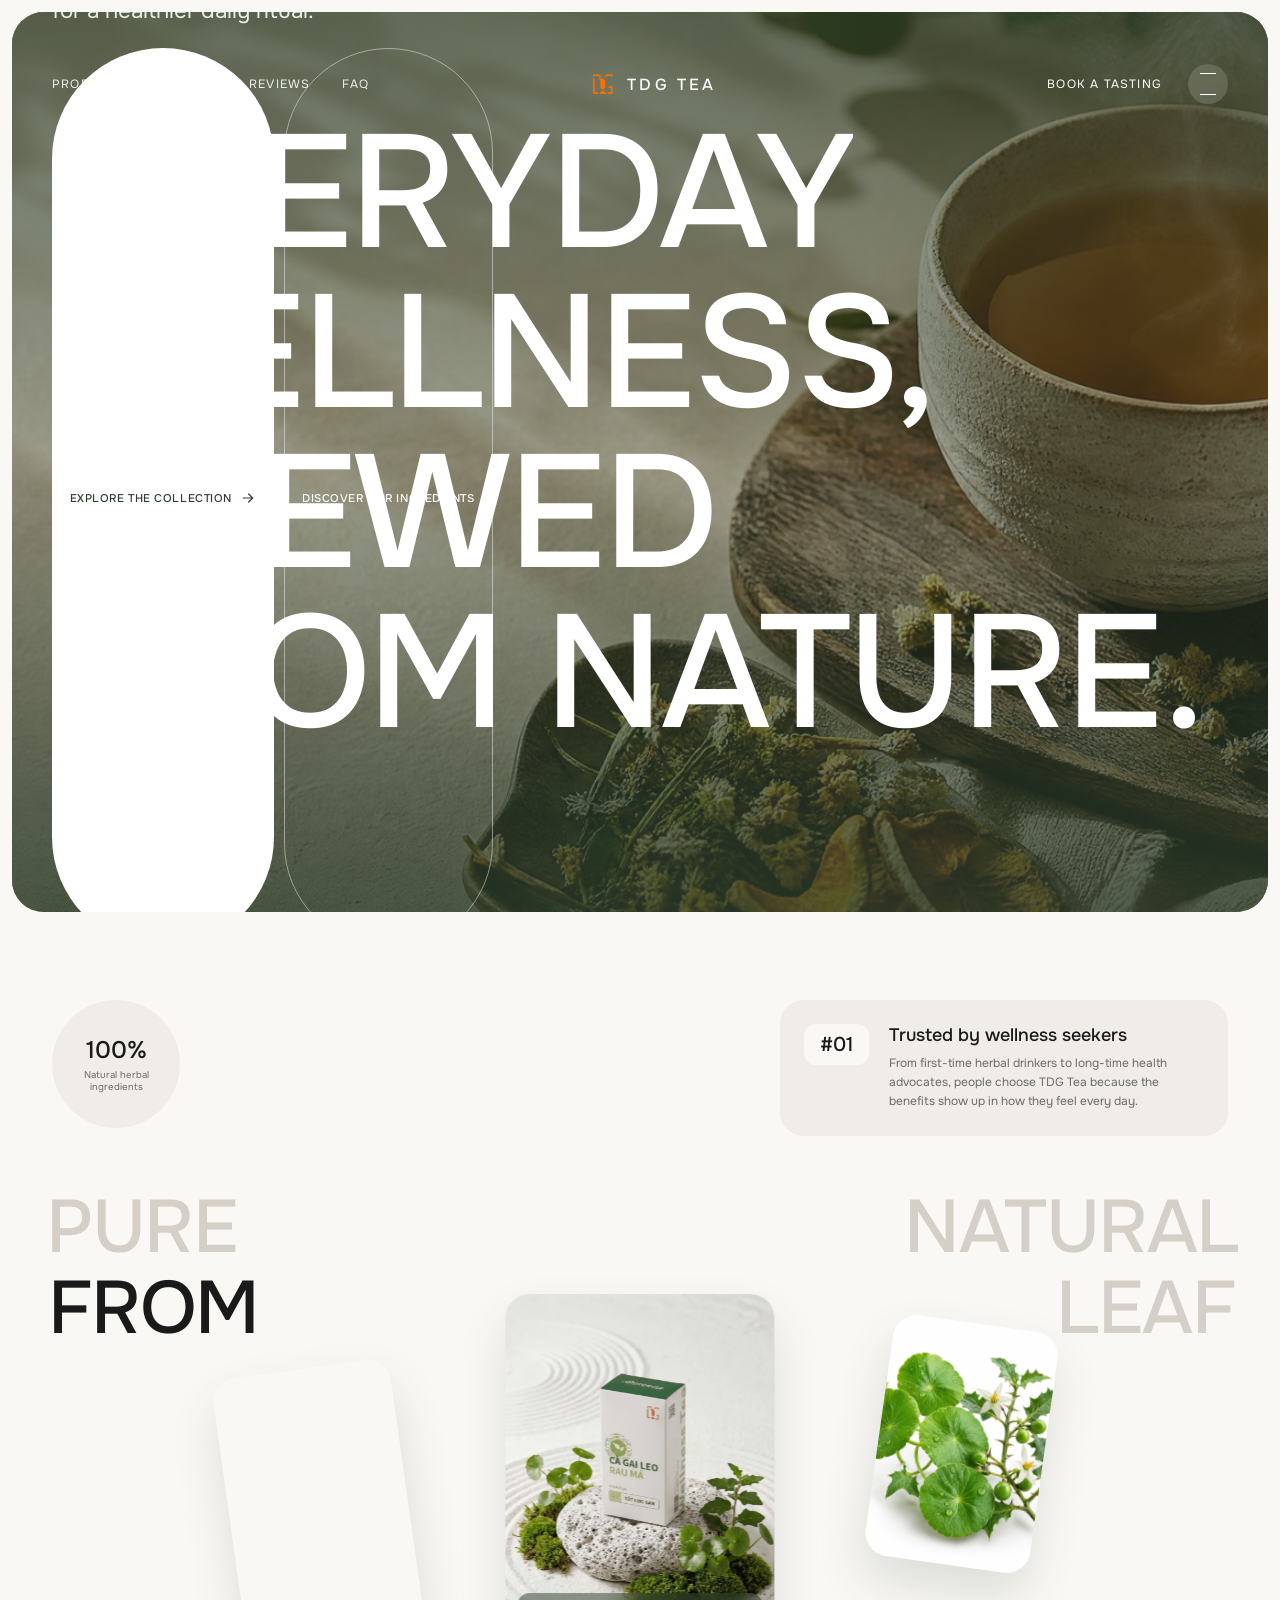
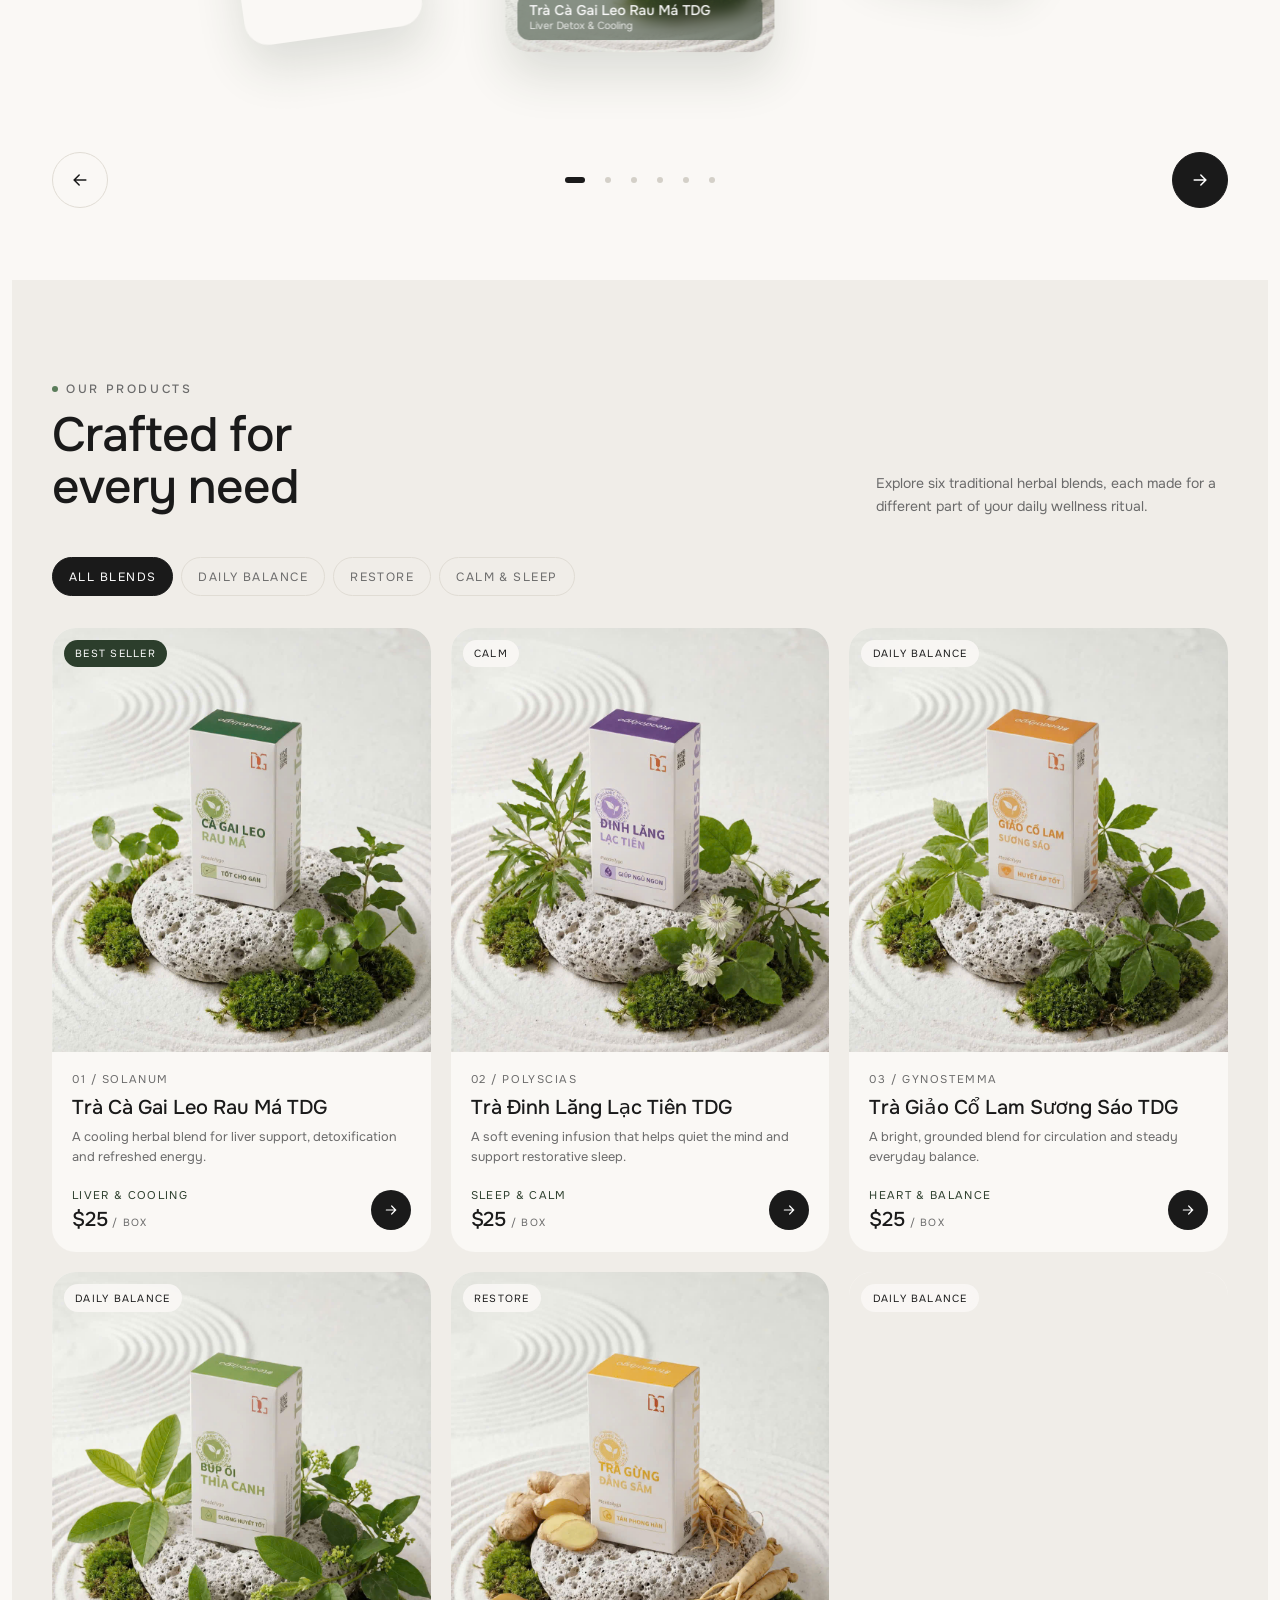
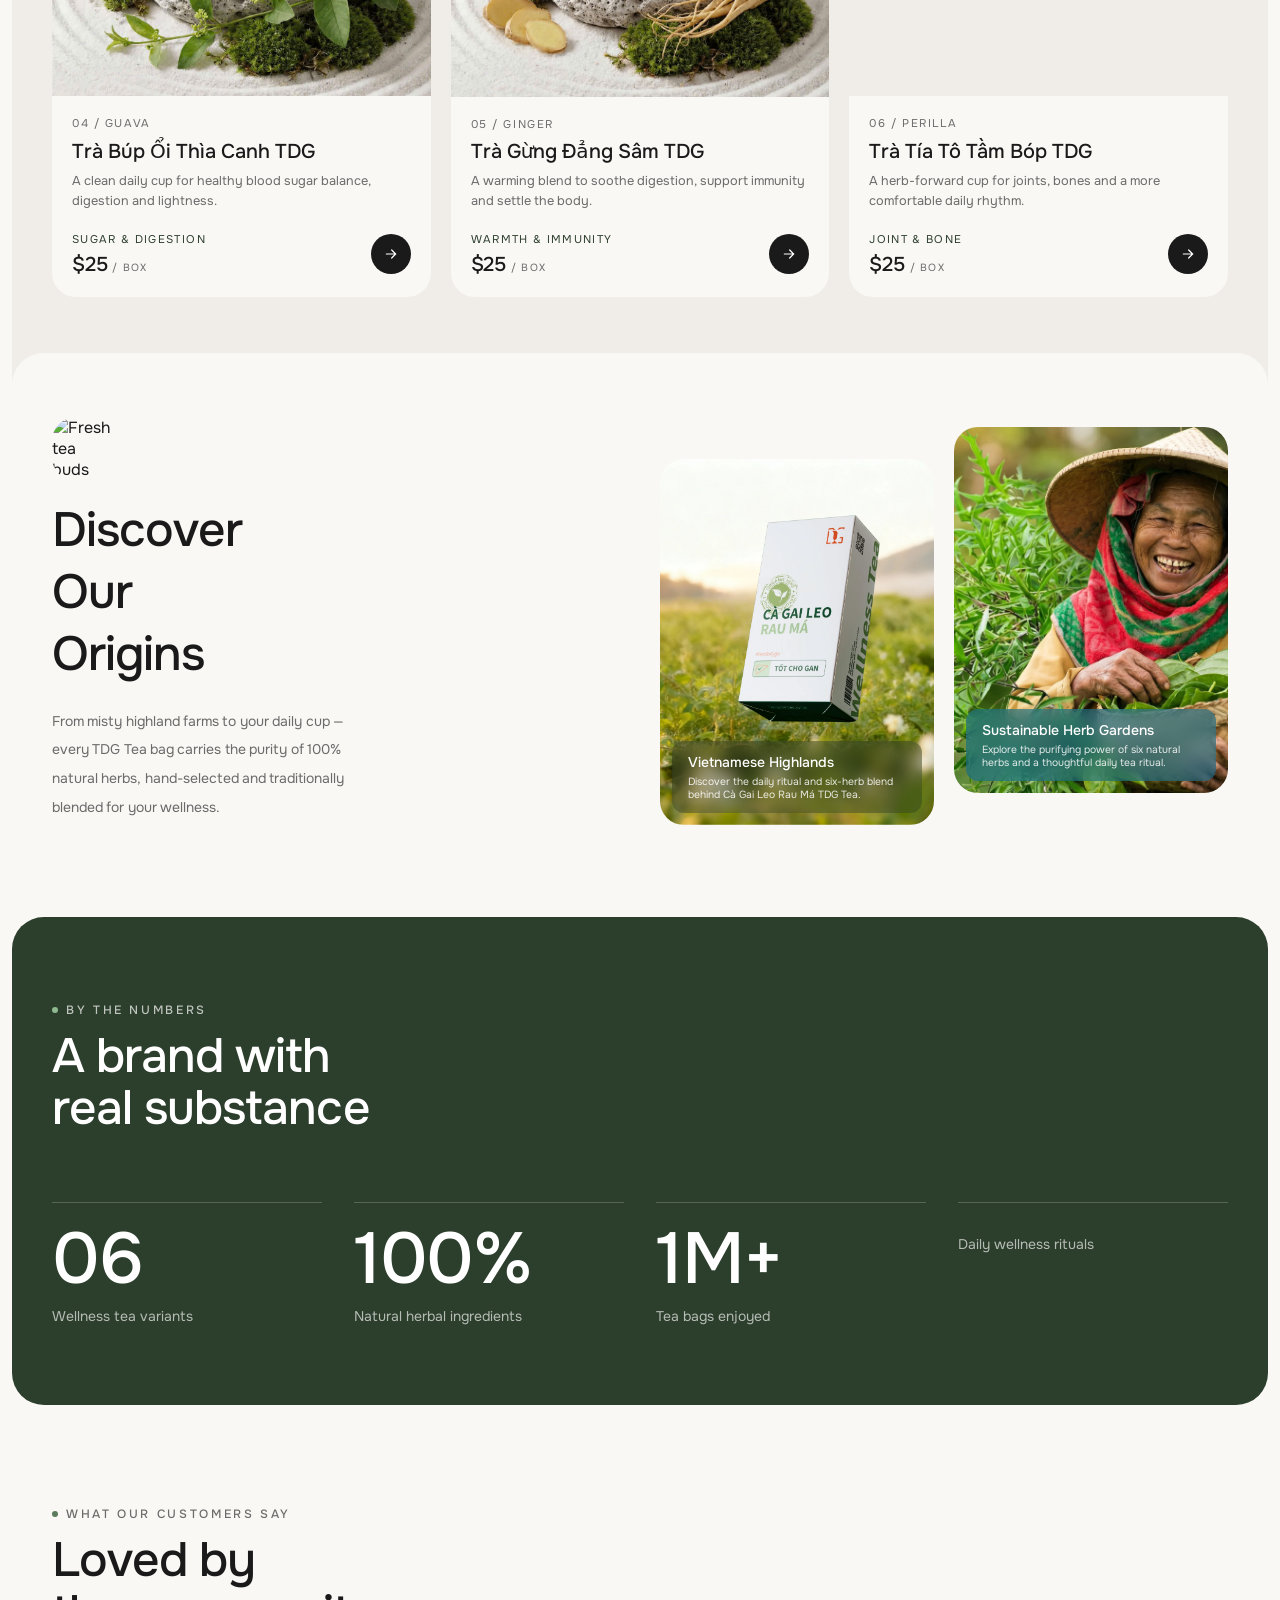
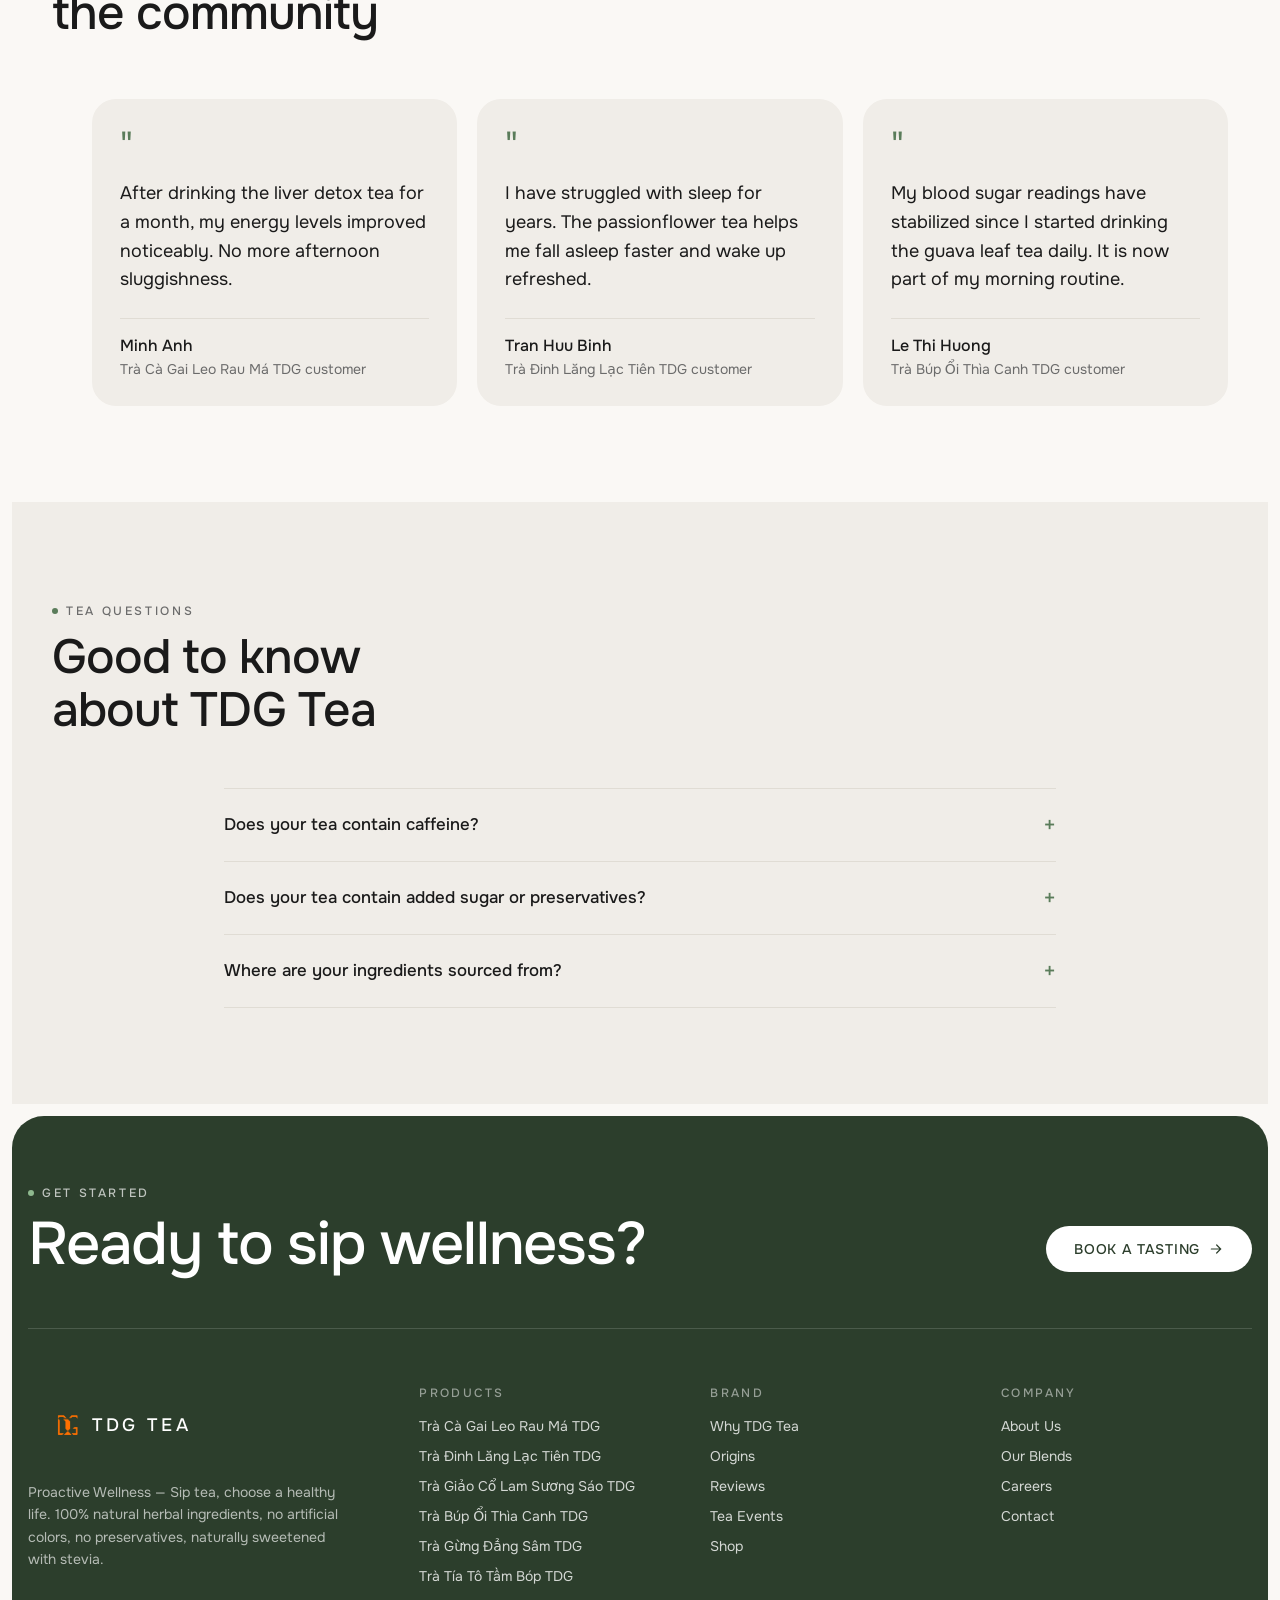
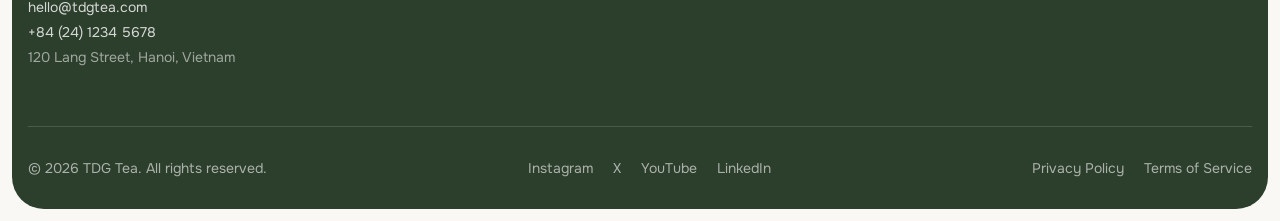
==== commit 305ed525: "fix: add referenced mobile and landing stylesheets" ====
--- a/index.html
+++ b/index.html
@@ -4,29 +4,6 @@
 <meta charset="UTF-8">
 <meta name="viewport" content="width=device-width, initial-scale=1.0">
 <title>TDG Tea — Proactive Wellness, One Sip at a Time</title>
-<!-- TDG Tea — SEO Meta Tags for US Market -->
-<!-- Add these tags inside <head> after <title> on each page -->
-<meta name="description" content="TDG Tea — Premium Vietnamese herbal wellness teas. Six caffeine-free blends, 100% natural ingredients, traditionally crafted for daily wellness. Shop now for $25/box.">
-<meta name="keywords" content="herbal tea, wellness tea, Vietnamese herbs, natural tea, caffeine-free tea, TDG Tea, liver detox tea, sleep tea, blood sugar support, joint health tea">
-<meta name="author" content="TDG Tea">
-<meta name="robots" content="index, follow">
-<link rel="canonical" href="https://tdgtea.com/">
-<meta property="og:type" content="website">
-<meta property="og:title" content="TDG Tea — Proactive Wellness, One Sip at a Time">
-<meta property="og:description" content="Premium Vietnamese herbal wellness teas. Six caffeine-free blends, 100% natural ingredients, traditionally crafted for daily wellness.">
-<meta property="og:image" content="https://tdgtea.com/og-cover.jpg">
-<meta property="og:url" content="https://tdgtea.com/">
-<meta property="og:site_name" content="TDG Tea">
-<meta name="twitter:card" content="summary_large_image">
-<meta name="twitter:title" content="TDG Tea — Proactive Wellness, One Sip at a Time">
-<meta name="twitter:description" content="Premium Vietnamese herbal wellness teas. Six caffeine-free blends, 100% natural ingredients.">
-<meta name="twitter:image" content="https://tdgtea.com/og-cover.jpg">
-<script type="application/ld+json">
-{"@context":"https://schema.org","@type":"Organization","name":"TDG Tea","url":"https://tdgtea.com","logo":"https://tdgtea.com/LOGO/57%20(2).png","description":"Premium Vietnamese herbal wellness teas. Six caffeine-free blends, 100% natural ingredients.","sameAs":["https://www.instagram.com/","https://x.com/","https://www.youtube.com/","https://www.linkedin.com/"]}
-</script>
-<script type="application/ld+json">
-{"@context":"https://schema.org","@type":"Product","name":"TDG Tea Herbal Wellness Collection","description":"Six traditional Vietnamese herbal tea blends for daily wellness — caffeine-free, 100% natural ingredients.","brand":{"@type":"Brand","name":"TDG Tea"},"offers":{"@type":"AggregateOffer","priceCurrency":"USD","lowPrice":"25","highPrice":"25","offerCount":6,"availability":"https://schema.org/InStock"}}
-</script>
 <link rel="preconnect" href="https://fonts.googleapis.com">
 <link rel="preconnect" href="https://fonts.gstatic.com" crossorigin>
 <link href="https://fonts.googleapis.com/css2?family=Onest:wght@400;500&display=swap" rel="stylesheet">
@@ -830,6 +807,8 @@
 /* Utility */
 .sr-only{position:absolute;width:1px;height:1px;padding:0;margin:-1px;overflow:hidden;clip:rect(0,0,0,0);white-space:nowrap;border:0}
 </style>
+<link rel="stylesheet" href="assets/css/mobile-fixes.css">
+<link rel="stylesheet" href="assets/css/landing-structure.css">
 </head>
 <body>
 
@@ -848,7 +827,7 @@
 <section class="hero" id="hero">
   <div class="hero-bg">
     <div class="parallax-layer" id="hero-parallax">
-      <img loading="eager" fetchpriority="high" decoding="async" src="BLOG1/hero.webp" alt="Lush green tea hills in morning mist">
+      <img fetchpriority="high" decoding="async" src="[data-uri]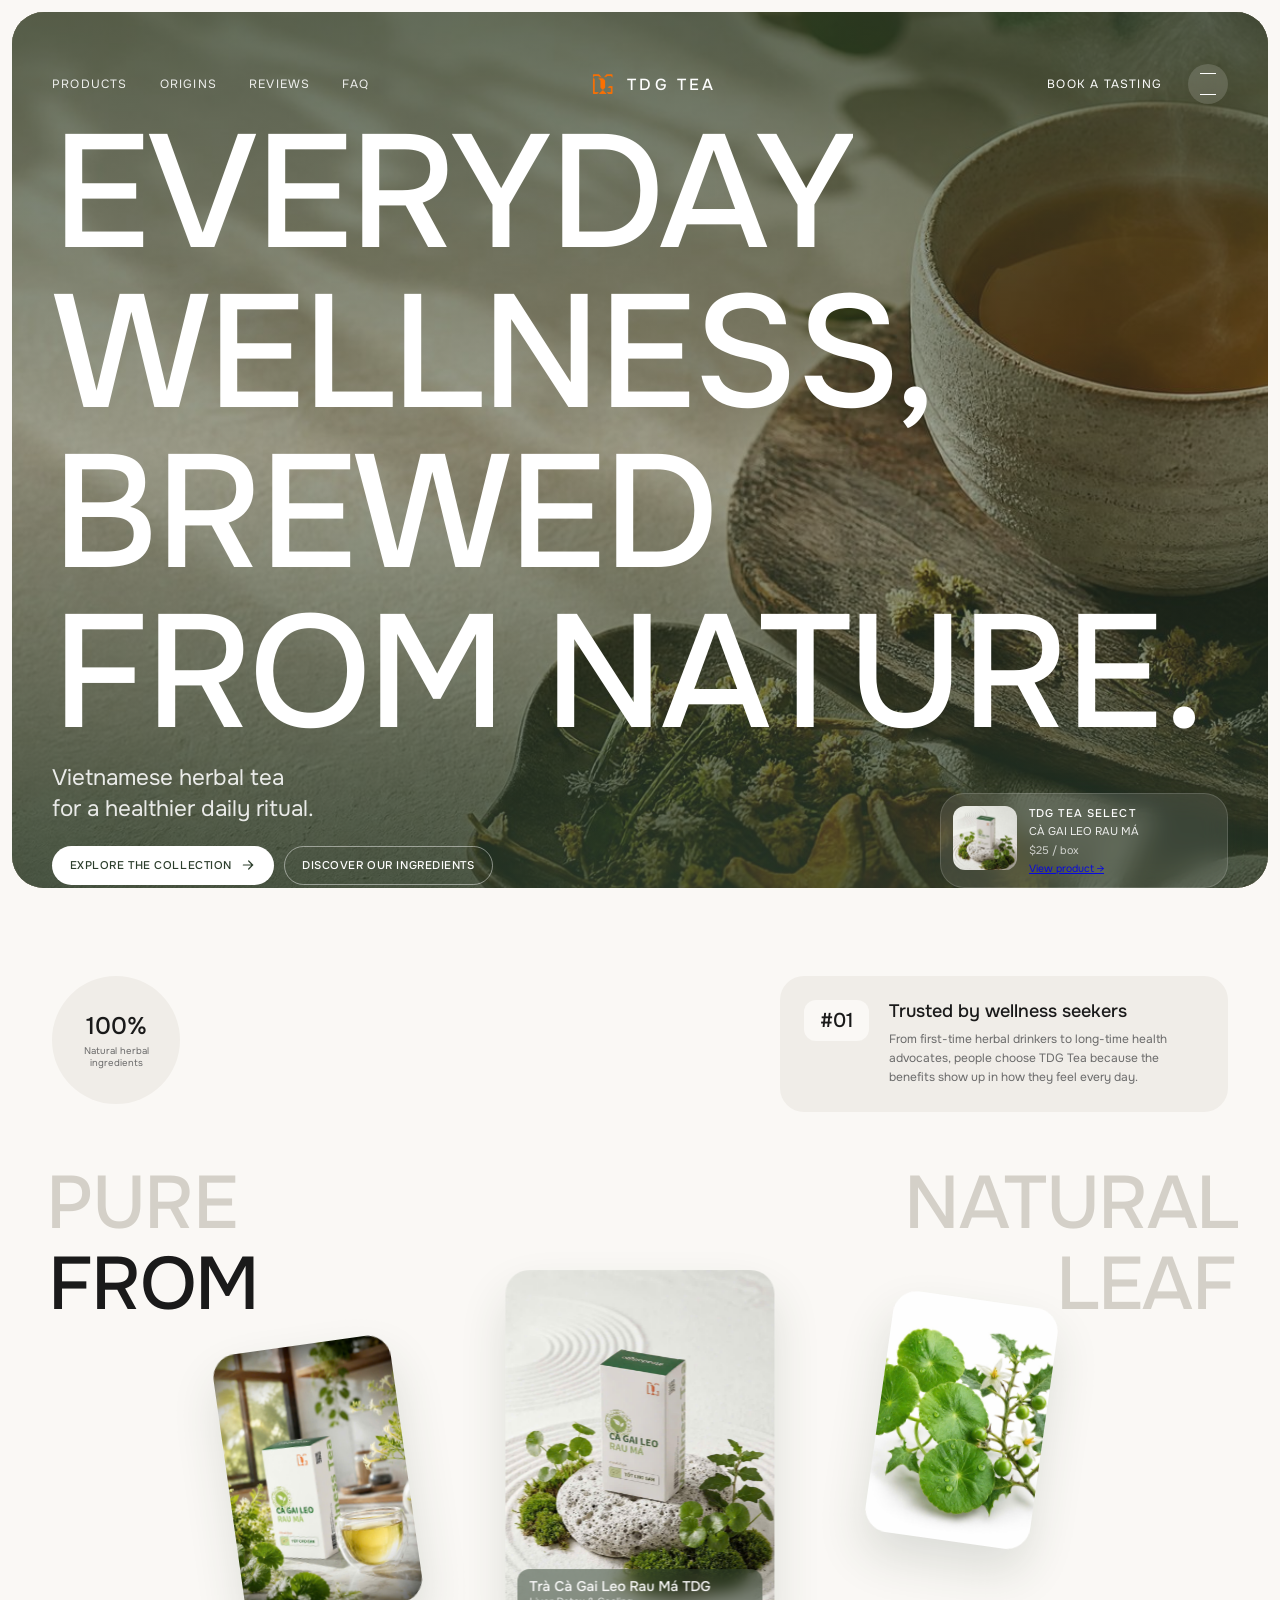
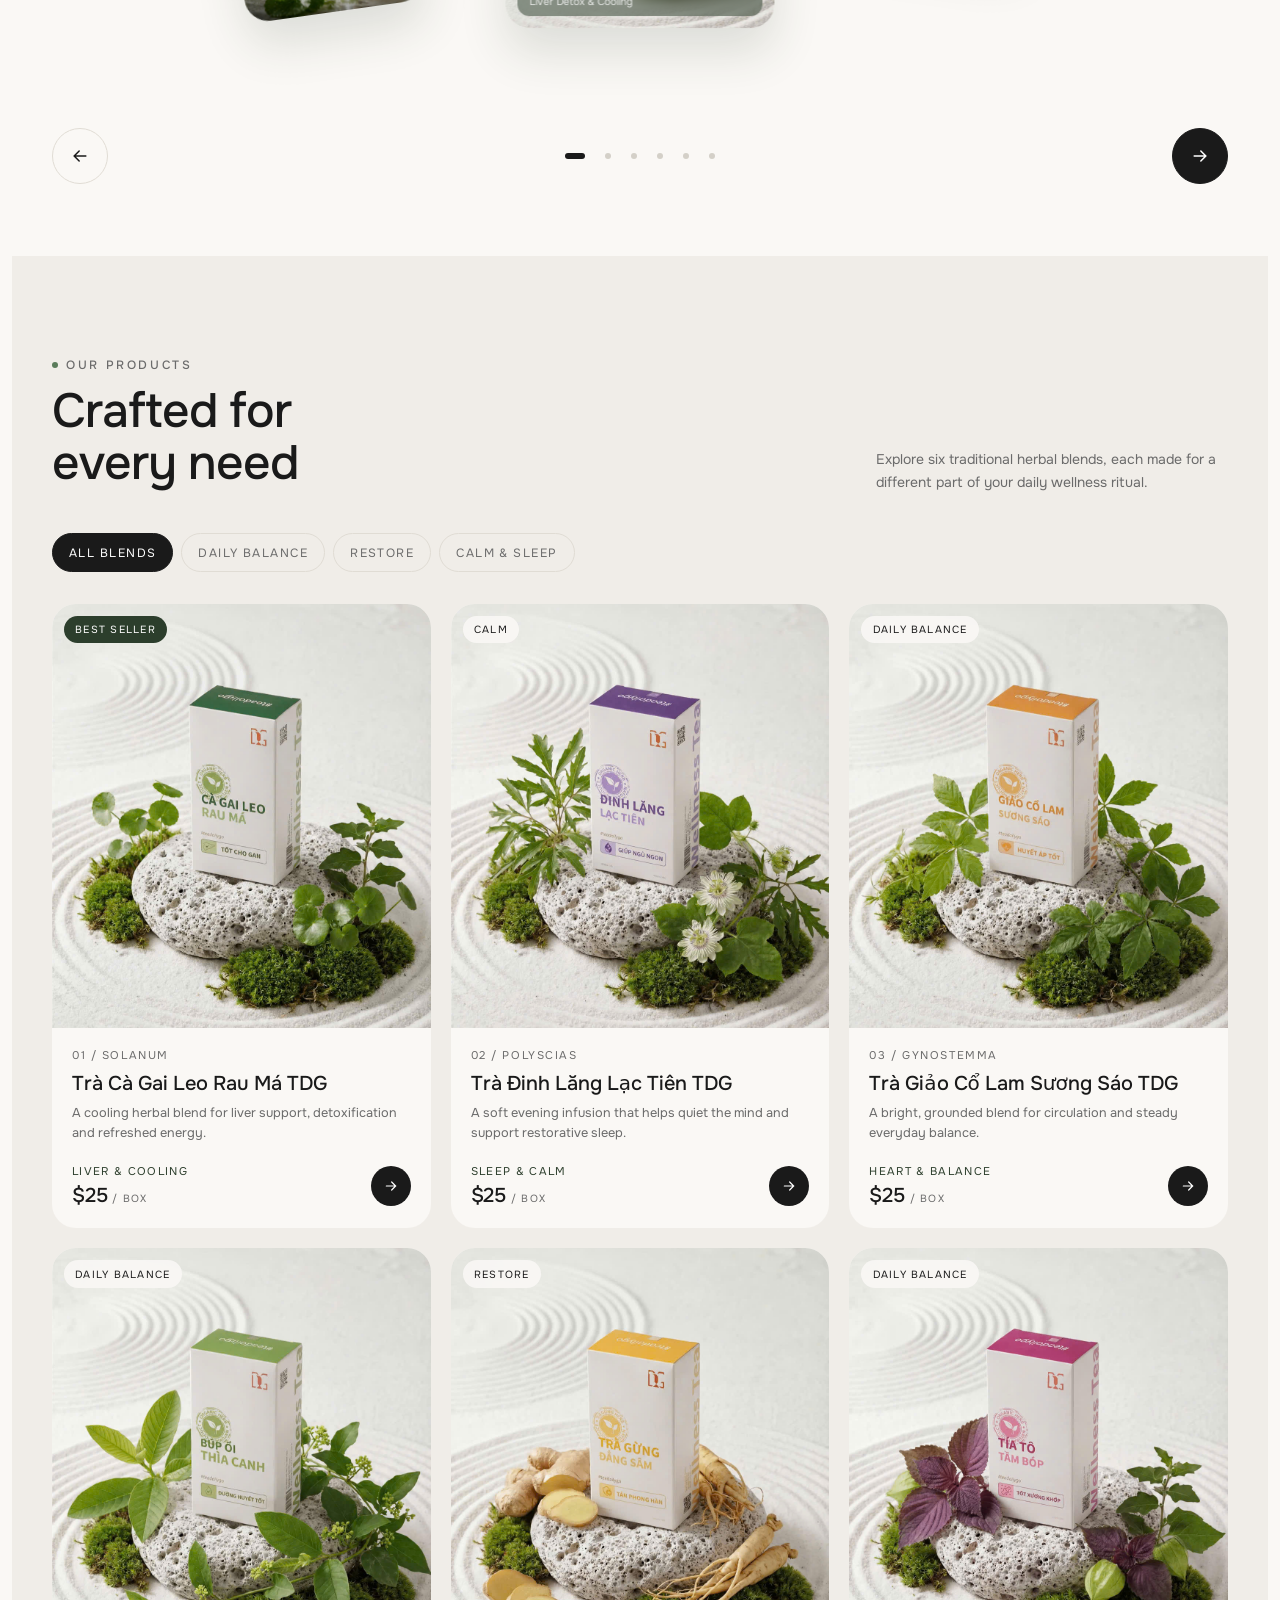
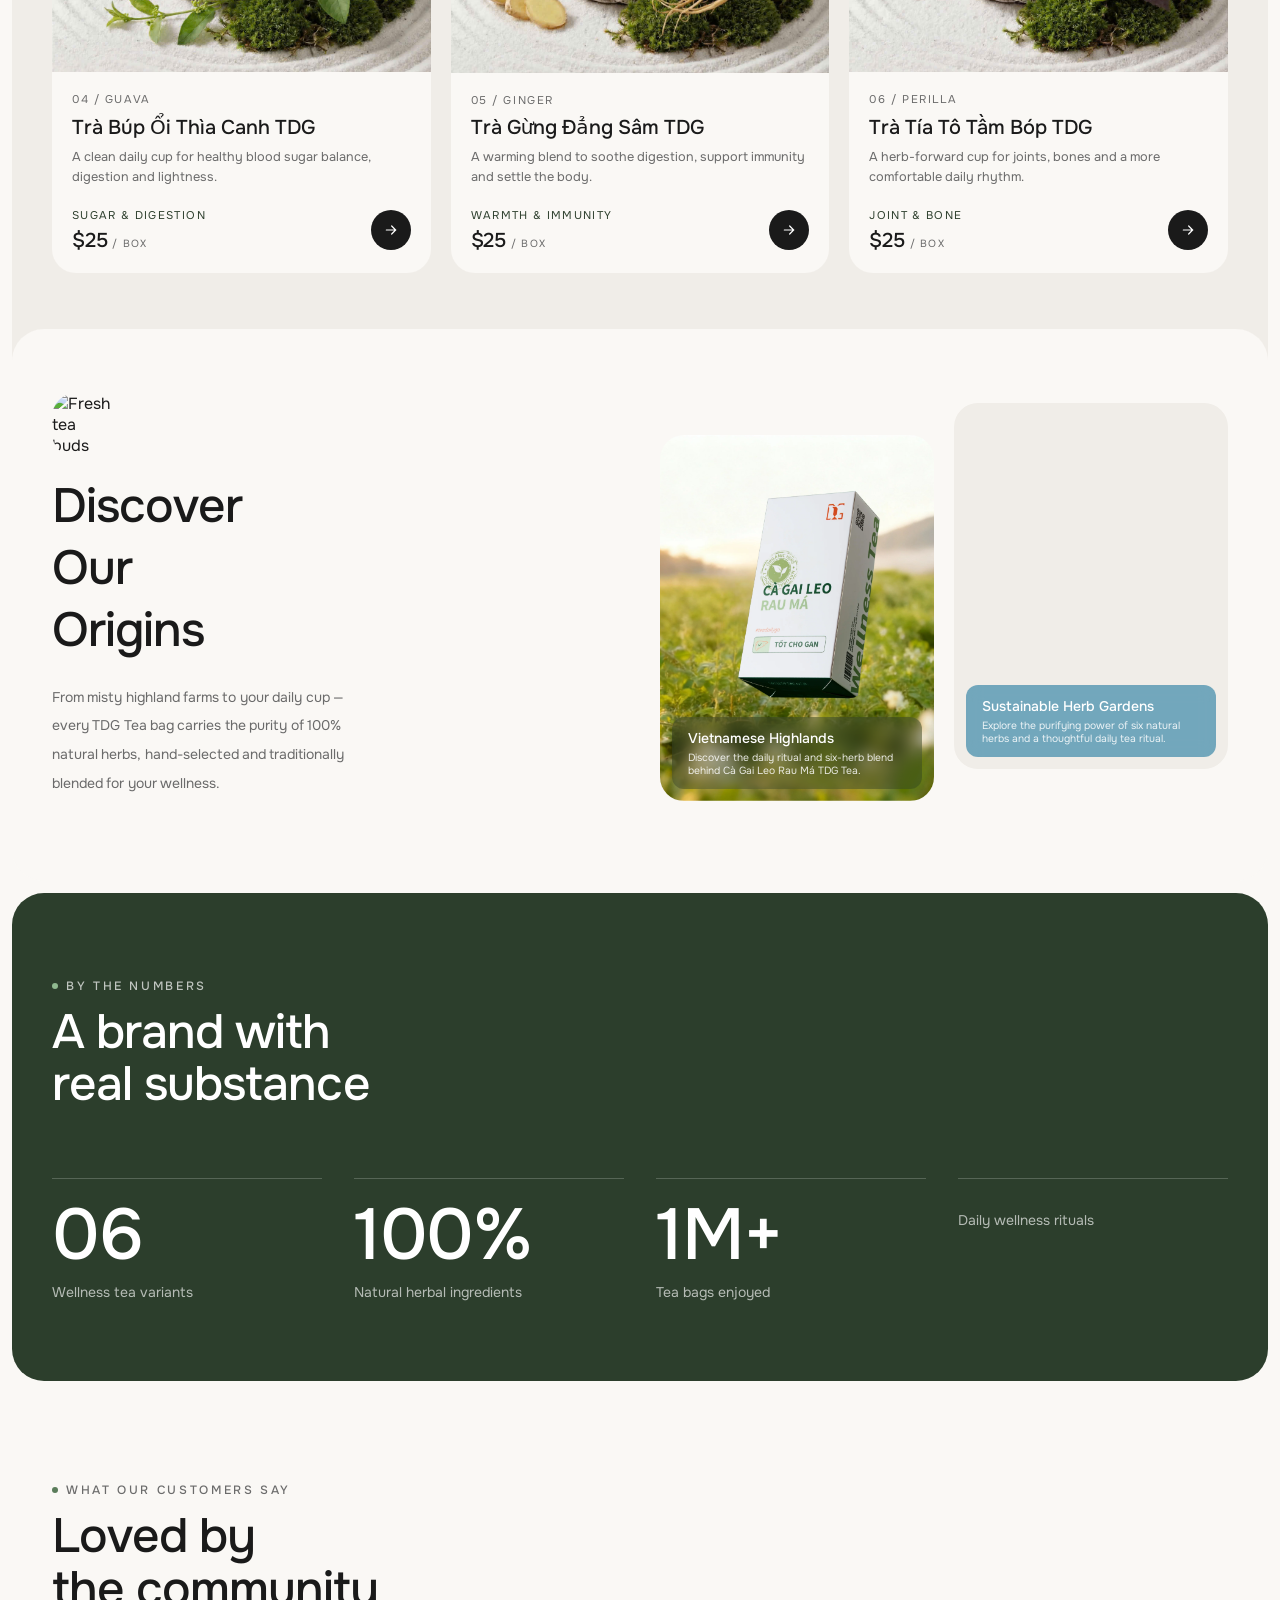
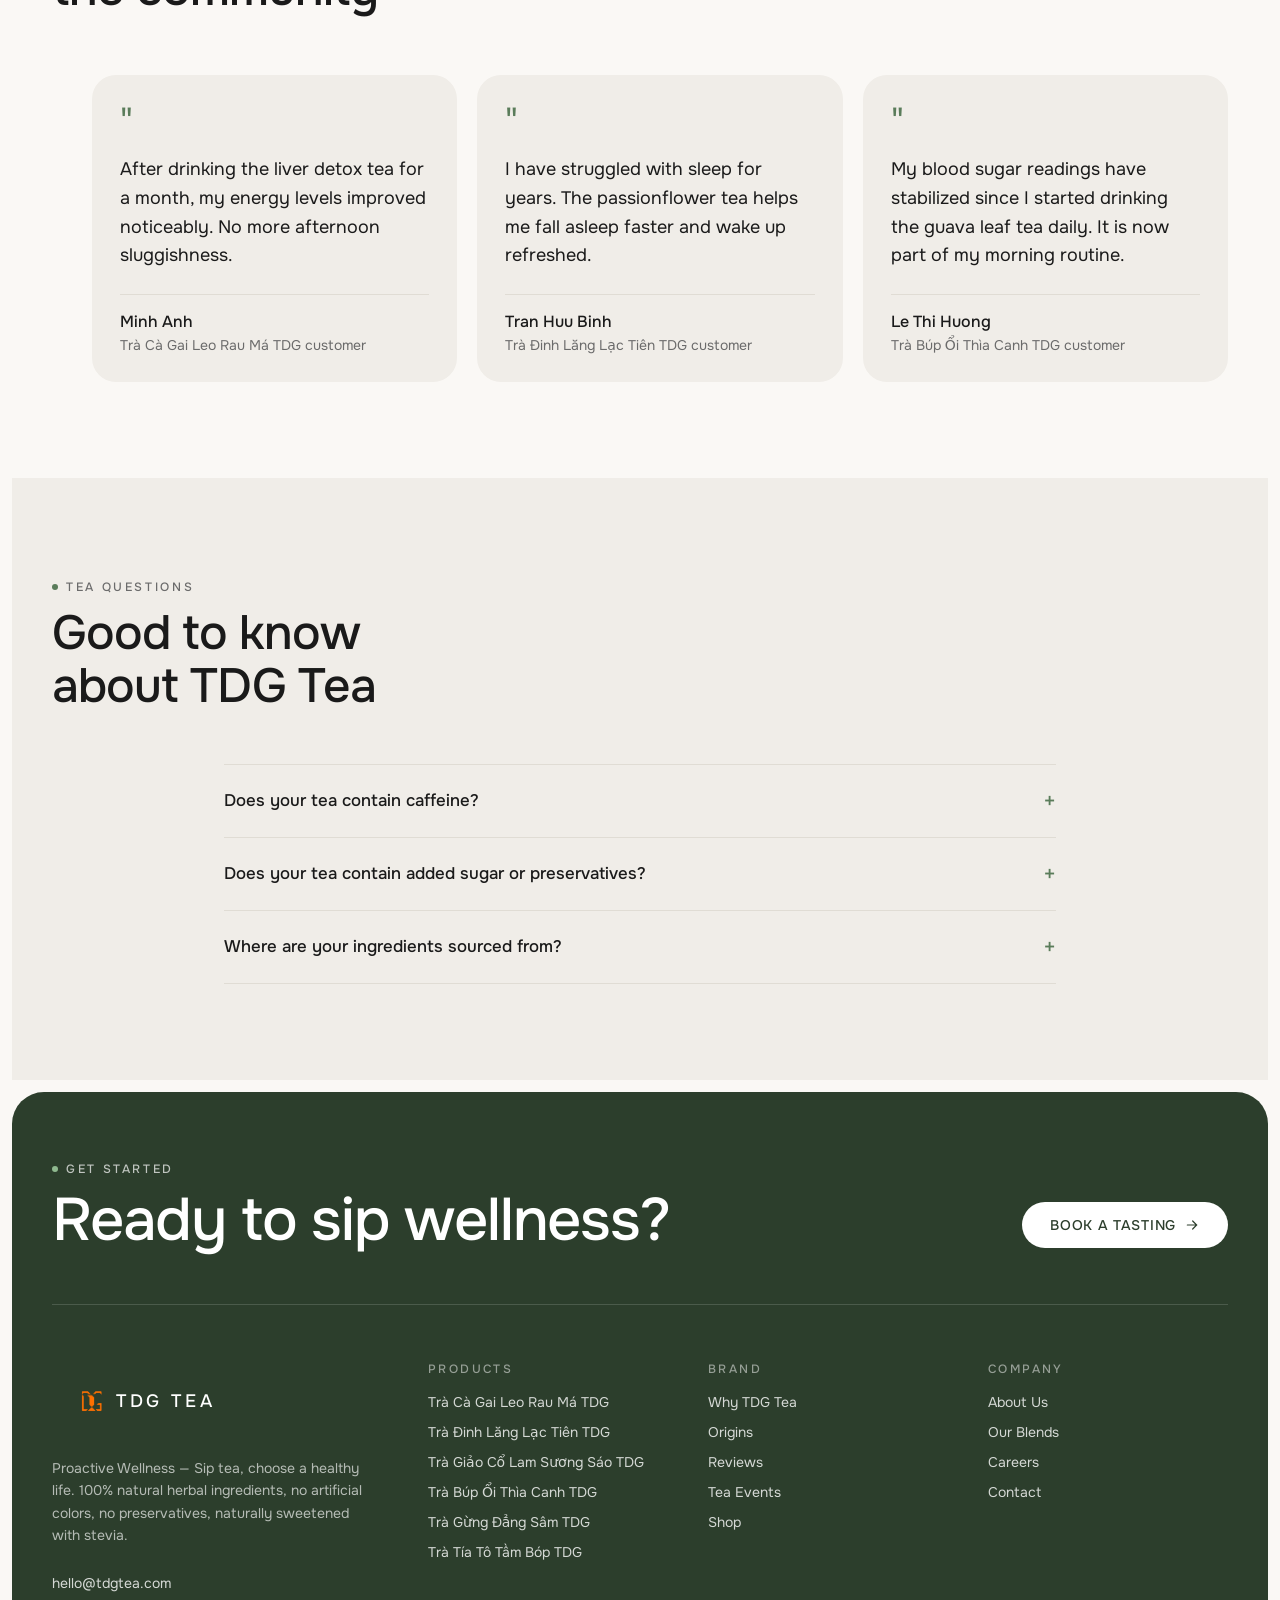
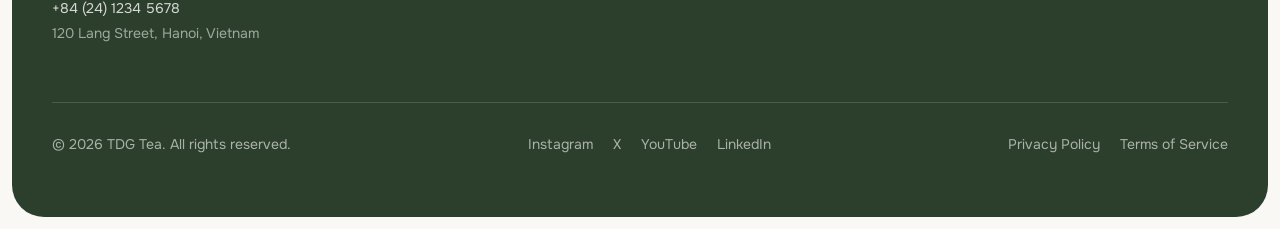
==== commit 02a886f3: "fix: remove broken drop-in stylesheets breaking hero layout Root cause: assets/css/mobile-fixes.css " ====
--- a/index.html
+++ b/index.html
@@ -807,8 +807,6 @@
 /* Utility */
 .sr-only{position:absolute;width:1px;height:1px;padding:0;margin:-1px;overflow:hidden;clip:rect(0,0,0,0);white-space:nowrap;border:0}
 </style>
-<link rel="stylesheet" href="assets/css/mobile-fixes.css">
-<link rel="stylesheet" href="assets/css/landing-structure.css">
 </head>
 <body>
 
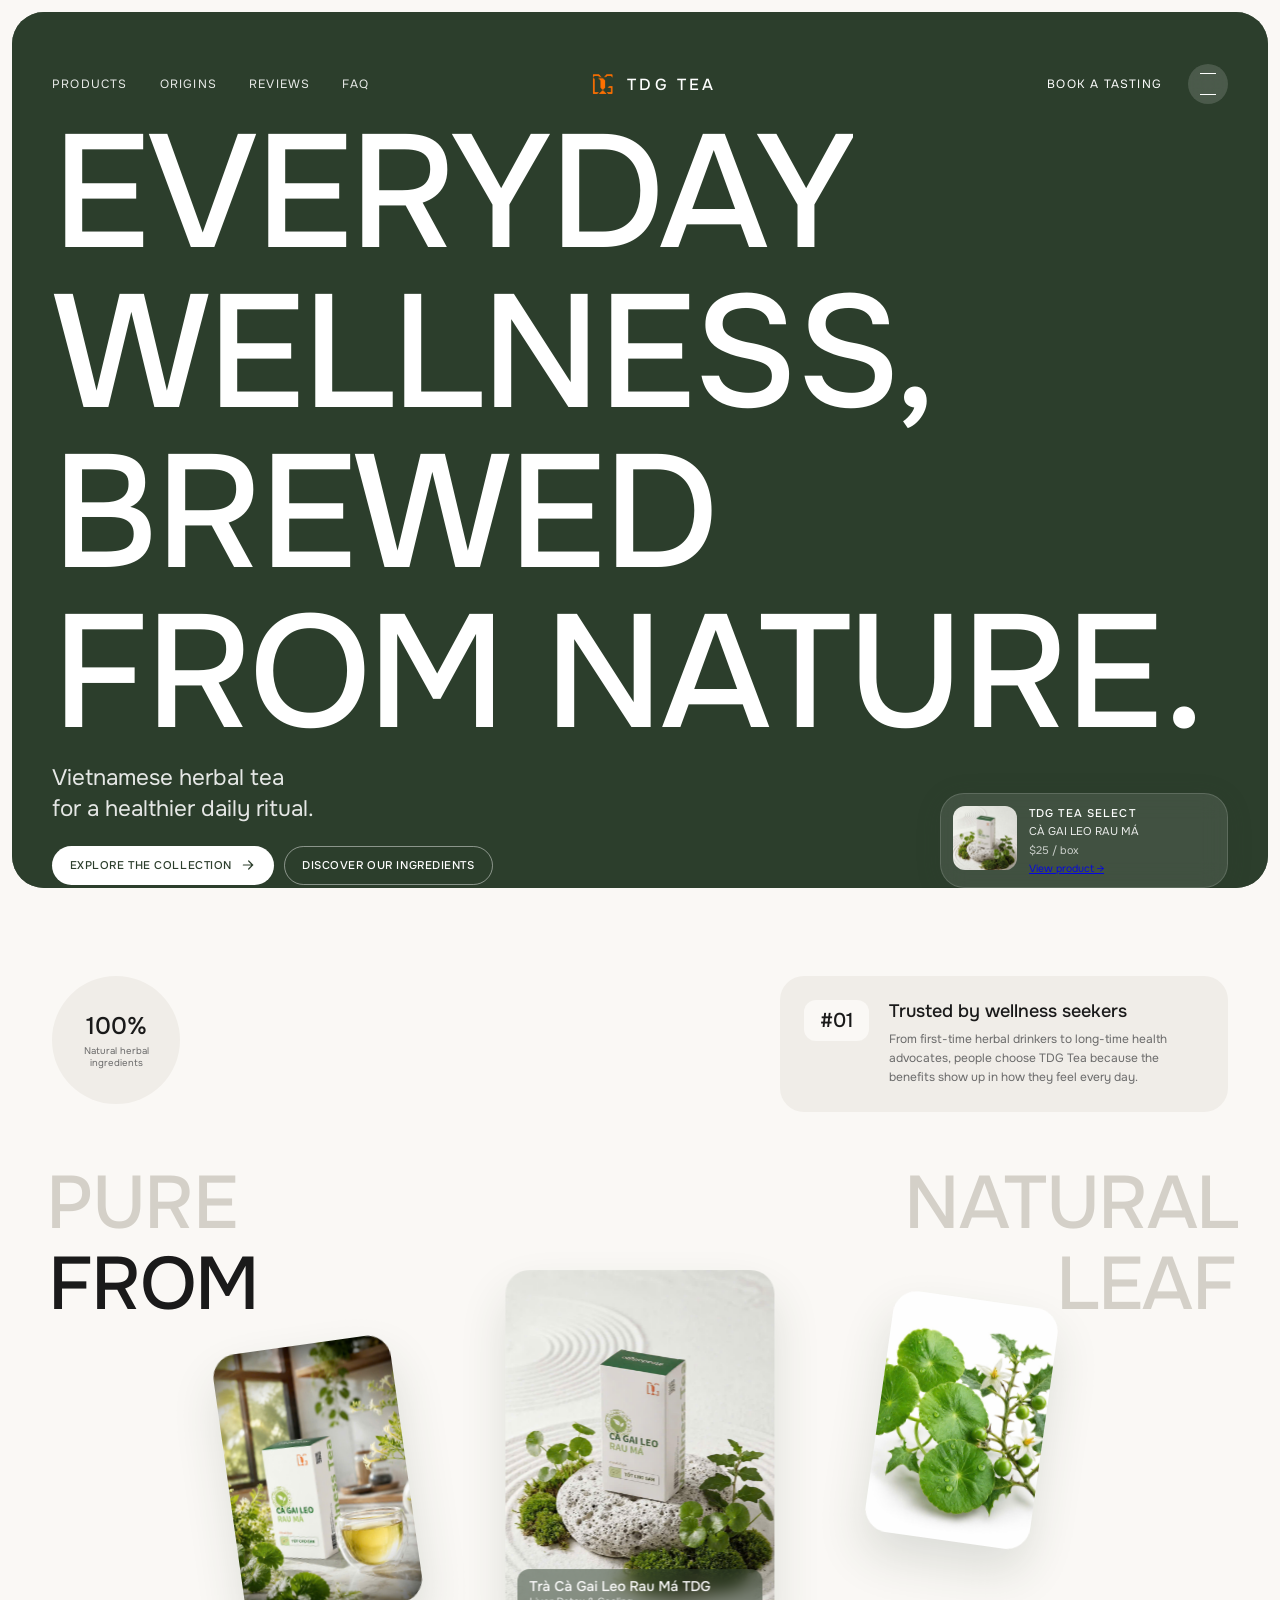
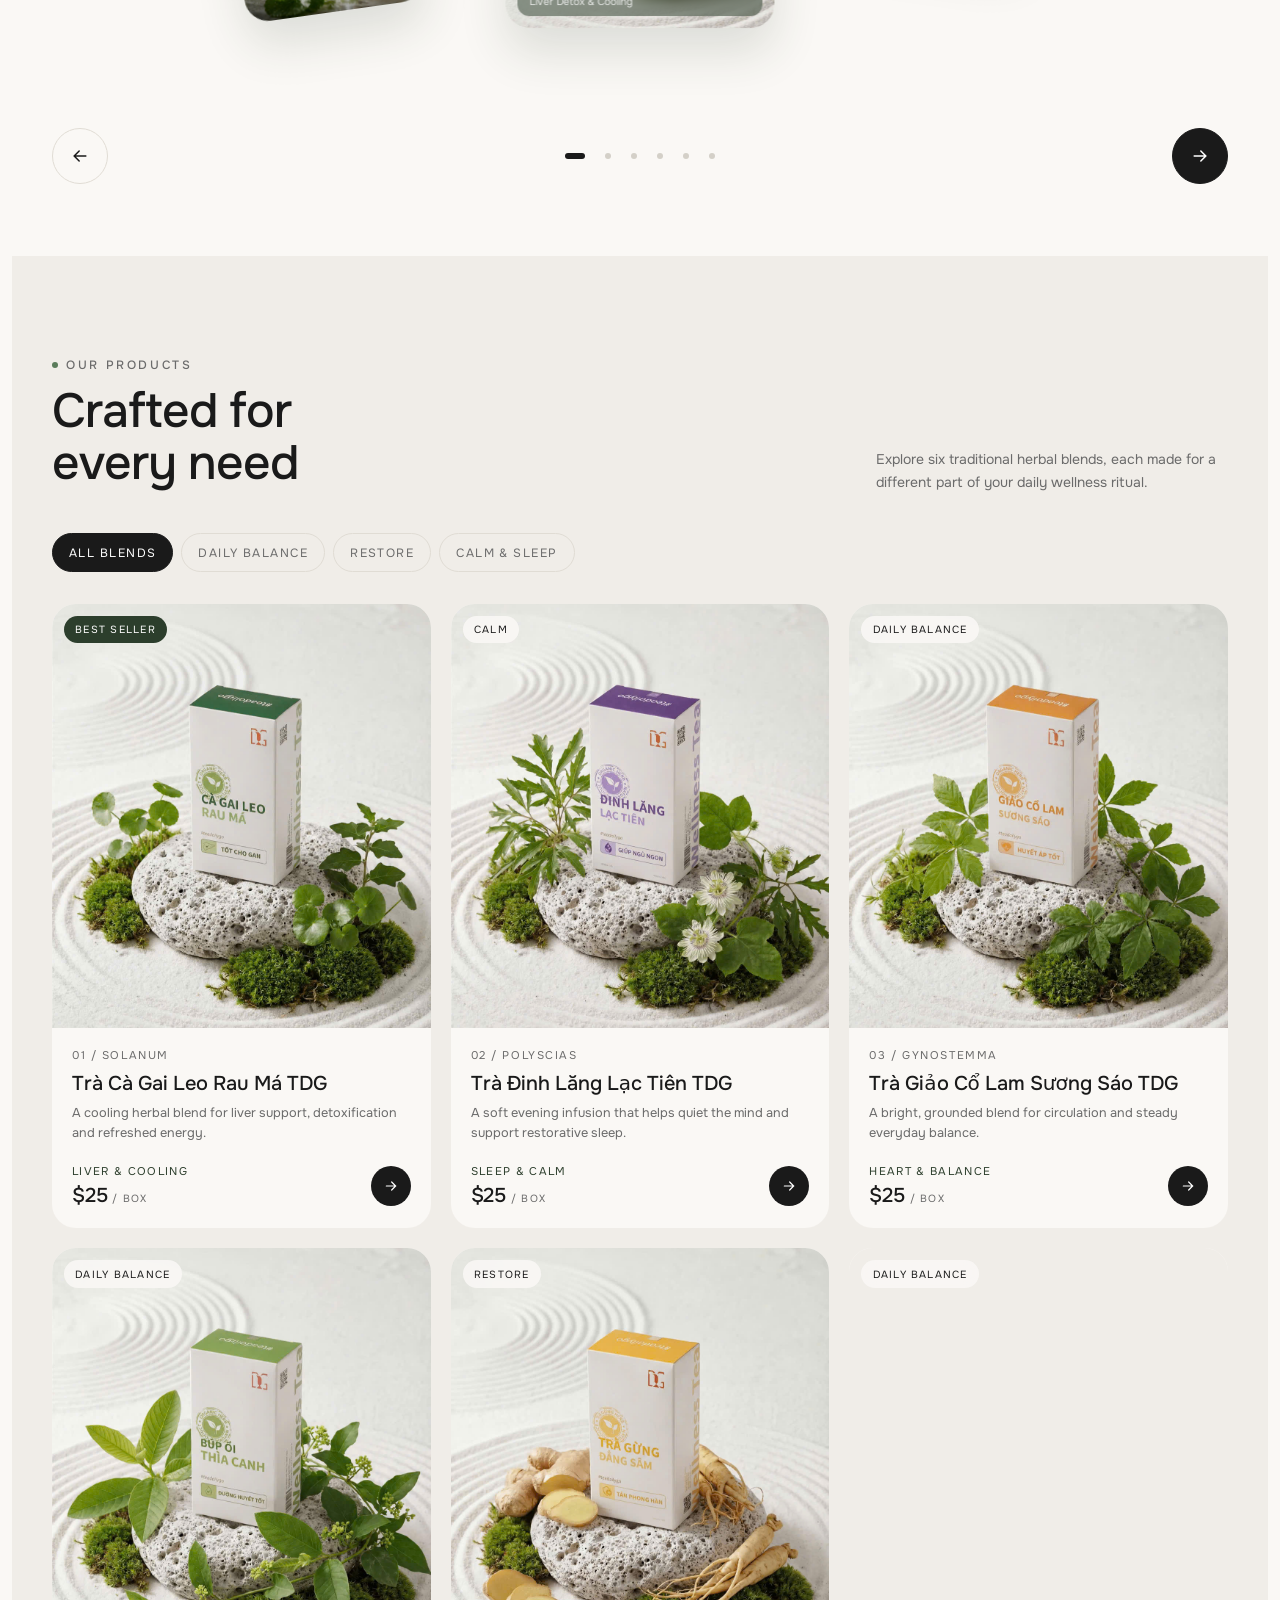
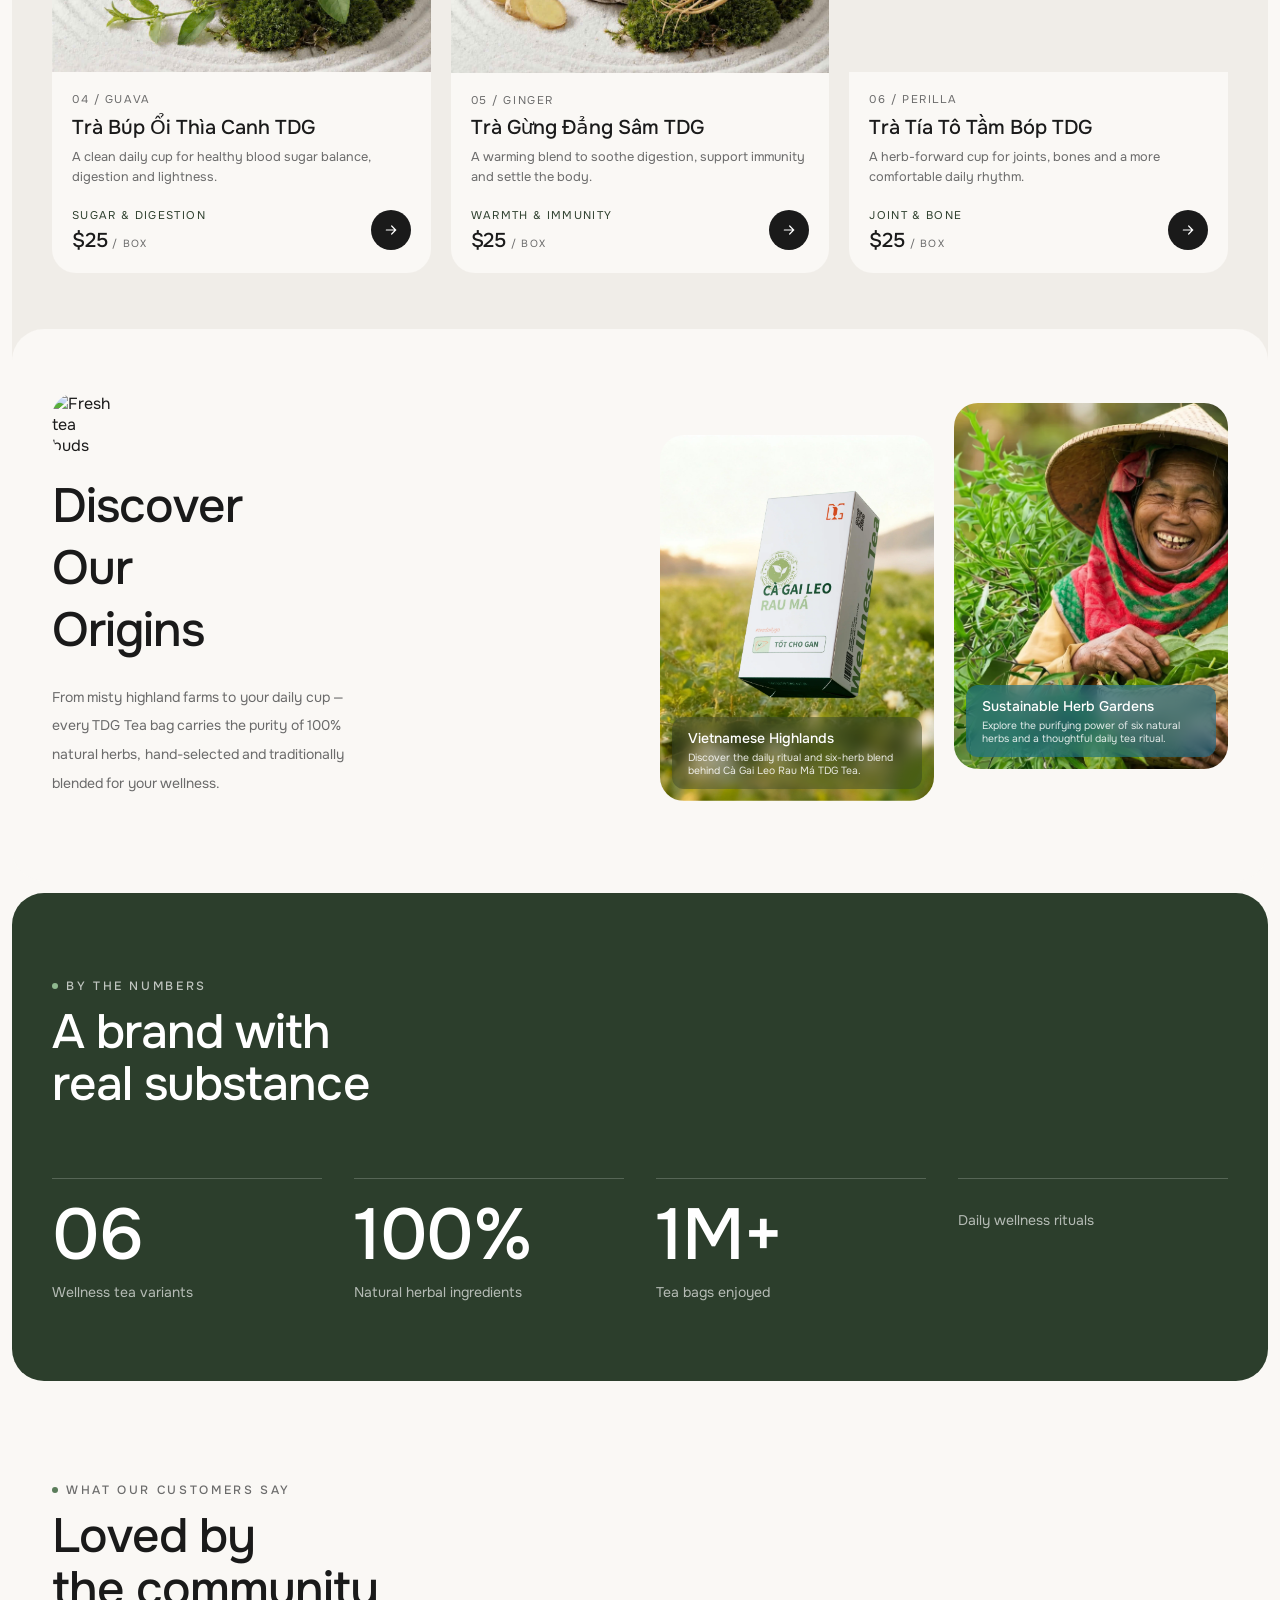
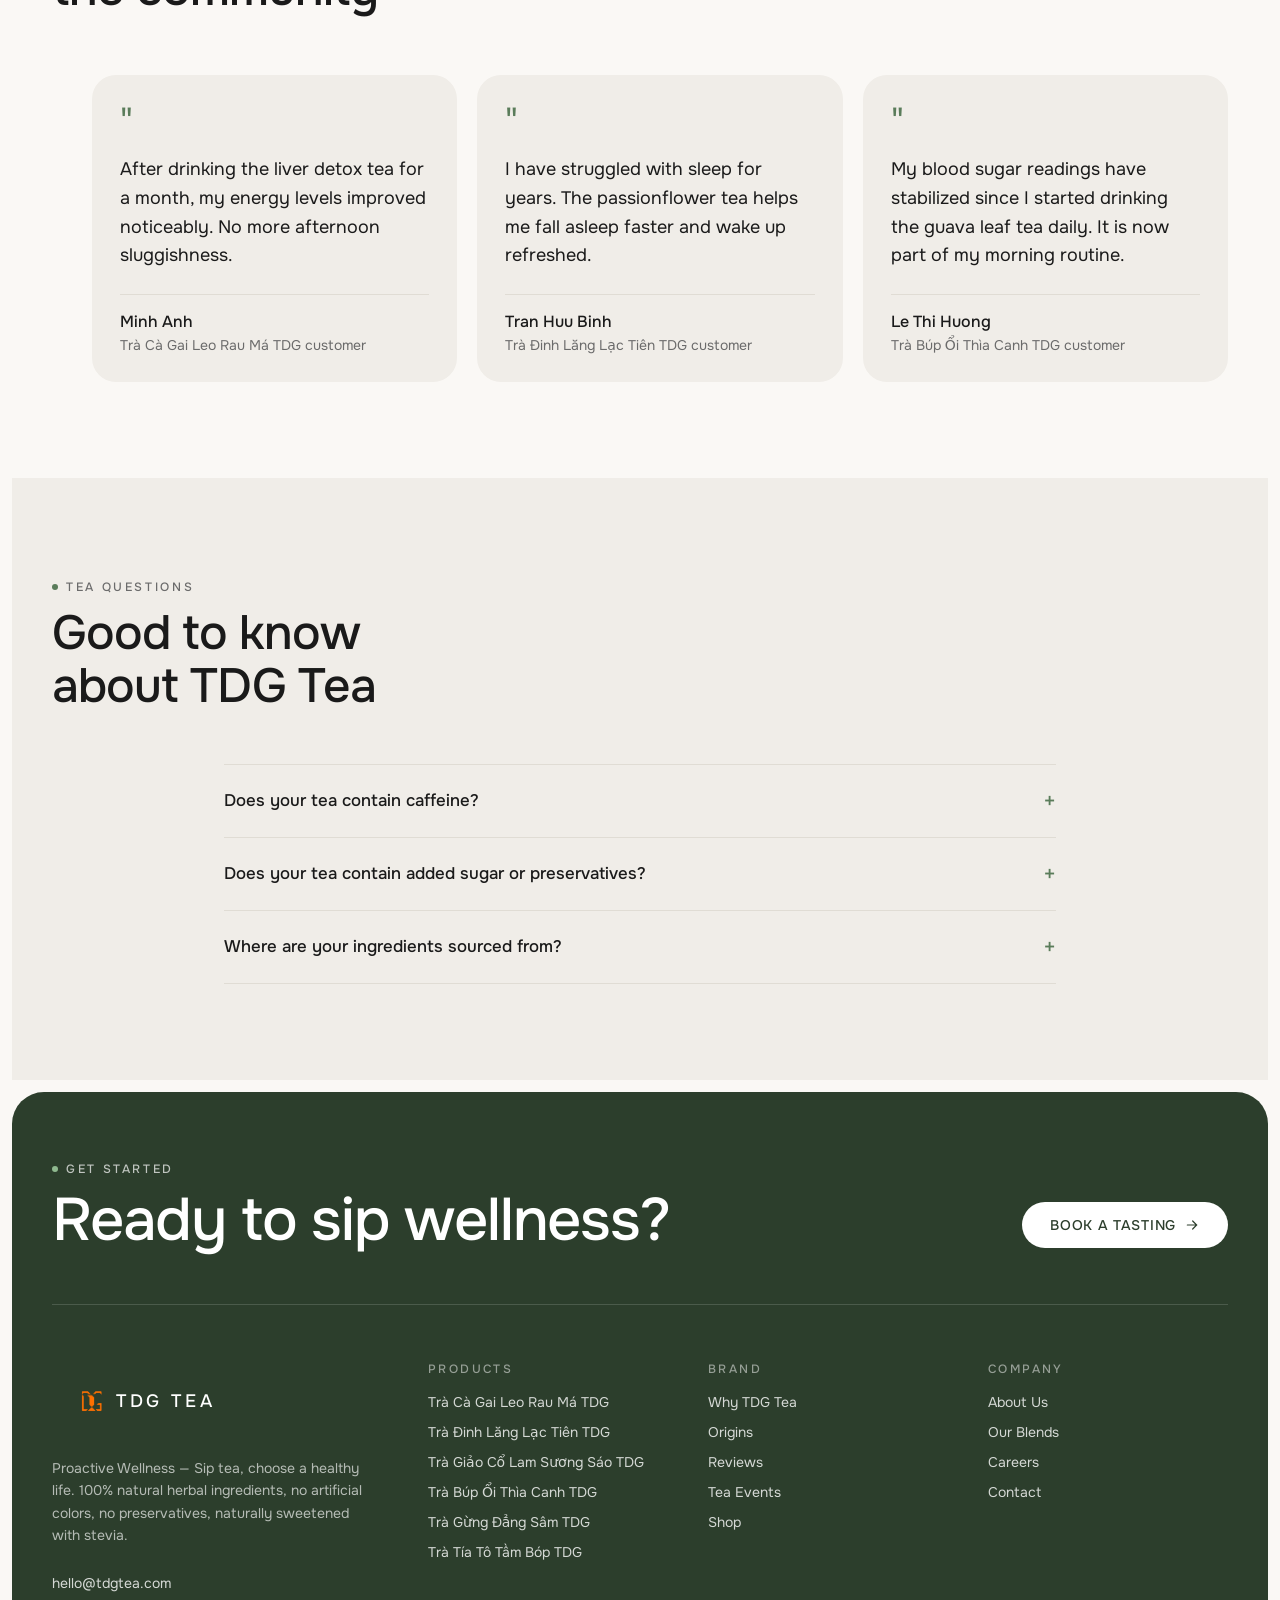
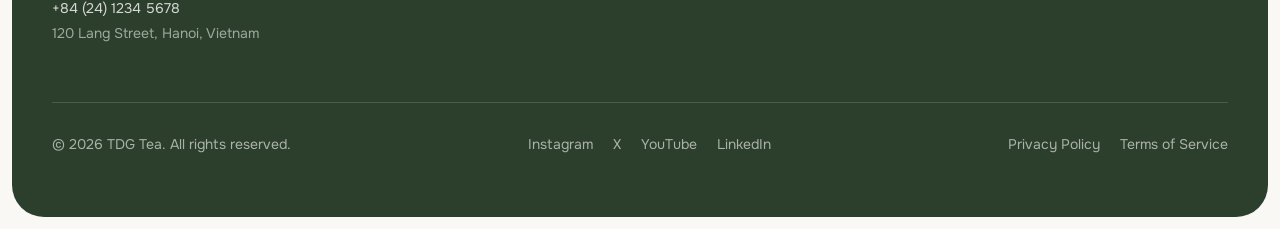
==== commit 9e918f37: "Merge e028767a785be1a9b88128f1770152405801101f into 3895fe6c33e42082926659853fdfaa9e760008c5" ====
--- a/index.html
+++ b/index.html
@@ -4,6 +4,29 @@
 <meta charset="UTF-8">
 <meta name="viewport" content="width=device-width, initial-scale=1.0">
 <title>TDG Tea — Proactive Wellness, One Sip at a Time</title>
+<!-- TDG Tea — SEO Meta Tags for US Market -->
+<!-- Add these tags inside <head> after <title> on each page -->
+<meta name="description" content="TDG Tea — Premium Vietnamese herbal wellness teas. Six caffeine-free blends, 100% natural ingredients, traditionally crafted for daily wellness. Shop now for $25/box.">
+<meta name="keywords" content="herbal tea, wellness tea, Vietnamese herbs, natural tea, caffeine-free tea, TDG Tea, liver detox tea, sleep tea, blood sugar support, joint health tea">
+<meta name="author" content="TDG Tea">
+<meta name="robots" content="index, follow">
+<link rel="canonical" href="https://tdgtea.com/">
+<meta property="og:type" content="website">
+<meta property="og:title" content="TDG Tea — Proactive Wellness, One Sip at a Time">
+<meta property="og:description" content="Premium Vietnamese herbal wellness teas. Six caffeine-free blends, 100% natural ingredients, traditionally crafted for daily wellness.">
+<meta property="og:image" content="https://tdgtea.com/og-cover.jpg">
+<meta property="og:url" content="https://tdgtea.com/">
+<meta property="og:site_name" content="TDG Tea">
+<meta name="twitter:card" content="summary_large_image">
+<meta name="twitter:title" content="TDG Tea — Proactive Wellness, One Sip at a Time">
+<meta name="twitter:description" content="Premium Vietnamese herbal wellness teas. Six caffeine-free blends, 100% natural ingredients.">
+<meta name="twitter:image" content="https://tdgtea.com/og-cover.jpg">
+<script type="application/ld+json">
+{"@context":"https://schema.org","@type":"Organization","name":"TDG Tea","url":"https://tdgtea.com","logo":"https://tdgtea.com/LOGO/57%20(2).png","description":"Premium Vietnamese herbal wellness teas. Six caffeine-free blends, 100% natural ingredients.","sameAs":["https://www.instagram.com/","https://x.com/","https://www.youtube.com/","https://www.linkedin.com/"]}
+</script>
+<script type="application/ld+json">
+{"@context":"https://schema.org","@type":"Product","name":"TDG Tea Herbal Wellness Collection","description":"Six traditional Vietnamese herbal tea blends for daily wellness — caffeine-free, 100% natural ingredients.","brand":{"@type":"Brand","name":"TDG Tea"},"offers":{"@type":"AggregateOffer","priceCurrency":"USD","lowPrice":"25","highPrice":"25","offerCount":6,"availability":"https://schema.org/InStock"}}
+</script>
 <link rel="preconnect" href="https://fonts.googleapis.com">
 <link rel="preconnect" href="https://fonts.gstatic.com" crossorigin>
 <link href="https://fonts.googleapis.com/css2?family=Onest:wght@400;500&display=swap" rel="stylesheet">
@@ -825,7 +848,7 @@
 <section class="hero" id="hero">
   <div class="hero-bg">
     <div class="parallax-layer" id="hero-parallax">
-      <img fetchpriority="high" decoding="async" src="[data-uri]